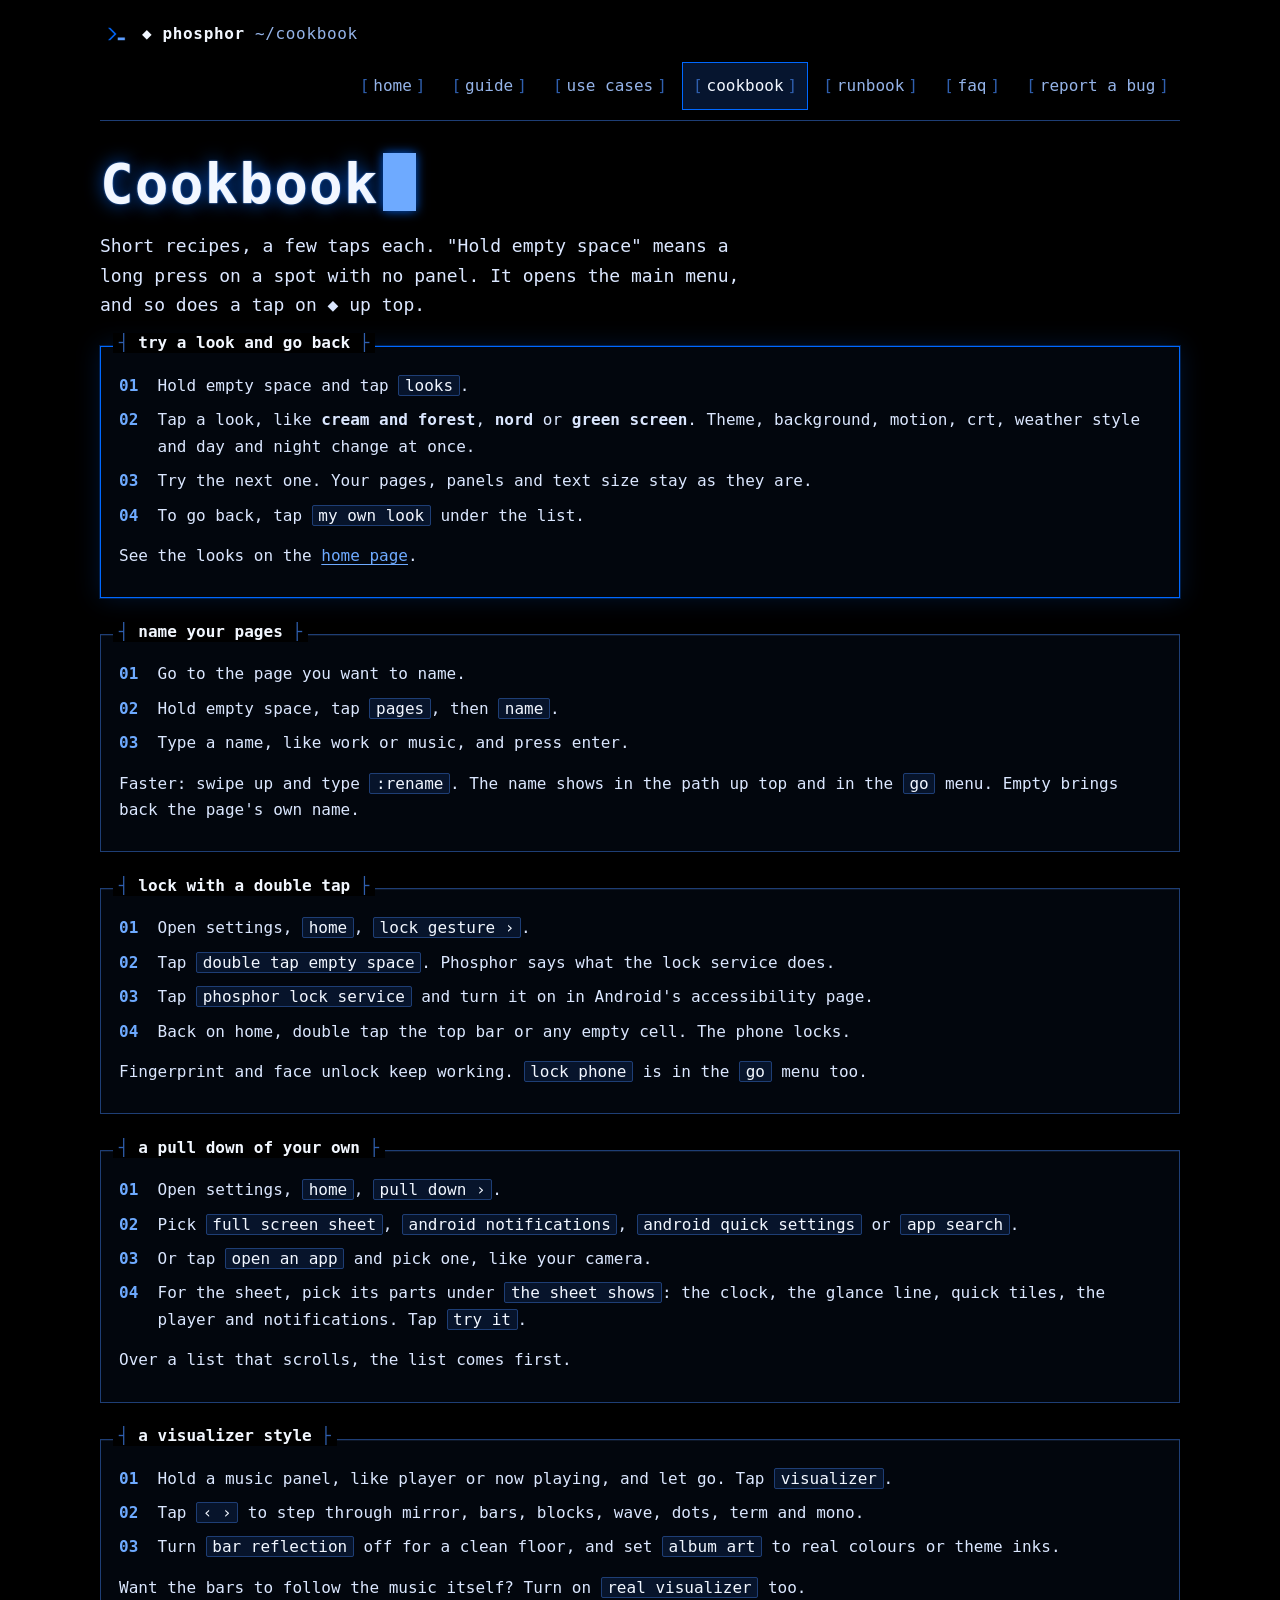
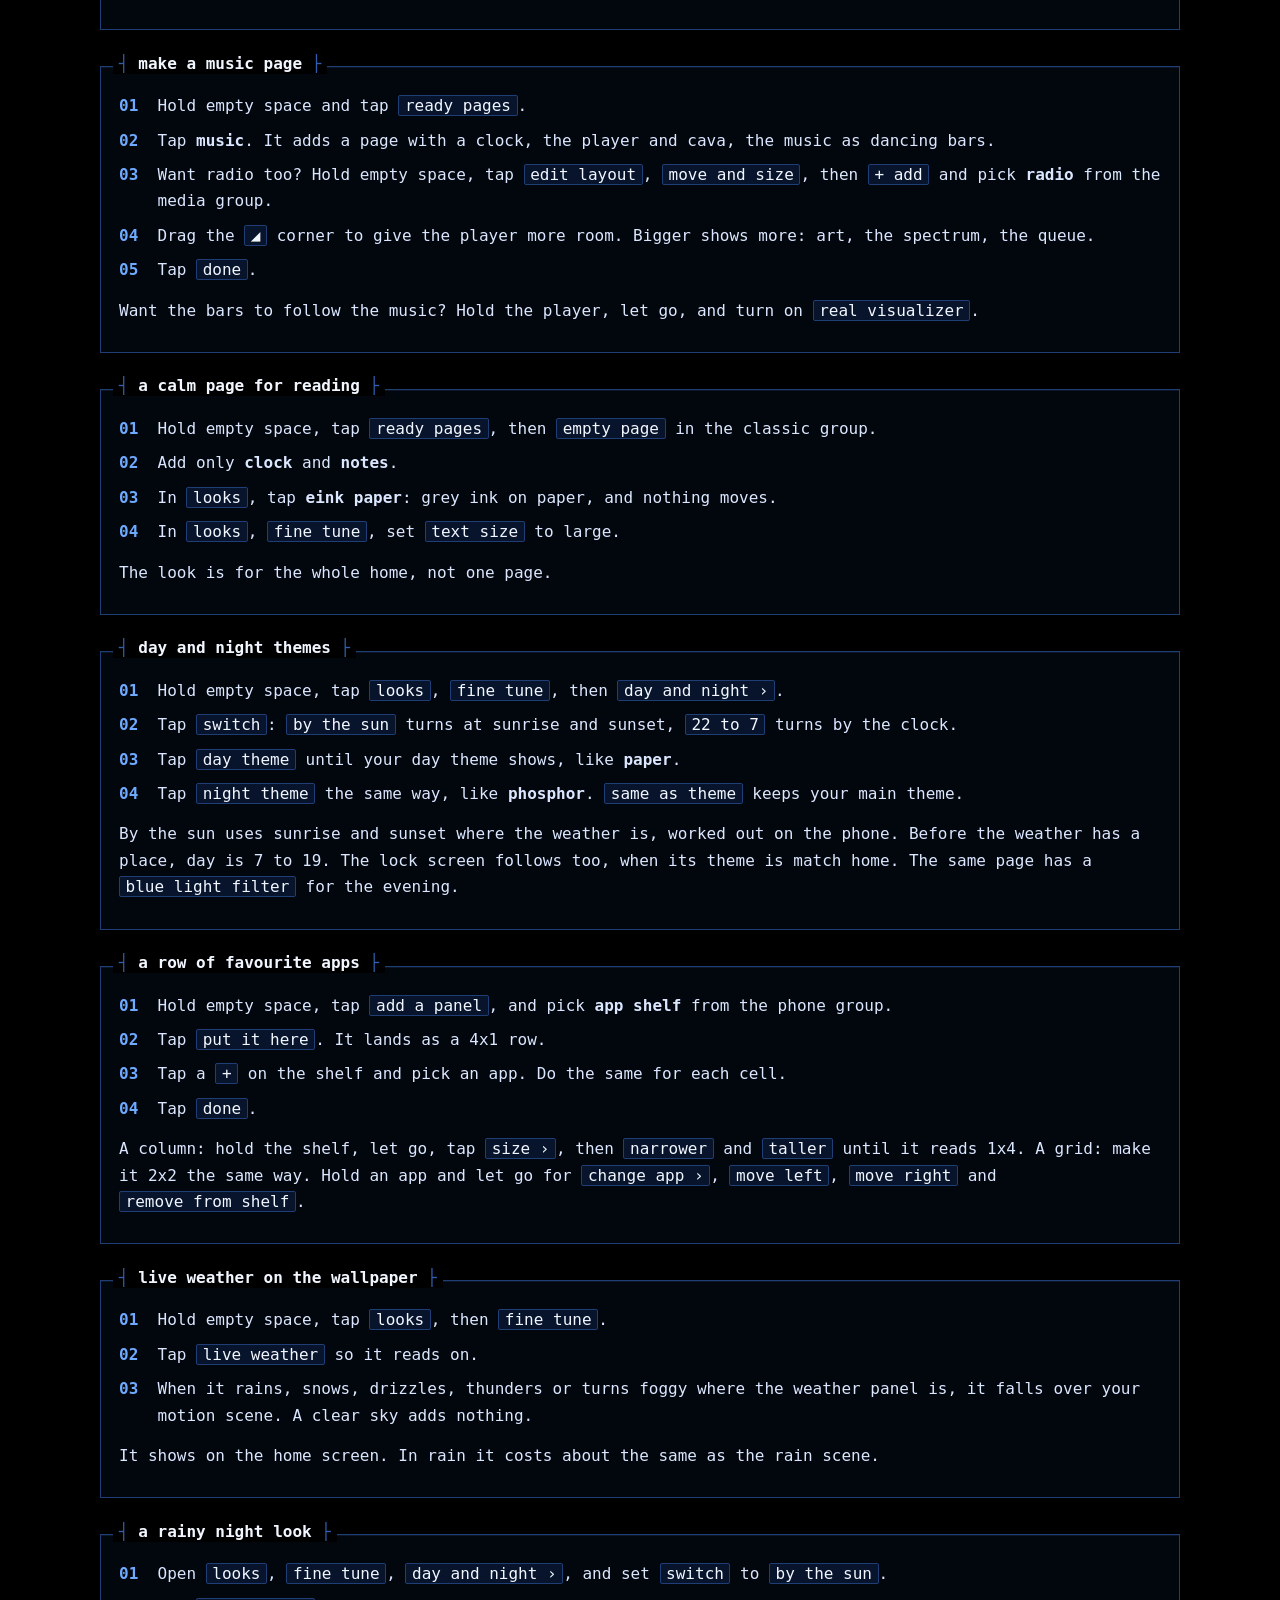
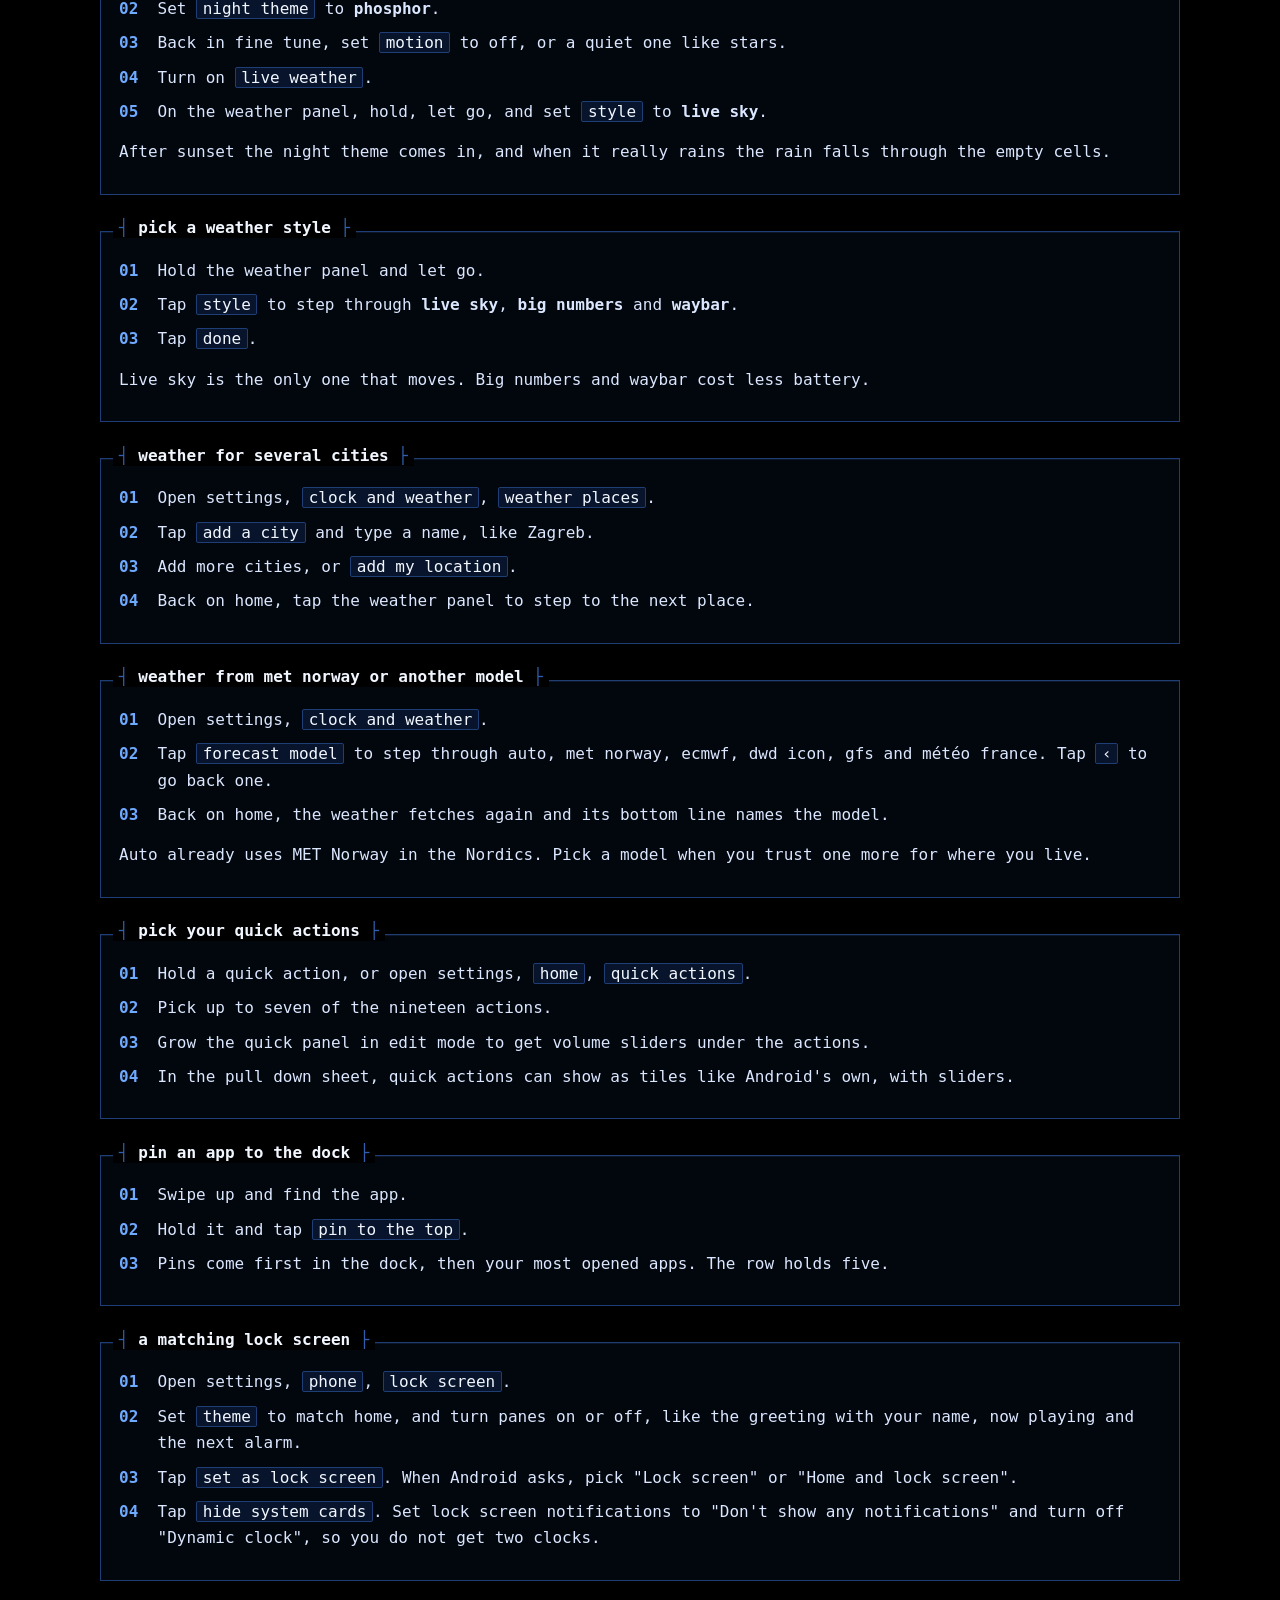
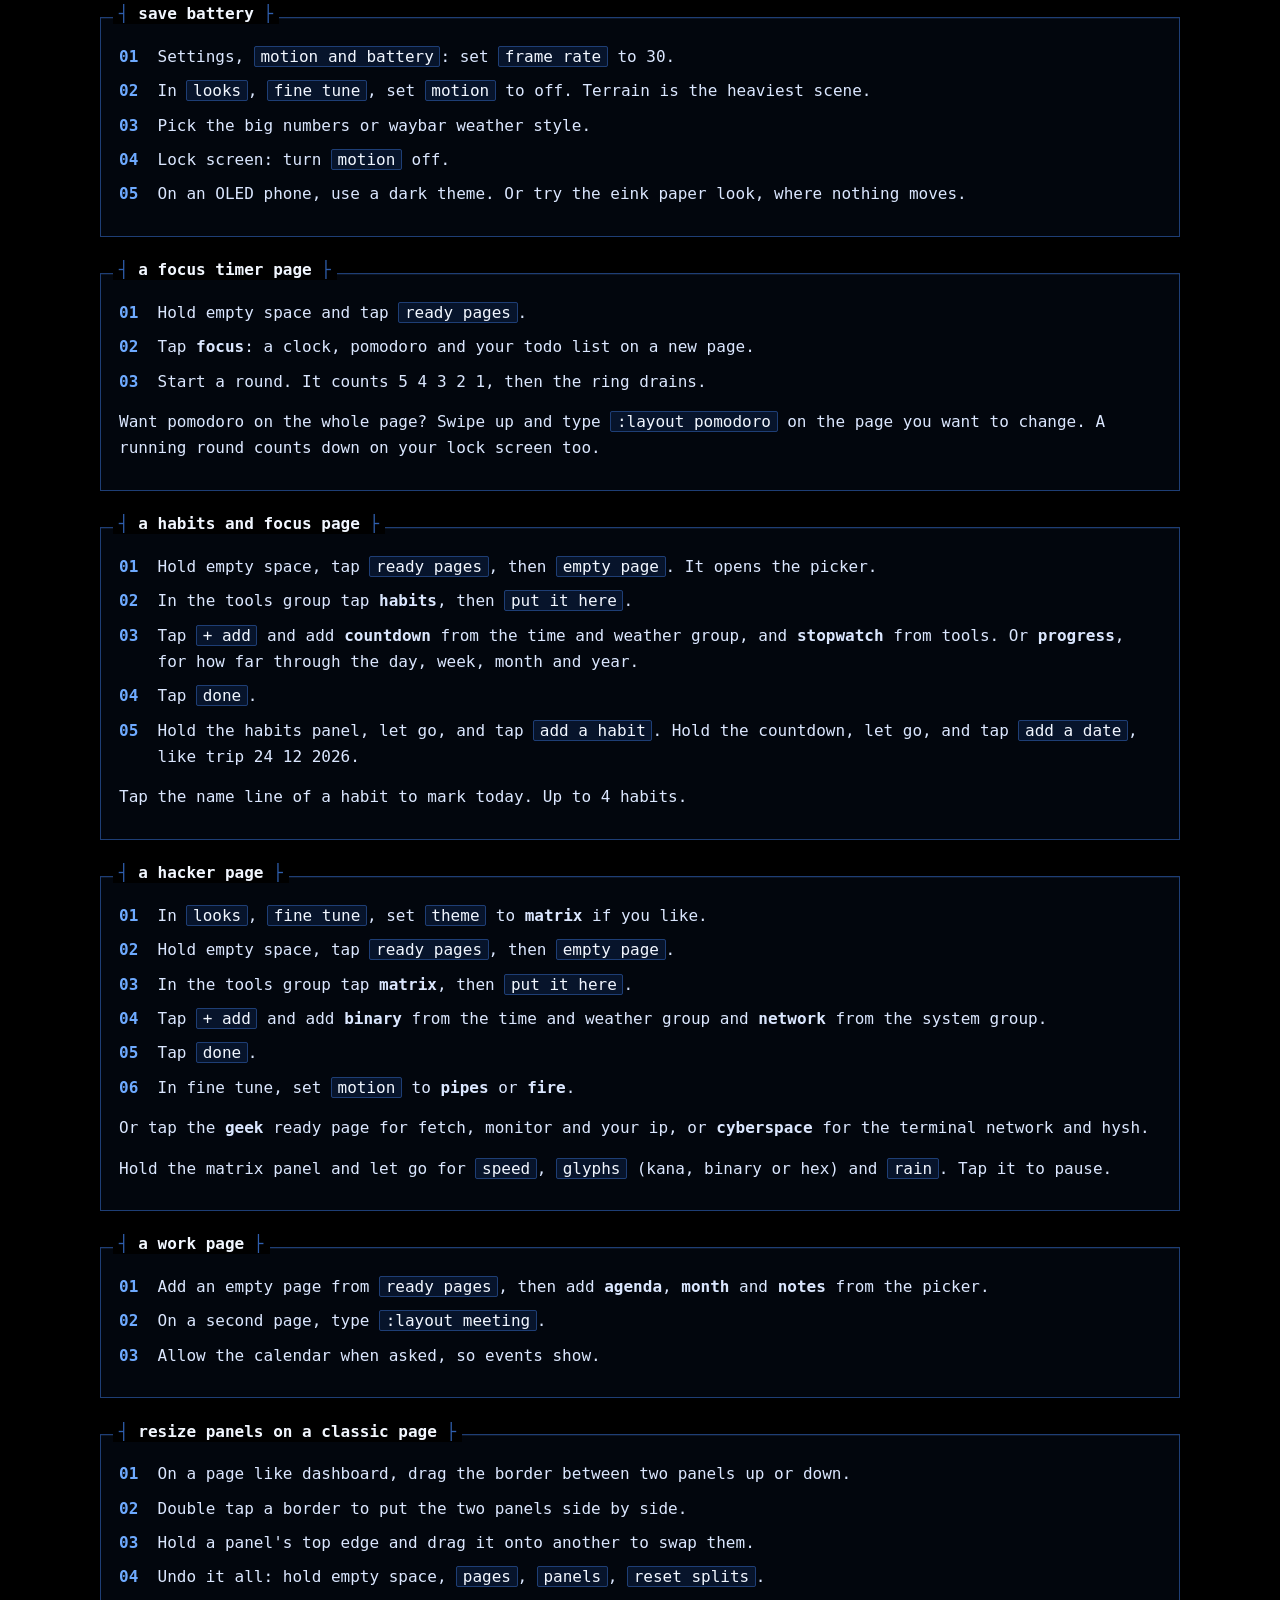
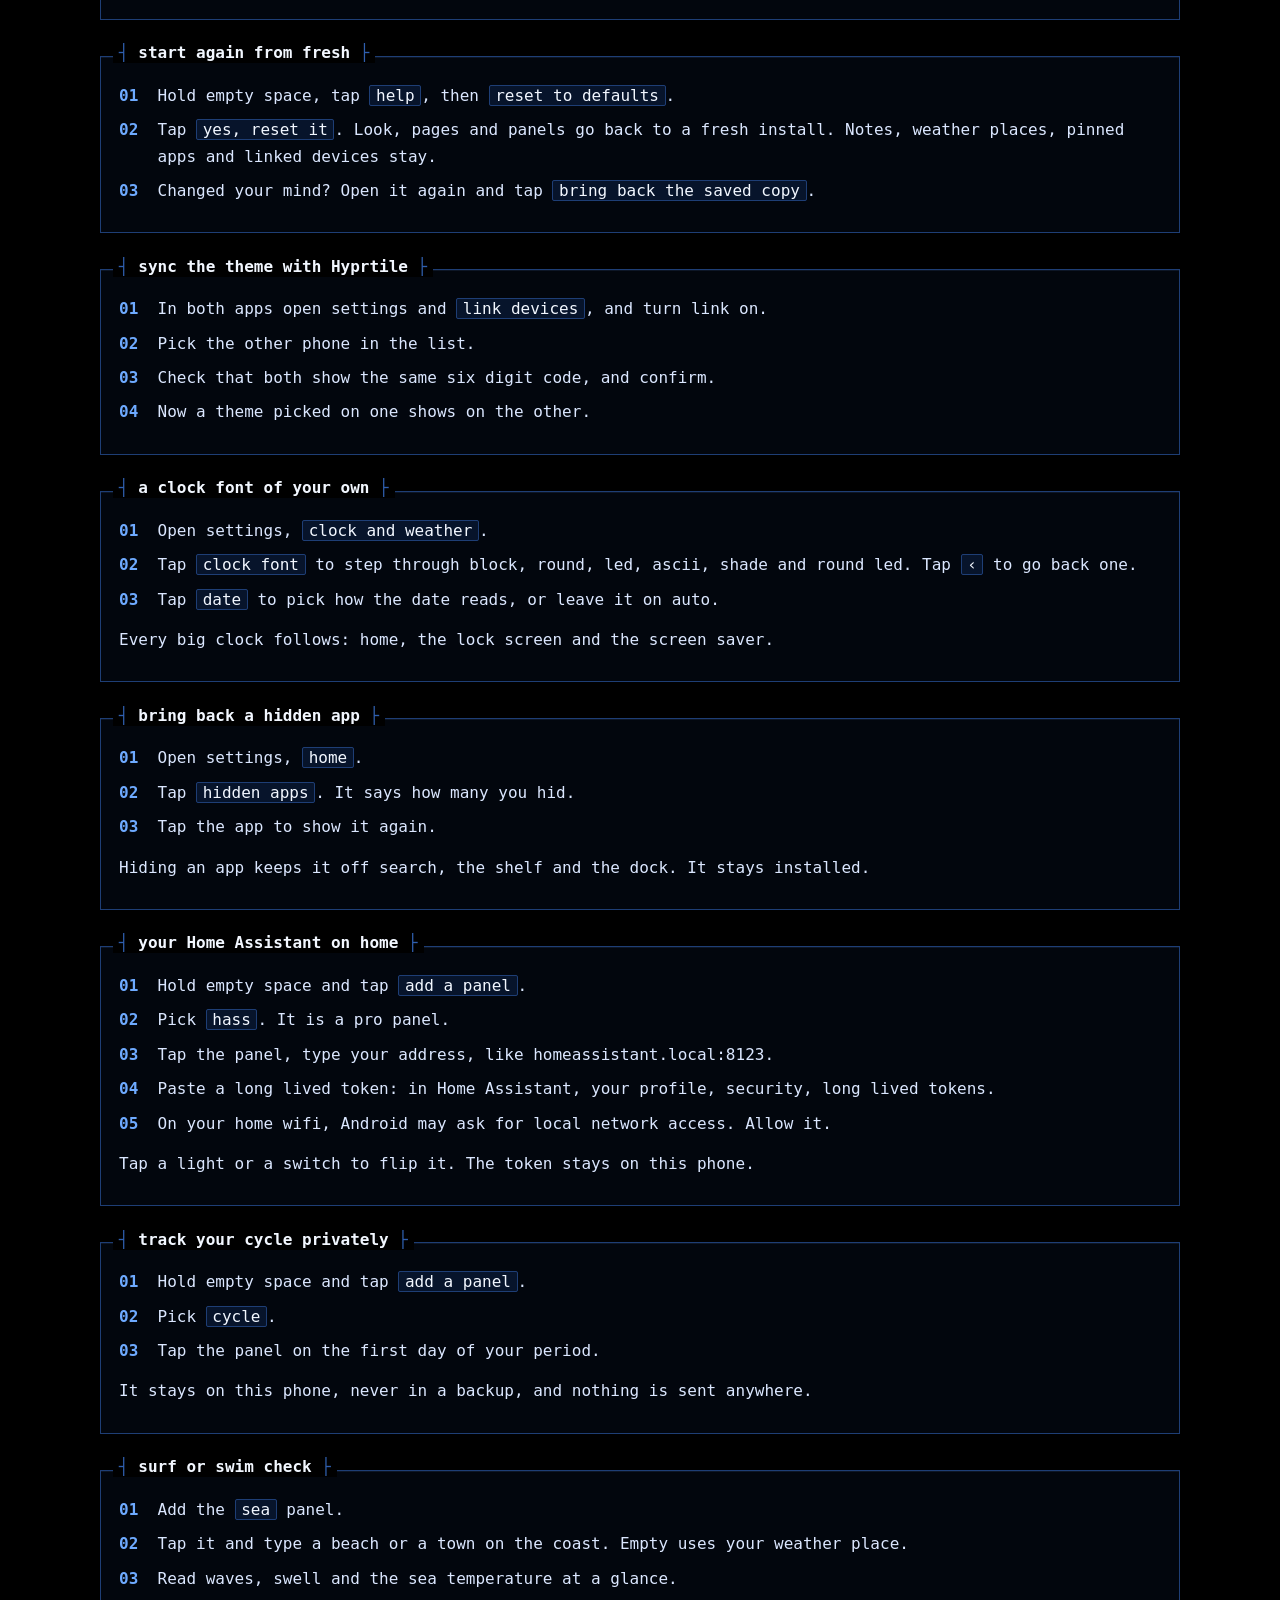
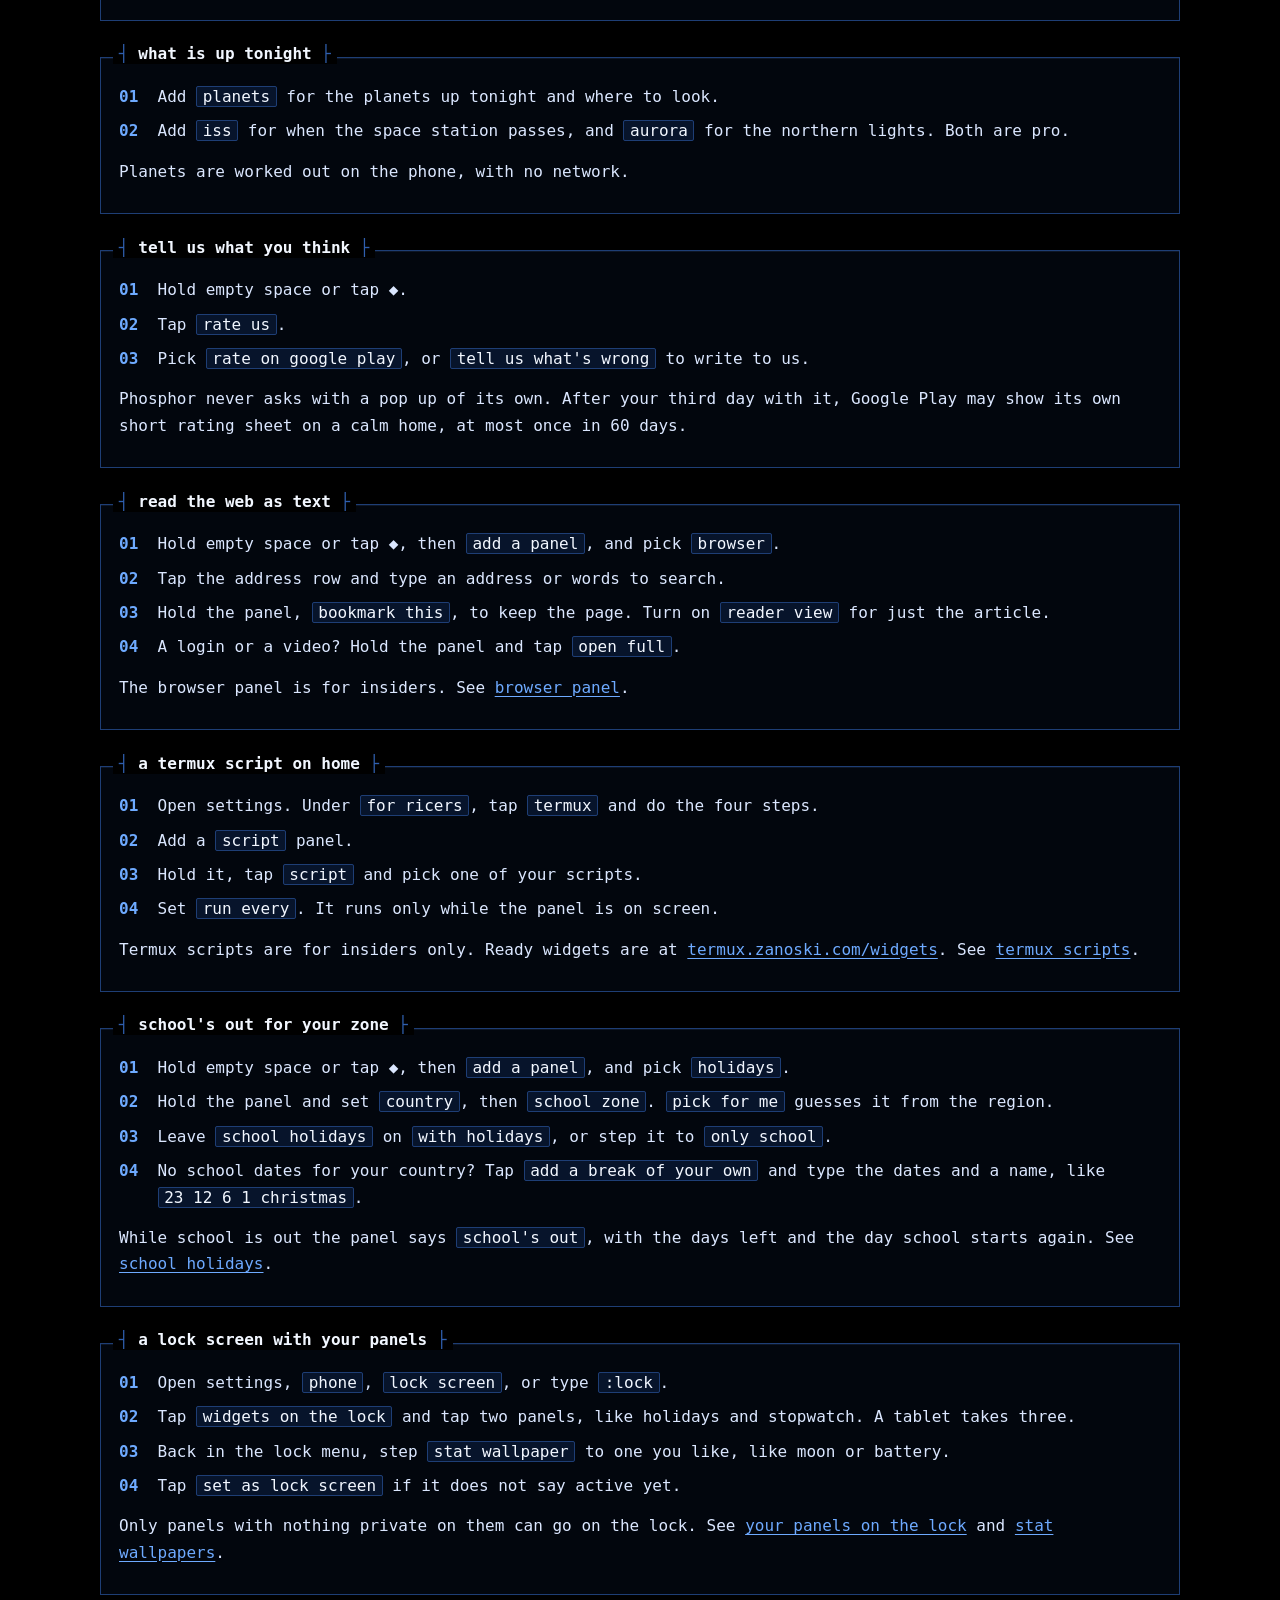
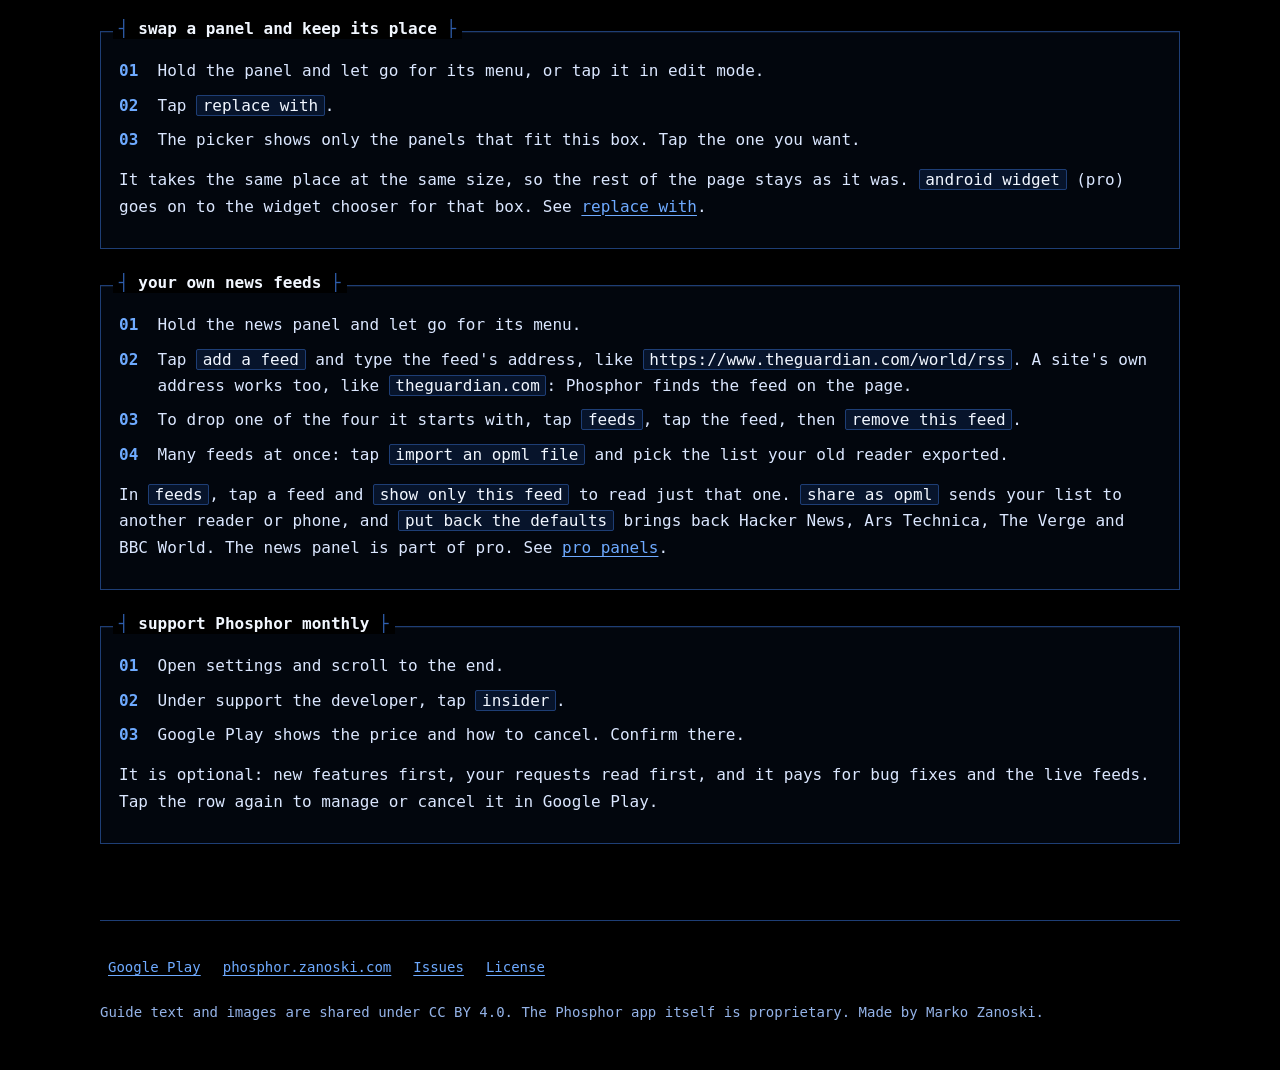
==== docs/cookbook.html @ 730c2484 "Guide: simplified Background, own picture and video, my theme for Insiders, Termux Insider only, new" ====
<!doctype html>
<html lang="en">
<head>
<meta charset="utf-8">
<meta name="viewport" content="width=device-width, initial-scale=1">
<title>Cookbook · Phosphor user guide</title>
<meta name="description" content="Short Phosphor recipes: day and night themes, an app shelf, live weather, a hacker page, a habits page, weather for several cities and more.">
<meta name="theme-color" content="#000000">
<meta property="og:title" content="Cookbook · Phosphor user guide">
<meta property="og:description" content="Short Phosphor recipes: day and night themes, an app shelf, live weather, a hacker page, a habits page, weather for several cities and more.">
<meta property="og:image" content="img/look-camel-and-navy.webp">
<link rel="icon" type="image/png" href="img/icon-192.png">
<link rel="stylesheet" href="style.css">
</head>
<body>
<a class="skip" href="#main">Skip to content</a>
<div class="wrap">
<header class="top">
  <a class="brand" href="index.html"><img src="img/icon-192.png" alt="" width="32" height="32"><span><span aria-hidden="true">◆ </span>phosphor <span class="path">~/cookbook</span></span></a>
  <nav class="nav" aria-label="Guide pages"><ul><li><a href="index.html">home</a></li><li><a href="guide.html">guide</a></li><li><a href="use-cases.html">use cases</a></li><li><a href="cookbook.html" aria-current="page">cookbook</a></li><li><a href="runbook.html">runbook</a></li><li><a href="faq.html">faq</a></li><li><a href="report.html">report a bug</a></li></ul></nav>
</header>
<main id="main">

<h1>Cookbook<span class="cursor" aria-hidden="true"></span></h1>
<p class="lede">Short recipes, a few taps each. "Hold empty space" means a long press on a spot with no panel. It opens the main menu, and so does a tap on ◆ up top.</p>
<section class="box lit" id="preset" aria-labelledby="preset-h"><h2 class="tag" id="preset-h">try a look and go back</h2>
<ol class="steps"><li>Hold empty space and tap <code>looks</code>.</li><li>Tap a look, like <b>cream and forest</b>, <b>nord</b> or <b>green screen</b>. Theme, background, motion, crt, weather style and day and night change at once.</li><li>Try the next one. Your pages, panels and text size stay as they are.</li><li>To go back, tap <code>my own look</code> under the list.</li></ol><p>See the looks on the <a href="index.html#looks">home page</a>.</p>
</section><section class="box " id="names" aria-labelledby="names-h"><h2 class="tag" id="names-h">name your pages</h2>
<ol class="steps"><li>Go to the page you want to name.</li><li>Hold empty space, tap <code>pages</code>, then <code>name</code>.</li><li>Type a name, like work or music, and press enter.</li></ol><p>Faster: swipe up and type <code>:rename</code>. The name shows in the path up top and in the <code>go</code> menu. Empty brings back the page's own name.</p>
</section><section class="box " id="lockgesture" aria-labelledby="lockgesture-h"><h2 class="tag" id="lockgesture-h">lock with a double tap</h2>
<ol class="steps"><li>Open settings, <code>home</code>, <code>lock gesture ›</code>.</li><li>Tap <code>double tap empty space</code>. Phosphor says what the lock service does.</li><li>Tap <code>phosphor lock service</code> and turn it on in Android's accessibility page.</li><li>Back on home, double tap the top bar or any empty cell. The phone locks.</li></ol><p>Fingerprint and face unlock keep working. <code>lock phone</code> is in the <code>go</code> menu too.</p>
</section><section class="box " id="pulldown" aria-labelledby="pulldown-h"><h2 class="tag" id="pulldown-h">a pull down of your own</h2>
<ol class="steps"><li>Open settings, <code>home</code>, <code>pull down ›</code>.</li><li>Pick <code>full screen sheet</code>, <code>android notifications</code>, <code>android quick settings</code> or <code>app search</code>.</li><li>Or tap <code>open an app</code> and pick one, like your camera.</li><li>For the sheet, pick its parts under <code>the sheet shows</code>: the clock, the glance line, quick tiles, the player and notifications. Tap <code>try it</code>.</li></ol><p>Over a list that scrolls, the list comes first.</p>
</section><section class="box " id="viz" aria-labelledby="viz-h"><h2 class="tag" id="viz-h">a visualizer style</h2>
<ol class="steps"><li>Hold a music panel, like player or now playing, and let go. Tap <code>visualizer</code>.</li><li>Tap <code>‹ ›</code> to step through mirror, bars, blocks, wave, dots, term and mono.</li><li>Turn <code>bar reflection</code> off for a clean floor, and set <code>album art</code> to real colours or theme inks.</li></ol><p>Want the bars to follow the music itself? Turn on <code>real visualizer</code> too.</p>
</section><section class="box " id="music" aria-labelledby="music-h"><h2 class="tag" id="music-h">make a music page</h2>
<ol class="steps"><li>Hold empty space and tap <code>ready pages</code>.</li><li>Tap <b>music</b>. It adds a page with a clock, the player and cava, the music as dancing bars.</li><li>Want radio too? Hold empty space, tap <code>edit layout</code>, <code>move and size</code>, then <code>+ add</code> and pick <b>radio</b> from the media group.</li><li>Drag the <code>◢</code> corner to give the player more room. Bigger shows more: art, the spectrum, the queue.</li><li>Tap <code>done</code>.</li></ol><p>Want the bars to follow the music? Hold the player, let go, and turn on <code>real visualizer</code>.</p>
</section><section class="box " id="calm" aria-labelledby="calm-h"><h2 class="tag" id="calm-h">a calm page for reading</h2>
<ol class="steps"><li>Hold empty space, tap <code>ready pages</code>, then <code>empty page</code> in the classic group.</li><li>Add only <b>clock</b> and <b>notes</b>.</li><li>In <code>looks</code>, tap <b>eink paper</b>: grey ink on paper, and nothing moves.</li><li>In <code>looks</code>, <code>fine tune</code>, set <code>text size</code> to large.</li></ol><p>The look is for the whole home, not one page.</p>
</section><section class="box " id="night" aria-labelledby="night-h"><h2 class="tag" id="night-h">day and night themes</h2>
<ol class="steps"><li>Hold empty space, tap <code>looks</code>, <code>fine tune</code>, then <code>day and night ›</code>.</li><li>Tap <code>switch</code>: <code>by the sun</code> turns at sunrise and sunset, <code>22 to 7</code> turns by the clock.</li><li>Tap <code>day theme</code> until your day theme shows, like <b>paper</b>.</li><li>Tap <code>night theme</code> the same way, like <b>phosphor</b>. <code>same as theme</code> keeps your main theme.</li></ol><p>By the sun uses sunrise and sunset where the weather is, worked out on the phone. Before the weather has a place, day is 7 to 19. The lock screen follows too, when its theme is match home. The same page has a <code>blue light filter</code> for the evening.</p>
</section><section class="box " id="shelf" aria-labelledby="shelf-h"><h2 class="tag" id="shelf-h">a row of favourite apps</h2>
<ol class="steps"><li>Hold empty space, tap <code>add a panel</code>, and pick <b>app shelf</b> from the phone group.</li><li>Tap <code>put it here</code>. It lands as a 4x1 row.</li><li>Tap a <code>+</code> on the shelf and pick an app. Do the same for each cell.</li><li>Tap <code>done</code>.</li></ol><p>A column: hold the shelf, let go, tap <code>size ›</code>, then <code>narrower</code> and <code>taller</code> until it reads 1x4. A grid: make it 2x2 the same way. Hold an app and let go for <code>change app ›</code>, <code>move left</code>, <code>move right</code> and <code>remove from shelf</code>.</p>
</section><section class="box " id="liveweather" aria-labelledby="liveweather-h"><h2 class="tag" id="liveweather-h">live weather on the wallpaper</h2>
<ol class="steps"><li>Hold empty space, tap <code>looks</code>, then <code>fine tune</code>.</li><li>Tap <code>live weather</code> so it reads on.</li><li>When it rains, snows, drizzles, thunders or turns foggy where the weather panel is, it falls over your motion scene. A clear sky adds nothing.</li></ol><p>It shows on the home screen. In rain it costs about the same as the rain scene.</p>
</section><section class="box " id="rainy" aria-labelledby="rainy-h"><h2 class="tag" id="rainy-h">a rainy night look</h2>
<ol class="steps"><li>Open <code>looks</code>, <code>fine tune</code>, <code>day and night ›</code>, and set <code>switch</code> to <code>by the sun</code>.</li><li>Set <code>night theme</code> to <b>phosphor</b>.</li><li>Back in fine tune, set <code>motion</code> to off, or a quiet one like stars.</li><li>Turn on <code>live weather</code>.</li><li>On the weather panel, hold, let go, and set <code>style</code> to <b>live sky</b>.</li></ol><p>After sunset the night theme comes in, and when it really rains the rain falls through the empty cells.</p>
</section><section class="box " id="wxstyle" aria-labelledby="wxstyle-h"><h2 class="tag" id="wxstyle-h">pick a weather style</h2>
<ol class="steps"><li>Hold the weather panel and let go.</li><li>Tap <code>style</code> to step through <b>live sky</b>, <b>big numbers</b> and <b>waybar</b>.</li><li>Tap <code>done</code>.</li></ol><p>Live sky is the only one that moves. Big numbers and waybar cost less battery.</p>
</section><section class="box " id="places" aria-labelledby="places-h"><h2 class="tag" id="places-h">weather for several cities</h2>
<ol class="steps"><li>Open settings, <code>clock and weather</code>, <code>weather places</code>.</li><li>Tap <code>add a city</code> and type a name, like Zagreb.</li><li>Add more cities, or <code>add my location</code>.</li><li>Back on home, tap the weather panel to step to the next place.</li></ol>
</section><section class="box " id="forecastmodel" aria-labelledby="forecastmodel-h"><h2 class="tag" id="forecastmodel-h">weather from met norway or another model</h2>
<ol class="steps"><li>Open settings, <code>clock and weather</code>.</li><li>Tap <code>forecast model</code> to step through auto, met norway, ecmwf, dwd icon, gfs and météo france. Tap <code>‹</code> to go back one.</li><li>Back on home, the weather fetches again and its bottom line names the model.</li></ol><p>Auto already uses MET Norway in the Nordics. Pick a model when you trust one more for where you live.</p>
</section><section class="box " id="quick" aria-labelledby="quick-h"><h2 class="tag" id="quick-h">pick your quick actions</h2>
<ol class="steps"><li>Hold a quick action, or open settings, <code>home</code>, <code>quick actions</code>.</li><li>Pick up to seven of the nineteen actions.</li><li>Grow the quick panel in edit mode to get volume sliders under the actions.</li><li>In the pull down sheet, quick actions can show as tiles like Android's own, with sliders.</li></ol>
</section><section class="box " id="pin" aria-labelledby="pin-h"><h2 class="tag" id="pin-h">pin an app to the dock</h2>
<ol class="steps"><li>Swipe up and find the app.</li><li>Hold it and tap <code>pin to the top</code>.</li><li>Pins come first in the dock, then your most opened apps. The row holds five.</li></ol>
</section><section class="box " id="lock" aria-labelledby="lock-h"><h2 class="tag" id="lock-h">a matching lock screen</h2>
<ol class="steps"><li>Open settings, <code>phone</code>, <code>lock screen</code>.</li><li>Set <code>theme</code> to match home, and turn panes on or off, like the greeting with your name, now playing and the next alarm.</li><li>Tap <code>set as lock screen</code>. When Android asks, pick "Lock screen" or "Home and lock screen".</li><li>Tap <code>hide system cards</code>. Set lock screen notifications to "Don't show any notifications" and turn off "Dynamic clock", so you do not get two clocks.</li></ol>
</section><section class="box " id="battery" aria-labelledby="battery-h"><h2 class="tag" id="battery-h">save battery</h2>
<ol class="steps"><li>Settings, <code>motion and battery</code>: set <code>frame rate</code> to 30.</li><li>In <code>looks</code>, <code>fine tune</code>, set <code>motion</code> to off. Terrain is the heaviest scene.</li><li>Pick the big numbers or waybar weather style.</li><li>Lock screen: turn <code>motion</code> off.</li><li>On an OLED phone, use a dark theme. Or try the eink paper look, where nothing moves.</li></ol>
</section><section class="box " id="focus" aria-labelledby="focus-h"><h2 class="tag" id="focus-h">a focus timer page</h2>
<ol class="steps"><li>Hold empty space and tap <code>ready pages</code>.</li><li>Tap <b>focus</b>: a clock, pomodoro and your todo list on a new page.</li><li>Start a round. It counts 5 4 3 2 1, then the ring drains.</li></ol><p>Want pomodoro on the whole page? Swipe up and type <code>:layout pomodoro</code> on the page you want to change. A running round counts down on your lock screen too.</p>
</section><section class="box " id="habits" aria-labelledby="habits-h"><h2 class="tag" id="habits-h">a habits and focus page</h2>
<ol class="steps"><li>Hold empty space, tap <code>ready pages</code>, then <code>empty page</code>. It opens the picker.</li><li>In the tools group tap <b>habits</b>, then <code>put it here</code>.</li><li>Tap <code>+ add</code> and add <b>countdown</b> from the time and weather group, and <b>stopwatch</b> from tools. Or <b>progress</b>, for how far through the day, week, month and year.</li><li>Tap <code>done</code>.</li><li>Hold the habits panel, let go, and tap <code>add a habit</code>. Hold the countdown, let go, and tap <code>add a date</code>, like trip 24 12 2026.</li></ol><p>Tap the name line of a habit to mark today. Up to 4 habits.</p>
</section><section class="box " id="hacker" aria-labelledby="hacker-h"><h2 class="tag" id="hacker-h">a hacker page</h2>
<ol class="steps"><li>In <code>looks</code>, <code>fine tune</code>, set <code>theme</code> to <b>matrix</b> if you like.</li><li>Hold empty space, tap <code>ready pages</code>, then <code>empty page</code>.</li><li>In the tools group tap <b>matrix</b>, then <code>put it here</code>.</li><li>Tap <code>+ add</code> and add <b>binary</b> from the time and weather group and <b>network</b> from the system group.</li><li>Tap <code>done</code>.</li><li>In fine tune, set <code>motion</code> to <b>pipes</b> or <b>fire</b>.</li></ol><p>Or tap the <b>geek</b> ready page for fetch, monitor and your ip, or <b>cyberspace</b> for the terminal network and hysh.</p><p>Hold the matrix panel and let go for <code>speed</code>, <code>glyphs</code> (kana, binary or hex) and <code>rain</code>. Tap it to pause.</p>
</section><section class="box " id="work" aria-labelledby="work-h"><h2 class="tag" id="work-h">a work page</h2>
<ol class="steps"><li>Add an empty page from <code>ready pages</code>, then add <b>agenda</b>, <b>month</b> and <b>notes</b> from the picker.</li><li>On a second page, type <code>:layout meeting</code>.</li><li>Allow the calendar when asked, so events show.</li></ol>
</section><section class="box " id="resize" aria-labelledby="resize-h"><h2 class="tag" id="resize-h">resize panels on a classic page</h2>
<ol class="steps"><li>On a page like dashboard, drag the border between two panels up or down.</li><li>Double tap a border to put the two panels side by side.</li><li>Hold a panel's top edge and drag it onto another to swap them.</li><li>Undo it all: hold empty space, <code>pages</code>, <code>panels</code>, <code>reset splits</code>.</li></ol>
</section><section class="box " id="store" aria-labelledby="store-h"><h2 class="tag" id="store-h">start again from fresh</h2>
<ol class="steps"><li>Hold empty space, tap <code>help</code>, then <code>reset to defaults</code>.</li><li>Tap <code>yes, reset it</code>. Look, pages and panels go back to a fresh install. Notes, weather places, pinned apps and linked devices stay.</li><li>Changed your mind? Open it again and tap <code>bring back the saved copy</code>.</li></ol>
</section><section class="box " id="sync" aria-labelledby="sync-h"><h2 class="tag" id="sync-h">sync the theme with Hyprtile</h2>
<ol class="steps"><li>In both apps open settings and <code>link devices</code>, and turn link on.</li><li>Pick the other phone in the list.</li><li>Check that both show the same six digit code, and confirm.</li><li>Now a theme picked on one shows on the other.</li></ol>
</section><section class="box " id="clockfont" aria-labelledby="clockfont-h"><h2 class="tag" id="clockfont-h">a clock font of your own</h2>
<ol class="steps"><li>Open settings, <code>clock and weather</code>.</li><li>Tap <code>clock font</code> to step through block, round, led, ascii, shade and round led. Tap <code>‹</code> to go back one.</li><li>Tap <code>date</code> to pick how the date reads, or leave it on auto.</li></ol><p>Every big clock follows: home, the lock screen and the screen saver.</p>
</section><section class="box " id="hidden" aria-labelledby="hidden-h"><h2 class="tag" id="hidden-h">bring back a hidden app</h2>
<ol class="steps"><li>Open settings, <code>home</code>.</li><li>Tap <code>hidden apps</code>. It says how many you hid.</li><li>Tap the app to show it again.</li></ol><p>Hiding an app keeps it off search, the shelf and the dock. It stays installed.</p>
</section><section class="box " id="hass" aria-labelledby="hass-h"><h2 class="tag" id="hass-h">your Home Assistant on home</h2>
<ol class="steps"><li>Hold empty space and tap <code>add a panel</code>.</li><li>Pick <code>hass</code>. It is a pro panel.</li><li>Tap the panel, type your address, like homeassistant.local:8123.</li><li>Paste a long lived token: in Home Assistant, your profile, security, long lived tokens.</li><li>On your home wifi, Android may ask for local network access. Allow it.</li></ol><p>Tap a light or a switch to flip it. The token stays on this phone.</p>
</section><section class="box " id="cycle" aria-labelledby="cycle-h"><h2 class="tag" id="cycle-h">track your cycle privately</h2>
<ol class="steps"><li>Hold empty space and tap <code>add a panel</code>.</li><li>Pick <code>cycle</code>.</li><li>Tap the panel on the first day of your period.</li></ol><p>It stays on this phone, never in a backup, and nothing is sent anywhere.</p>
</section><section class="box " id="sea" aria-labelledby="sea-h"><h2 class="tag" id="sea-h">surf or swim check</h2>
<ol class="steps"><li>Add the <code>sea</code> panel.</li><li>Tap it and type a beach or a town on the coast. Empty uses your weather place.</li><li>Read waves, swell and the sea temperature at a glance.</li></ol>
</section><section class="box " id="night" aria-labelledby="night-h"><h2 class="tag" id="night-h">what is up tonight</h2>
<ol class="steps"><li>Add <code>planets</code> for the planets up tonight and where to look.</li><li>Add <code>iss</code> for when the space station passes, and <code>aurora</code> for the northern lights. Both are pro.</li></ol><p>Planets are worked out on the phone, with no network.</p>
</section><section class="box " id="rate" aria-labelledby="rate-h"><h2 class="tag" id="rate-h">tell us what you think</h2>
<ol class="steps"><li>Hold empty space or tap ◆.</li><li>Tap <code>rate us</code>.</li><li>Pick <code>rate on google play</code>, or <code>tell us what's wrong</code> to write to us.</li></ol><p>Phosphor never asks with a pop up of its own. After your third day with it, Google Play may show its own short rating sheet on a calm home, at most once in 60 days.</p>
</section><section class="box " id="browse" aria-labelledby="browse-h"><h2 class="tag" id="browse-h">read the web as text</h2>
<ol class="steps"><li>Hold empty space or tap ◆, then <code>add a panel</code>, and pick <code>browser</code>.</li><li>Tap the address row and type an address or words to search.</li><li>Hold the panel, <code>bookmark this</code>, to keep the page. Turn on <code>reader view</code> for just the article.</li><li>A login or a video? Hold the panel and tap <code>open full</code>.</li></ol><p>The browser panel is for insiders. See <a href="guide.html#browser">browser panel</a>.</p>
</section><section class="box " id="termux" aria-labelledby="termux-h"><h2 class="tag" id="termux-h">a termux script on home</h2>
<ol class="steps"><li>Open settings. Under <code>for ricers</code>, tap <code>termux</code> and do the four steps.</li><li>Add a <code>script</code> panel.</li><li>Hold it, tap <code>script</code> and pick one of your scripts.</li><li>Set <code>run every</code>. It runs only while the panel is on screen.</li></ol><p>Termux scripts are for insiders only. Ready widgets are at <a href="https://termux.zanoski.com/widgets">termux.zanoski.com/widgets</a>. See <a href="guide.html#termux">termux scripts</a>.</p>
</section><section class="box " id="school" aria-labelledby="school-h"><h2 class="tag" id="school-h">school's out for your zone</h2>
<ol class="steps"><li>Hold empty space or tap ◆, then <code>add a panel</code>, and pick <code>holidays</code>.</li><li>Hold the panel and set <code>country</code>, then <code>school zone</code>. <code>pick for me</code> guesses it from the region.</li><li>Leave <code>school holidays</code> on <code>with holidays</code>, or step it to <code>only school</code>.</li><li>No school dates for your country? Tap <code>add a break of your own</code> and type the dates and a name, like <code>23 12 6 1 christmas</code>.</li></ol><p>While school is out the panel says <code>school's out</code>, with the days left and the day school starts again. See <a href="guide.html#school">school holidays</a>.</p>
</section><section class="box " id="lockpanels" aria-labelledby="lockpanels-h"><h2 class="tag" id="lockpanels-h">a lock screen with your panels</h2>
<ol class="steps"><li>Open settings, <code>phone</code>, <code>lock screen</code>, or type <code>:lock</code>.</li><li>Tap <code>widgets on the lock</code> and tap two panels, like holidays and stopwatch. A tablet takes three.</li><li>Back in the lock menu, step <code>stat wallpaper</code> to one you like, like moon or battery.</li><li>Tap <code>set as lock screen</code> if it does not say active yet.</li></ol><p>Only panels with nothing private on them can go on the lock. See <a href="guide.html#lockpanels">your panels on the lock</a> and <a href="guide.html#statwall">stat wallpapers</a>.</p>
</section><section class="box " id="swap" aria-labelledby="swap-h"><h2 class="tag" id="swap-h">swap a panel and keep its place</h2>
<ol class="steps"><li>Hold the panel and let go for its menu, or tap it in edit mode.</li><li>Tap <code>replace with</code>.</li><li>The picker shows only the panels that fit this box. Tap the one you want.</li></ol><p>It takes the same place at the same size, so the rest of the page stays as it was. <code>android widget</code> (pro) goes on to the widget chooser for that box. See <a href="guide.html#replace">replace with</a>.</p>
</section><section class="box " id="newsfeeds" aria-labelledby="newsfeeds-h"><h2 class="tag" id="newsfeeds-h">your own news feeds</h2>
<ol class="steps"><li>Hold the news panel and let go for its menu.</li><li>Tap <code>add a feed</code> and type the feed's address, like <code>https://www.theguardian.com/world/rss</code>. A site's own address works too, like <code>theguardian.com</code>: Phosphor finds the feed on the page.</li><li>To drop one of the four it starts with, tap <code>feeds</code>, tap the feed, then <code>remove this feed</code>.</li><li>Many feeds at once: tap <code>import an opml file</code> and pick the list your old reader exported.</li></ol><p>In <code>feeds</code>, tap a feed and <code>show only this feed</code> to read just that one. <code>share as opml</code> sends your list to another reader or phone, and <code>put back the defaults</code> brings back Hacker News, Ars Technica, The Verge and BBC World. The news panel is part of pro. See <a href="guide.html#protools">pro panels</a>.</p>
</section><section class="box " id="supportsub" aria-labelledby="supportsub-h"><h2 class="tag" id="supportsub-h">support Phosphor monthly</h2>
<ol class="steps"><li>Open settings and scroll to the end.</li><li>Under support the developer, tap <code>insider</code>.</li><li>Google Play shows the price and how to cancel. Confirm there.</li></ol><p>It is optional: new features first, your requests read first, and it pays for bug fixes and the live feeds. Tap the row again to manage or cancel it in Google Play.</p>
</section>
</main>
<footer>
  <ul>
    <li><a href="https://play.google.com/store/apps/details?id=com.zanoshky.phosphor">Google Play</a></li>
    <li><a href="https://phosphor.zanoski.com">phosphor.zanoski.com</a></li>
    <li><a href="https://github.com/Zanoshky/phosphor-launcher/issues">Issues</a></li>
    <li><a href="https://github.com/Zanoshky/phosphor-launcher/blob/main/LICENSE">License</a></li>
  </ul>
  <p>Guide text and images are shared under CC BY 4.0. The Phosphor app itself is proprietary. Made by Marko Zanoski.</p>
</footer>
</div>
</body>
</html>
---- docs/style.css ----
/* Phosphor user guide. True black, one blue light, one character grid.
   Text colours all sit at 7:1 or more on the black. */
:root {
  --bg: #000000;
  --panel: #02060d;
  --line: #1e3e75;
  --line-hi: #2f5fae;
  --accent: #0068ff;
  --fg: #dbe7ff;
  --bright: #f2f7ff;
  --dim: #94b3e8;
  --link: #6eaaff;
  --warn: #ff9a8f;
  --mono: ui-monospace, "SF Mono", "Cascadia Mono", "Roboto Mono", "DejaVu Sans Mono", Menlo, Consolas, monospace;
  color-scheme: dark;
}
* { box-sizing: border-box; }
html { background: var(--bg); -webkit-text-size-adjust: 100%; }
body {
  margin: 0;
  background: var(--bg);
  color: var(--fg);
  font: 16px/1.65 var(--mono);
  padding-inline: 16px;
}
a { color: var(--link); text-underline-offset: 3px; }
a:hover { color: var(--bright); }
:focus-visible { outline: 3px solid var(--link); outline-offset: 3px; }
img { max-width: 100%; height: auto; }
code, kbd {
  font-family: var(--mono);
  color: var(--bright);
  background: #07142b;
  border: 1px solid var(--line);
  padding: 0 0.35em;
  border-radius: 2px;
  white-space: nowrap;
}
.skip {
  position: absolute; left: 16px; top: -100px; z-index: 10;
  background: var(--bg); color: var(--bright); padding: 12px 16px; border: 2px solid var(--link);
}
.skip:focus { top: 8px; }
.wrap { max-width: 1080px; margin: 0 auto; }

/* ---------- top bar: the launcher's own path line ---------- */
.top {
  border-bottom: 1px solid var(--line);
  padding-block: 10px;
  display: flex; flex-wrap: wrap; align-items: center; gap: 4px 16px;
}
.brand {
  display: inline-flex; align-items: center; gap: 10px;
  min-height: 48px; padding-right: 8px;
  color: var(--bright); text-decoration: none; font-weight: 700; letter-spacing: 0.04em;
}
.brand img { width: 32px; height: 32px; border-radius: 6px; }
.brand .path { color: var(--dim); font-weight: 400; }
.nav { margin-left: auto; }
.nav ul { list-style: none; margin: 0; padding: 0; display: flex; flex-wrap: wrap; gap: 4px; }
.nav a {
  display: inline-flex; align-items: center; min-height: 48px; padding: 0 10px;
  color: var(--dim); text-decoration: none; border: 1px solid transparent;
}
.nav a::before { content: "["; color: var(--line-hi); margin-right: 4px; }
.nav a::after { content: "]"; color: var(--line-hi); margin-left: 4px; }
.nav a:hover { color: var(--bright); border-color: var(--line); }
.nav a[aria-current="page"] { color: var(--bright); background: #06152f; border-color: var(--accent); }

/* ---------- headings and text ---------- */
h1, h2, h3 { color: var(--bright); line-height: 1.25; font-weight: 700; }
h1 { font-size: clamp(30px, 7vw, 56px); margin: 0 0 12px; letter-spacing: 0.02em;
     text-shadow: 0 0 18px rgba(0, 104, 255, 0.75), 0 0 2px rgba(110, 170, 255, 0.9); }
h2 { font-size: clamp(21px, 4vw, 28px); margin: 0 0 12px; }
h3 { font-size: 18px; margin: 22px 0 8px; }
p { margin: 0 0 14px; }
.lede { color: var(--fg); font-size: 18px; max-width: 62ch; margin-bottom: 26px; }
.dim { color: var(--dim); }
.prompt::before { content: "❯ "; color: var(--link); }
.cursor { display: inline-block; width: 0.6em; height: 1.05em; background: var(--link); vertical-align: -0.15em; margin-left: 4px;
          animation: blink 1.06s steps(1) infinite; box-shadow: 0 0 10px rgba(0, 104, 255, 0.9); }
@keyframes blink { 50% { opacity: 0; } }

main { padding-block: 28px 40px; }
section { margin-block: 0 36px; scroll-margin-top: 16px; }

/* ---------- box drawn panels: title sits in the top border ---------- */
.box {
  position: relative;
  border: 1px solid var(--line);
  background: var(--panel);
  padding: 26px 18px 14px;
  margin-top: 18px;
  box-shadow: inset 0 1px 0 rgba(110, 170, 255, 0.10);
}
.box > .tag {
  position: absolute; top: -0.85em; left: 12px;
  background: var(--bg); color: var(--bright); padding: 0 6px; margin: 0;
  font-size: 16px; font-weight: 700;
}
.box > .tag::before { content: "┤ "; color: var(--line-hi); }
.box > .tag::after  { content: " ├"; color: var(--line-hi); }
.box > .meta { position: absolute; top: -0.85em; right: 12px; background: var(--bg); color: var(--dim); padding: 0 6px; font-size: 14px; }
.box.lit { border-color: var(--accent); box-shadow: 0 0 0 1px rgba(0, 104, 255, 0.25), 0 0 24px rgba(0, 104, 255, 0.18); }

.grid { display: grid; gap: 18px; grid-template-columns: repeat(auto-fit, minmax(min(100%, 300px), 1fr)); }
.grid .box { margin-top: 10px; }

/* ---------- hero ---------- */
.hero { display: grid; gap: 28px; align-items: center; grid-template-columns: 1fr; padding-top: 12px; }
@media (min-width: 820px) { .hero { grid-template-columns: 1.25fr 1fr; } }
.hero .boot { color: var(--dim); margin-bottom: 8px; }
.actions { display: flex; flex-wrap: wrap; gap: 12px; margin-top: 18px; }
.btn {
  display: inline-flex; align-items: center; justify-content: center; gap: 8px;
  min-height: 48px; padding: 0 18px;
  font: 700 16px var(--mono); text-decoration: none;
  color: var(--bright); background: #041a42; border: 1px solid var(--accent);
  box-shadow: 0 0 16px rgba(0, 104, 255, 0.35), inset 0 1px 0 rgba(160, 200, 255, 0.25);
}
.btn:hover { background: #072456; color: #ffffff; }
.btn.ghost { background: transparent; box-shadow: none; border-color: var(--line-hi); color: var(--fg); }

/* a phone on the black, lit from above, with faint scanlines */
.phone {
  position: relative; margin: 0 auto; width: min(100%, 320px);
  border: 1px solid var(--line-hi); border-radius: 22px; padding: 8px; background: #01040a;
  box-shadow: 0 -1px 0 rgba(160, 200, 255, 0.35), 0 0 40px rgba(0, 104, 255, 0.22);
}
.phone img { display: block; border-radius: 15px; width: 100%; height: auto; }
.phone::after {
  content: ""; position: absolute; inset: 8px; border-radius: 15px; pointer-events: none;
  background: repeating-linear-gradient(to bottom, rgba(0, 0, 0, 0) 0 2px, rgba(0, 0, 0, 0.18) 2px 3px),
              radial-gradient(120% 80% at 50% 40%, transparent 60%, rgba(0, 0, 0, 0.45));
}

/* ---------- screenshots strip ---------- */
.shots-wrap { overflow-x: auto; scroll-snap-type: x mandatory; padding: 6px 2px 16px; }
.shots-wrap:focus-visible { outline-offset: -3px; }
.shots { list-style: none; margin: 0; padding: 0; display: flex; gap: 16px; }
.shots li { flex: 0 0 auto; width: 200px; scroll-snap-align: start; }
.shots figure { margin: 0; }
.shots .phone { width: 200px; border-radius: 16px; padding: 5px; }
.shots .phone img { border-radius: 11px; }
.shots .phone::after { inset: 5px; border-radius: 11px; }
.shots figcaption { color: var(--dim); font-size: 14px; margin-top: 8px; }

/* ---------- lists ---------- */
ul.term, ol.term { padding-left: 0; list-style: none; margin: 0 0 14px; }
ul.term li { position: relative; padding-left: 2ch; margin-bottom: 6px; }
ul.term li::before { content: "·"; position: absolute; left: 0; color: var(--link); font-weight: 700; }
ol.steps { counter-reset: s; list-style: none; padding: 0; margin: 0 0 14px; }
ol.steps li { counter-increment: s; position: relative; padding-left: 4ch; margin-bottom: 8px; }
ol.steps li::before { content: counter(s, decimal-leading-zero); position: absolute; left: 0; color: var(--link); font-weight: 700; }
dl.keys { display: grid; grid-template-columns: minmax(0, 14em) minmax(0, 1fr); gap: 6px 18px; margin: 0 0 14px; }
dl.keys dt { color: var(--bright); }
dl.keys dd { margin: 0; color: var(--fg); }
@media (max-width: 560px) { dl.keys { grid-template-columns: 1fr; gap: 0; } dl.keys dd { margin-bottom: 10px; color: var(--dim); } }

/* ---------- table of contents ---------- */
.toc ol { list-style: none; padding: 0; margin: 0; columns: 2 220px; column-gap: 24px; }
.toc li { break-inside: avoid; }
.toc a { display: flex; align-items: center; min-height: 48px; text-decoration: none; color: var(--fg); gap: 10px; }
.toc a:hover { color: var(--bright); }
.toc .n { color: var(--link); }

/* ---------- faq ---------- */
details { border: 1px solid var(--line); background: var(--panel); margin-bottom: 10px; }
summary { cursor: pointer; min-height: 48px; display: flex; align-items: center; padding: 8px 14px; color: var(--bright); font-weight: 700; list-style: none; }
summary::-webkit-details-marker { display: none; }
summary::before { content: "▸"; color: var(--link); margin-right: 10px; }
details[open] summary::before { content: "▾"; }
details > div { padding: 0 14px 6px 36px; }

.note { border-left: 3px solid var(--accent); padding: 8px 14px; background: #03102a; margin: 0 0 14px; }

/* ---------- footer ---------- */
footer { border-top: 1px solid var(--line); padding-block: 22px 32px; color: var(--dim); font-size: 14px; }
footer ul { list-style: none; padding: 0; margin: 0 0 10px; display: flex; flex-wrap: wrap; gap: 4px 6px; }
footer a { display: inline-flex; align-items: center; min-height: 48px; padding: 0 8px; }

@media (prefers-reduced-motion: reduce) { .cursor { animation: none; } html { scroll-behavior: auto; } }
@media (min-width: 900px) { html { scroll-behavior: smooth; } }

/* two phone shots side by side in the guide, stacked on small screens */
.pair { display: flex; flex-wrap: wrap; gap: 16px; margin: 16px 0; }
.pair figure { margin: 0; flex: 0 1 220px; }
.pair .phone { margin: 0; width: 100%; max-width: 220px; border-radius: 16px; padding: 5px; }
.pair .phone img { border-radius: 11px; }
.pair .phone::after { inset: 5px; border-radius: 11px; }
.pair figcaption { color: var(--dim); font-size: 14px; margin-top: 8px; }

/* ---------- bigger screens show more: the wrap widens on a 4K screen ---------- */
@media (min-width: 1700px) { .wrap { max-width: 1480px; } body { font-size: 17px; } }
@media (min-width: 2600px) { .wrap { max-width: 2000px; } body { font-size: 19px; } }

/* ---------- numbers row under the hero ---------- */
.stats { list-style: none; margin: 0; padding: 0; display: grid; gap: 12px; grid-template-columns: repeat(auto-fit, minmax(min(100%, 150px), 1fr)); }
.stats li { border: 1px solid var(--line); background: var(--panel); padding: 12px 14px; }
.stats b { display: block; color: var(--bright); font-size: 26px; line-height: 1.2; text-shadow: 0 0 12px rgba(0, 104, 255, 0.6); }
.stats span { color: var(--dim); font-size: 14px; }

/* ---------- the looks gallery: more columns as the screen grows ---------- */
.looks { list-style: none; margin: 0; padding: 0; display: grid; gap: 20px 12px; grid-template-columns: repeat(2, minmax(0, 1fr)); }
@media (min-width: 700px) { .looks { grid-template-columns: repeat(auto-fill, minmax(170px, 1fr)); } }
.looks figure { margin: 0; }
.looks .phone { width: 100%; border-radius: 16px; padding: 5px; }
.looks .phone img { border-radius: 11px; }
.looks .phone::after { inset: 5px; border-radius: 11px; }
.looks figcaption { margin-top: 8px; font-size: 14px; color: var(--dim); }
.looks figcaption b { display: block; color: var(--bright); font-size: 15px; }
.looks .pro-tag { color: var(--link); }

/* ---------- feature list in columns ---------- */
.cols { columns: 2 320px; column-gap: 32px; }
.cols li { break-inside: avoid; }
.grid.three { grid-template-columns: repeat(auto-fit, minmax(min(100%, 260px), 1fr)); }
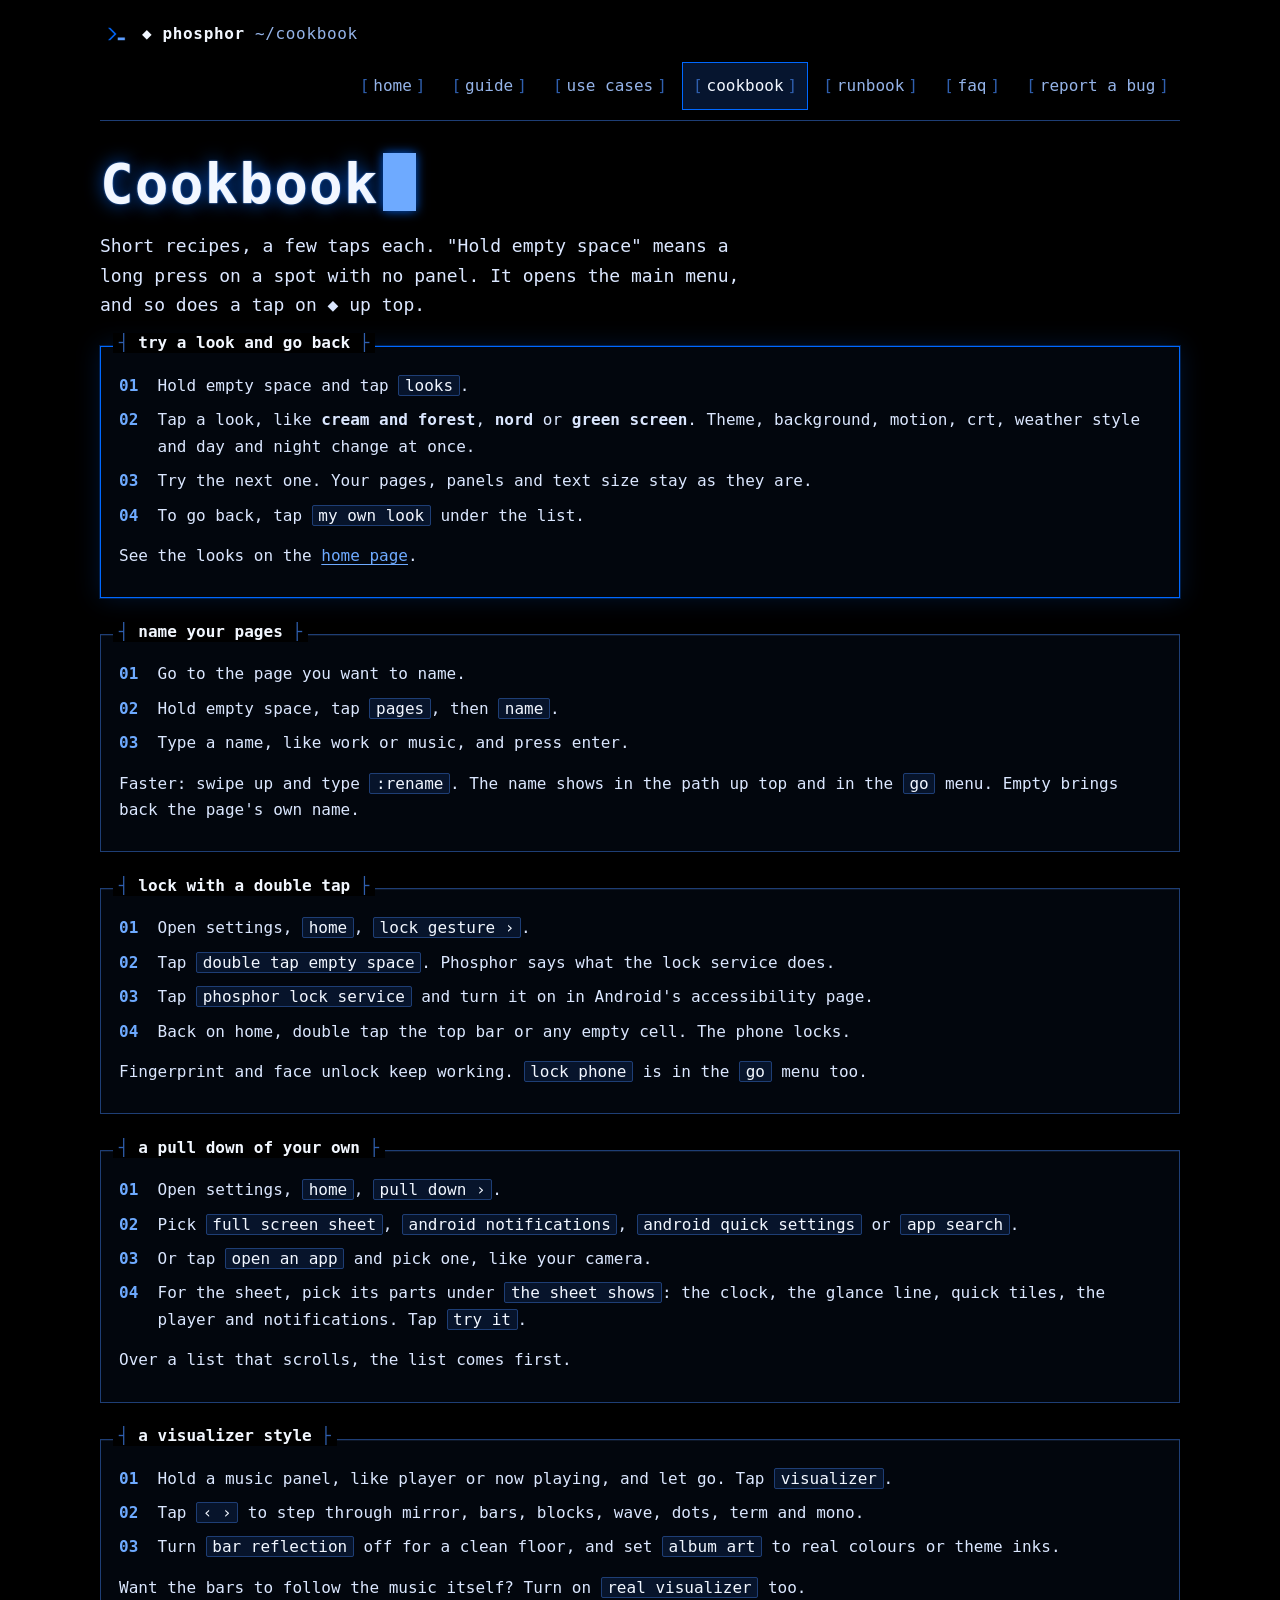
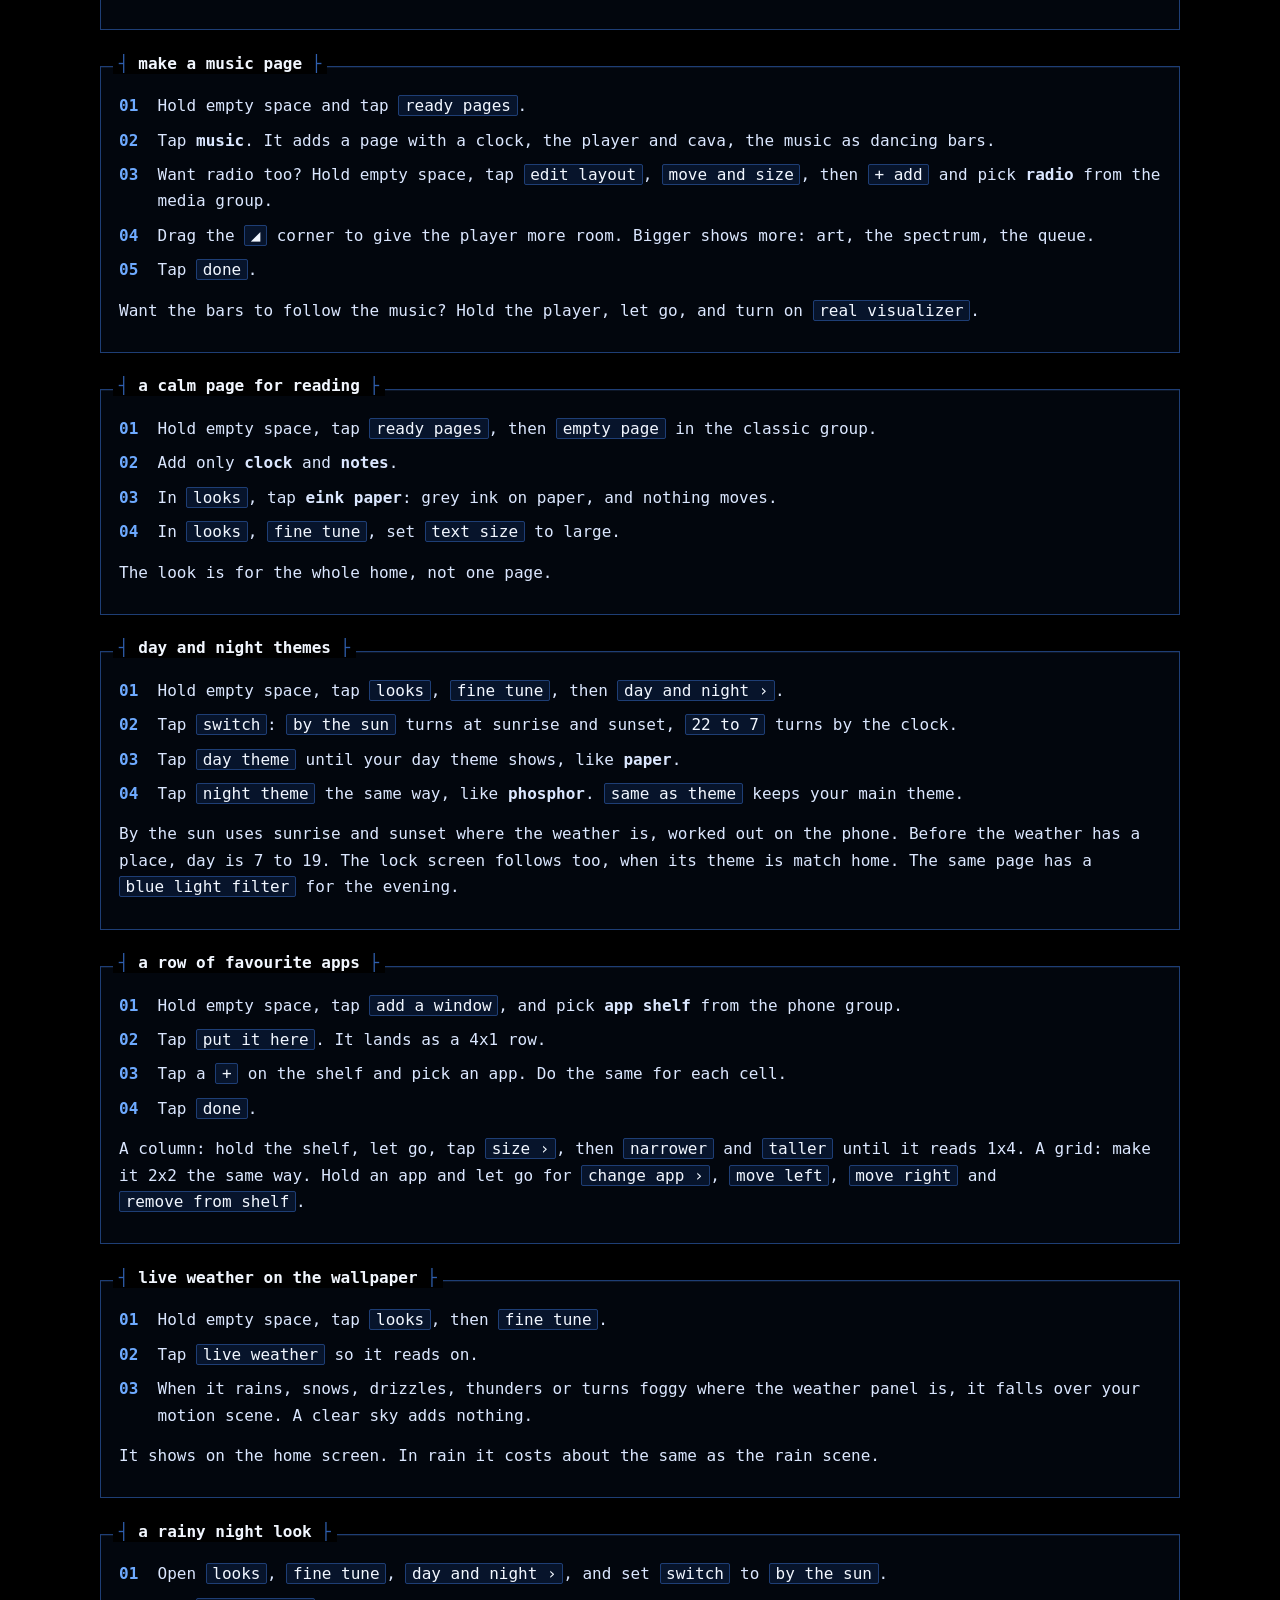
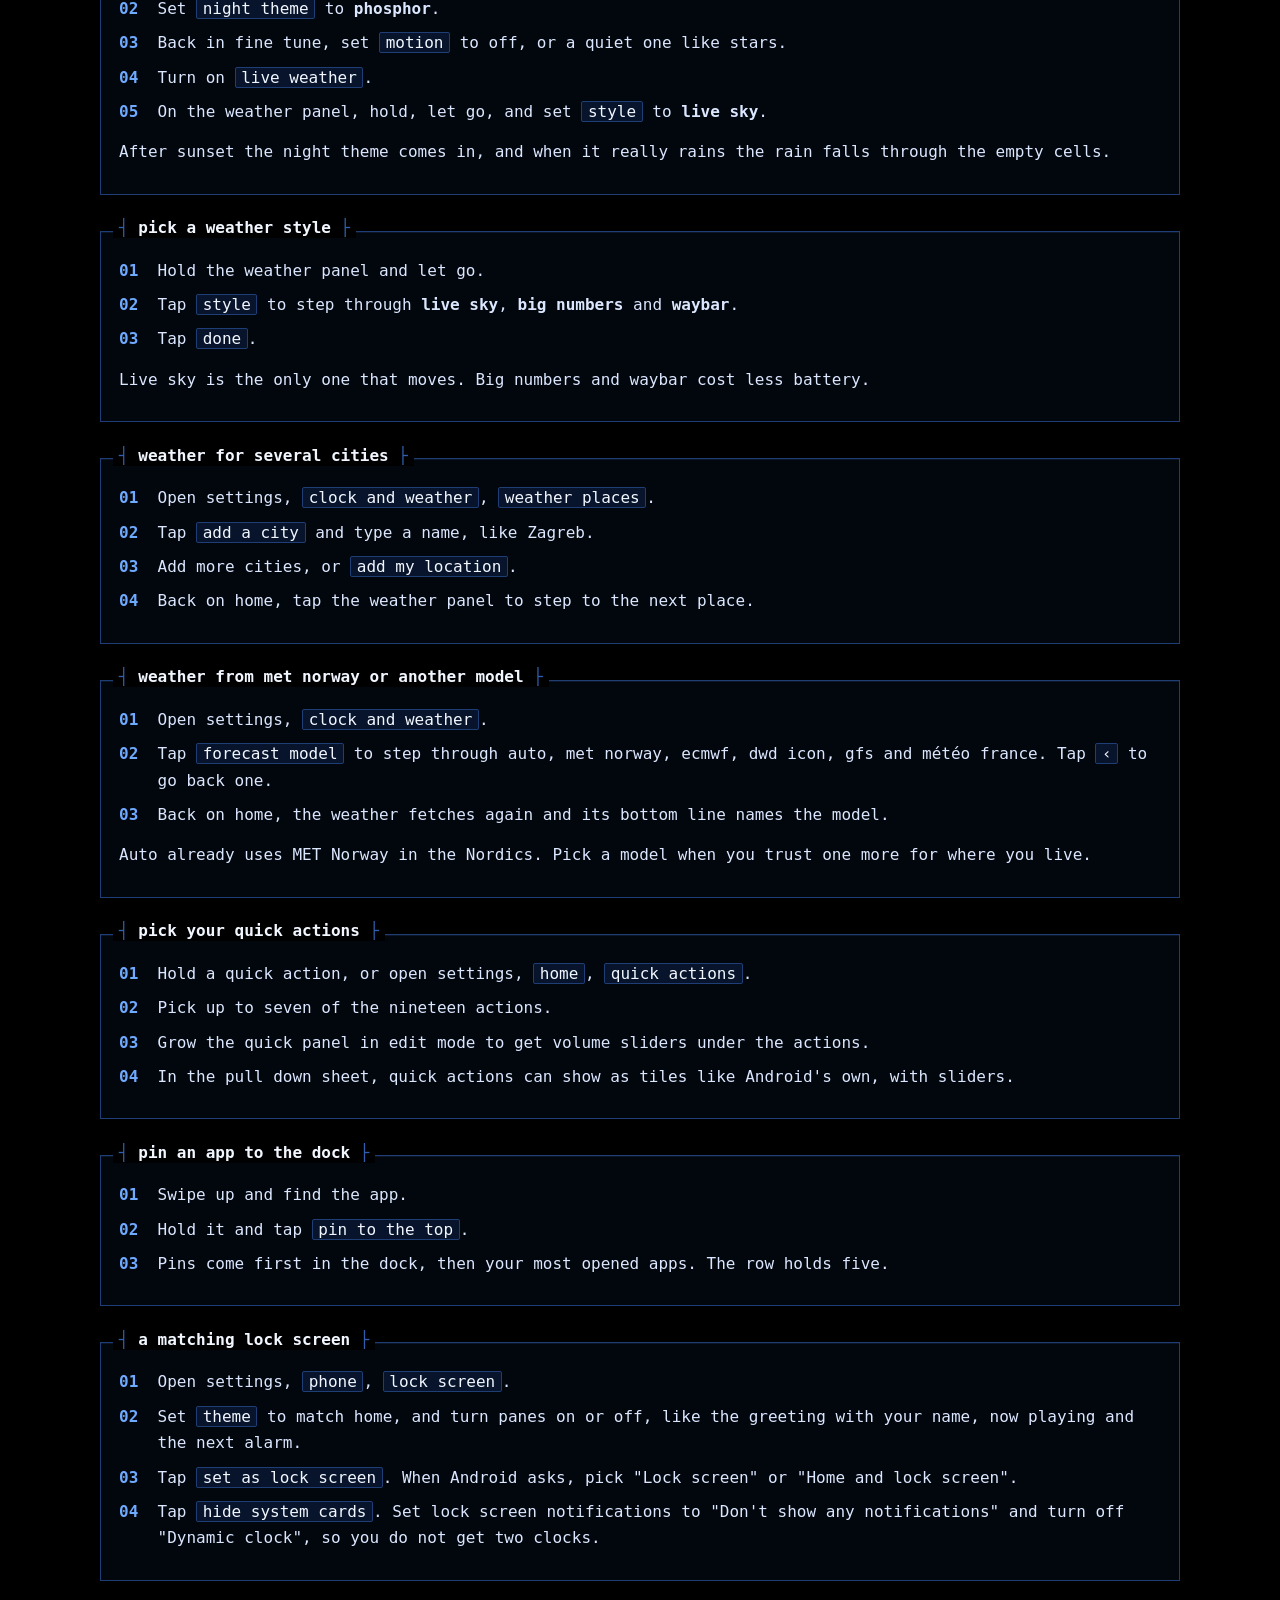
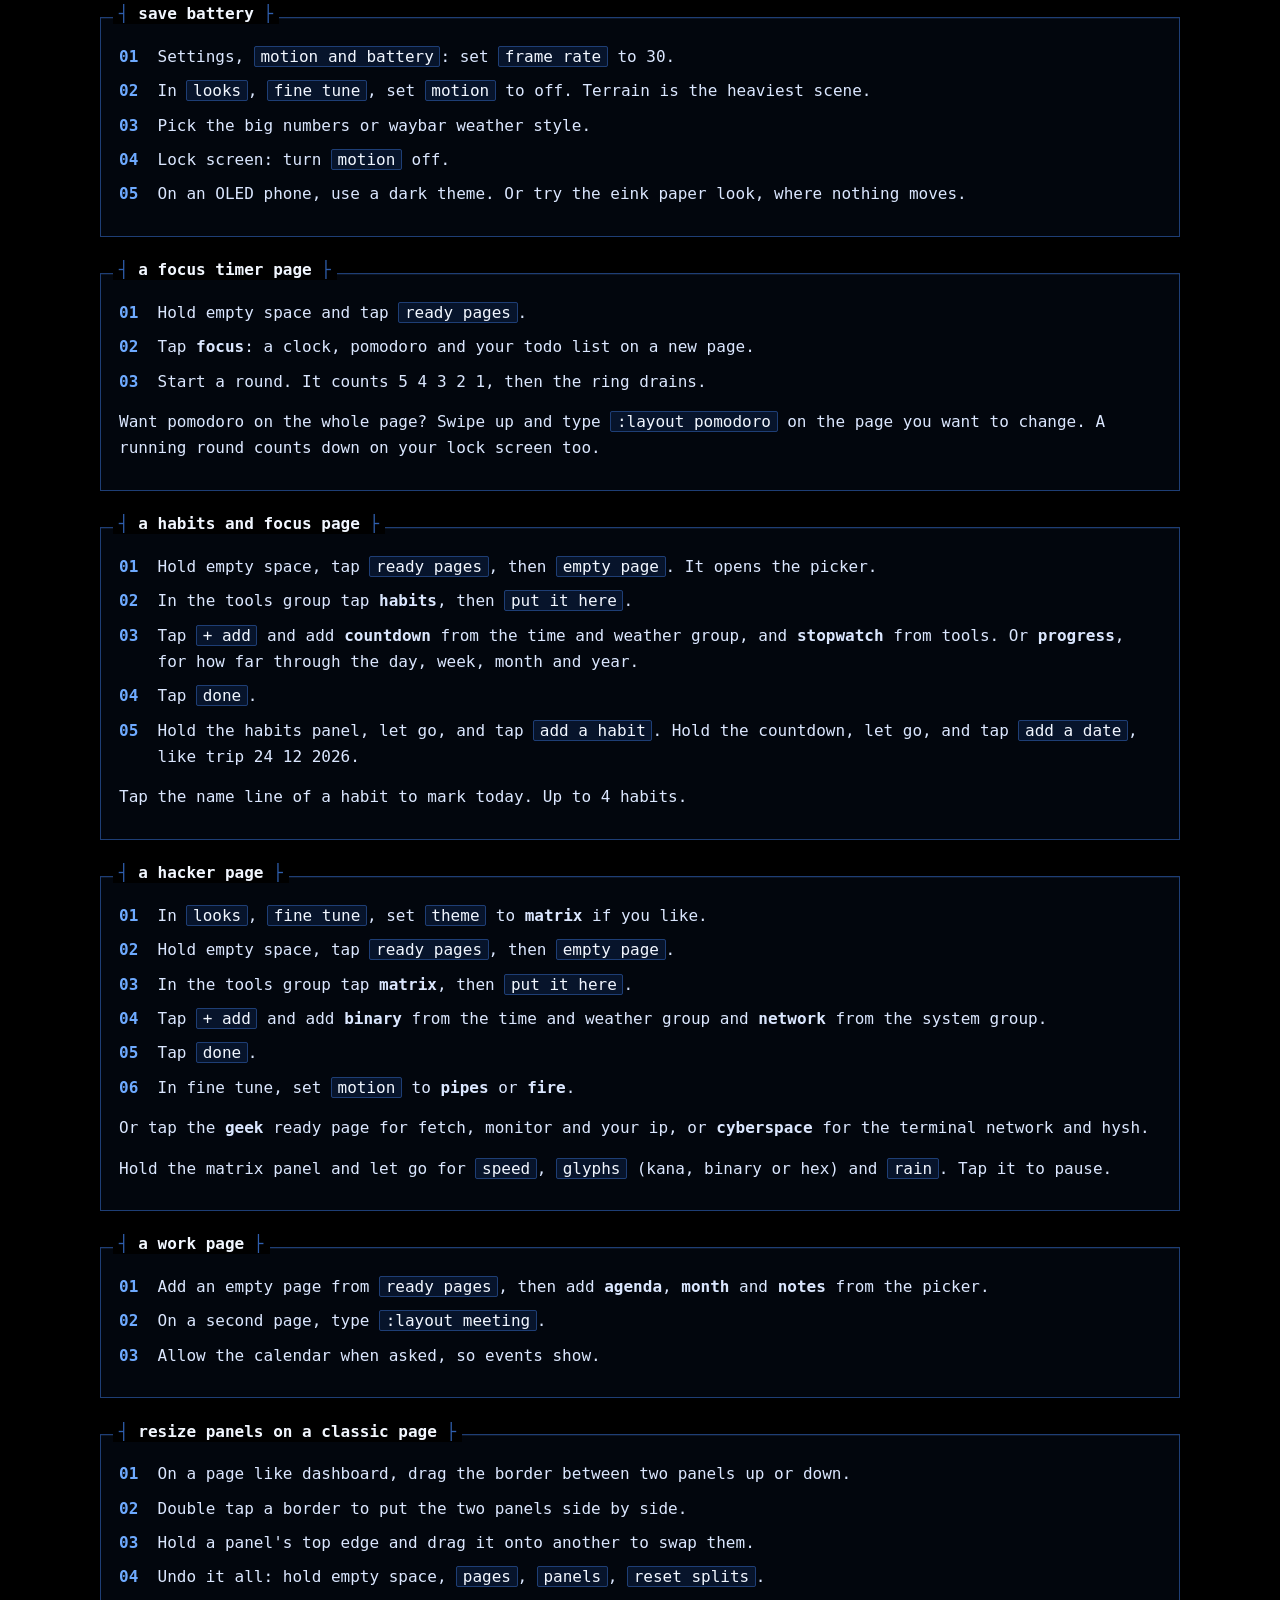
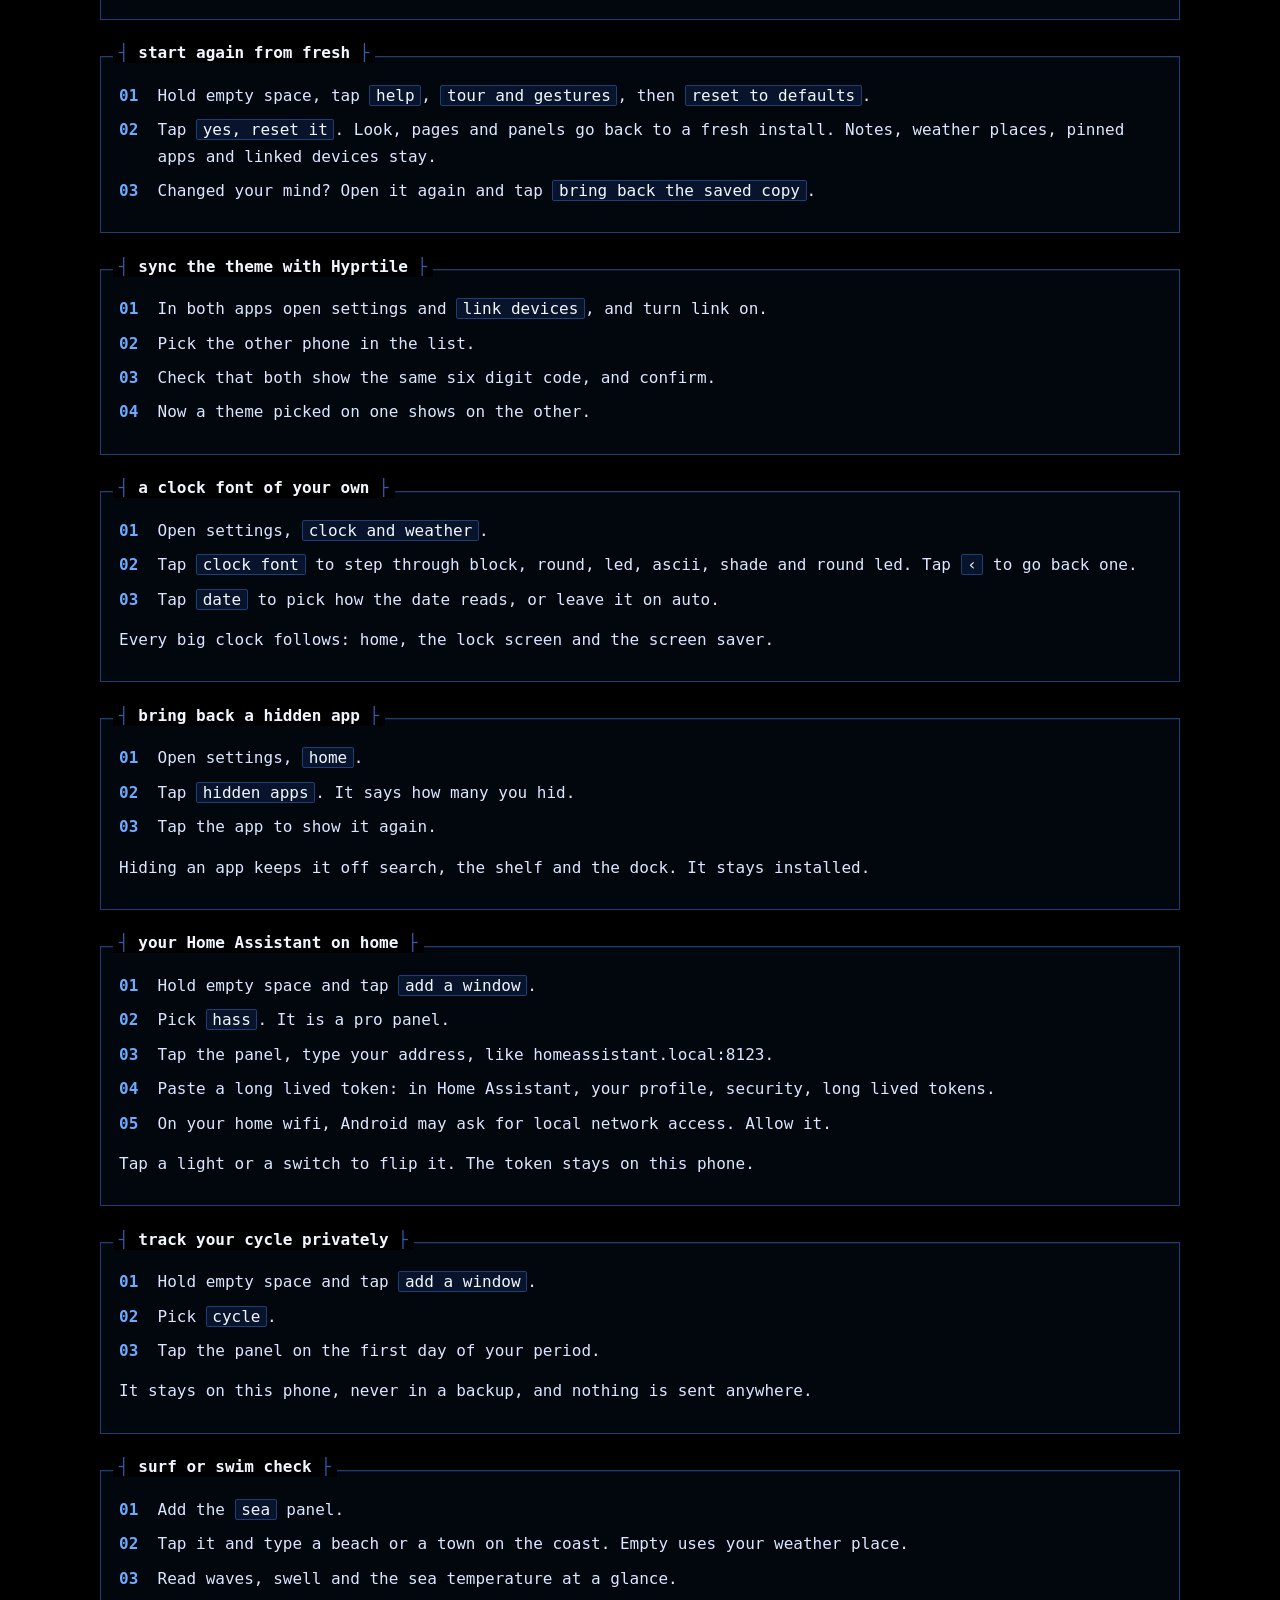
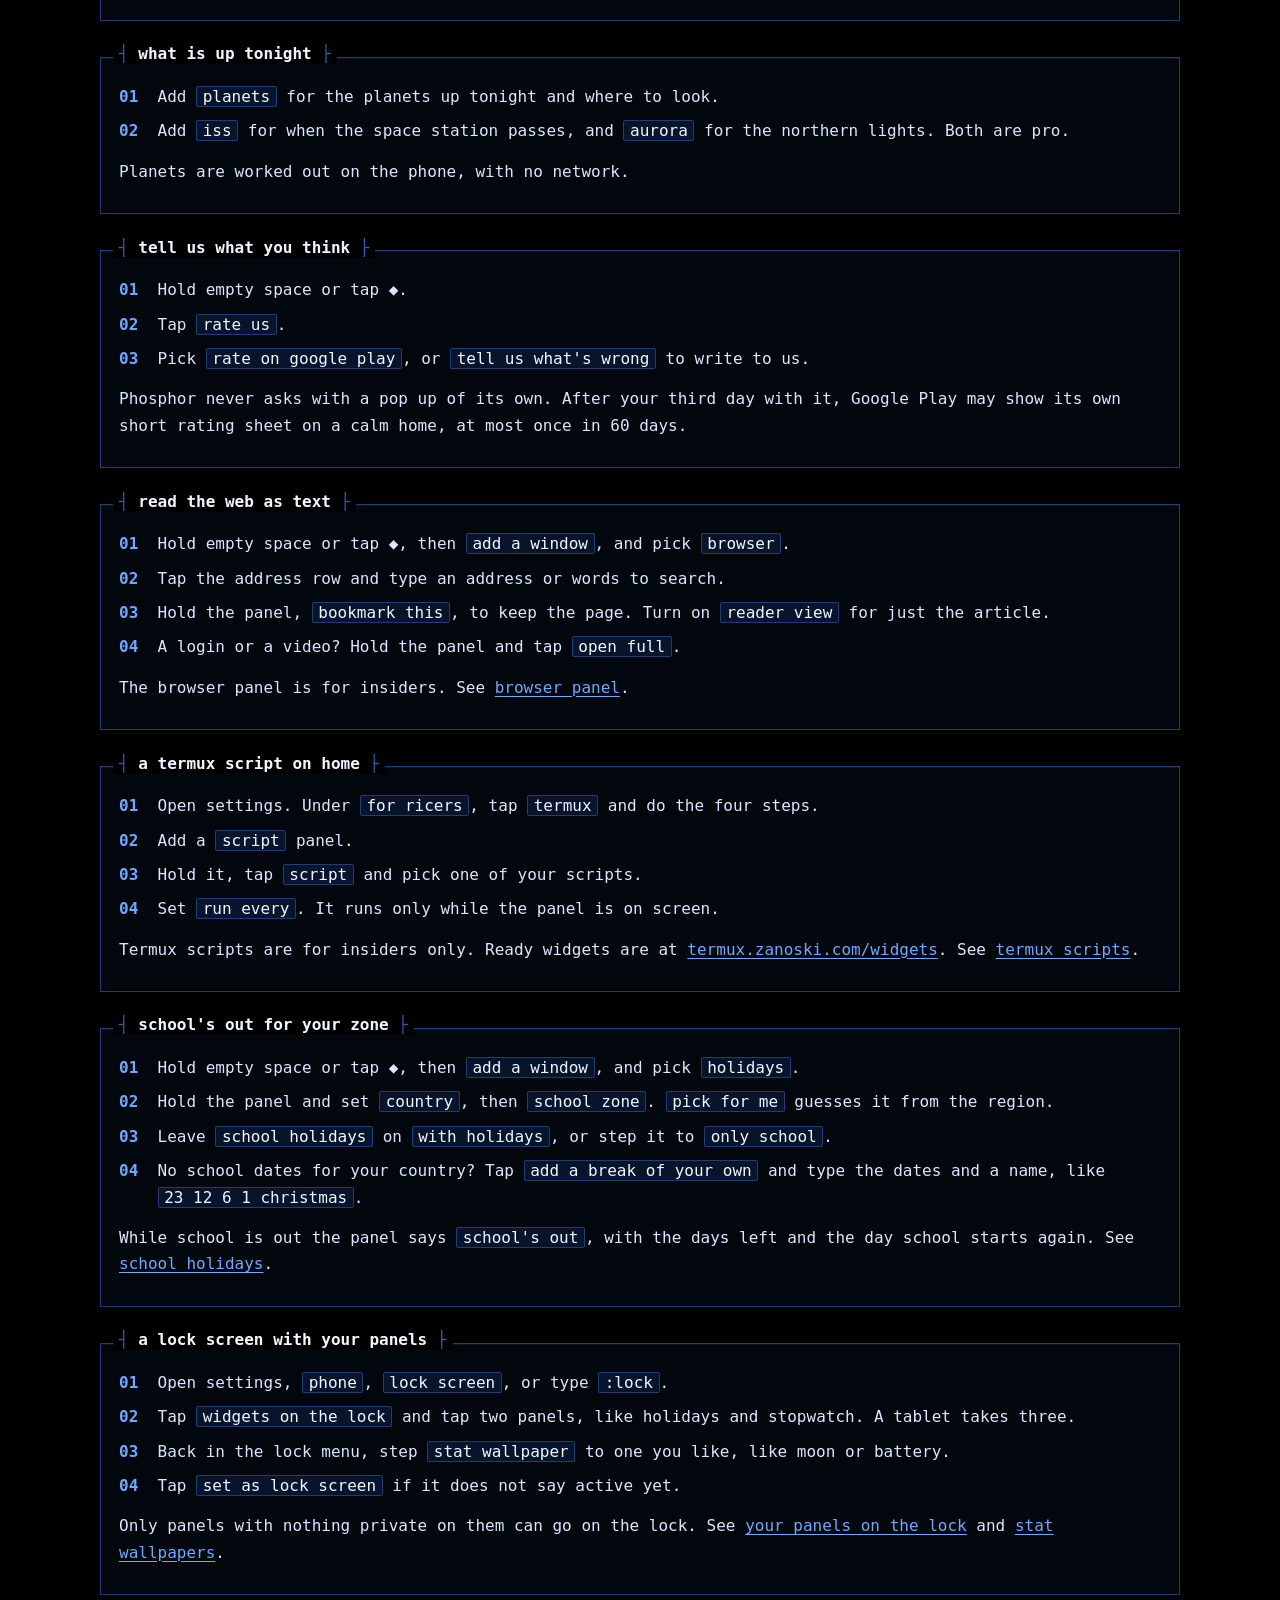
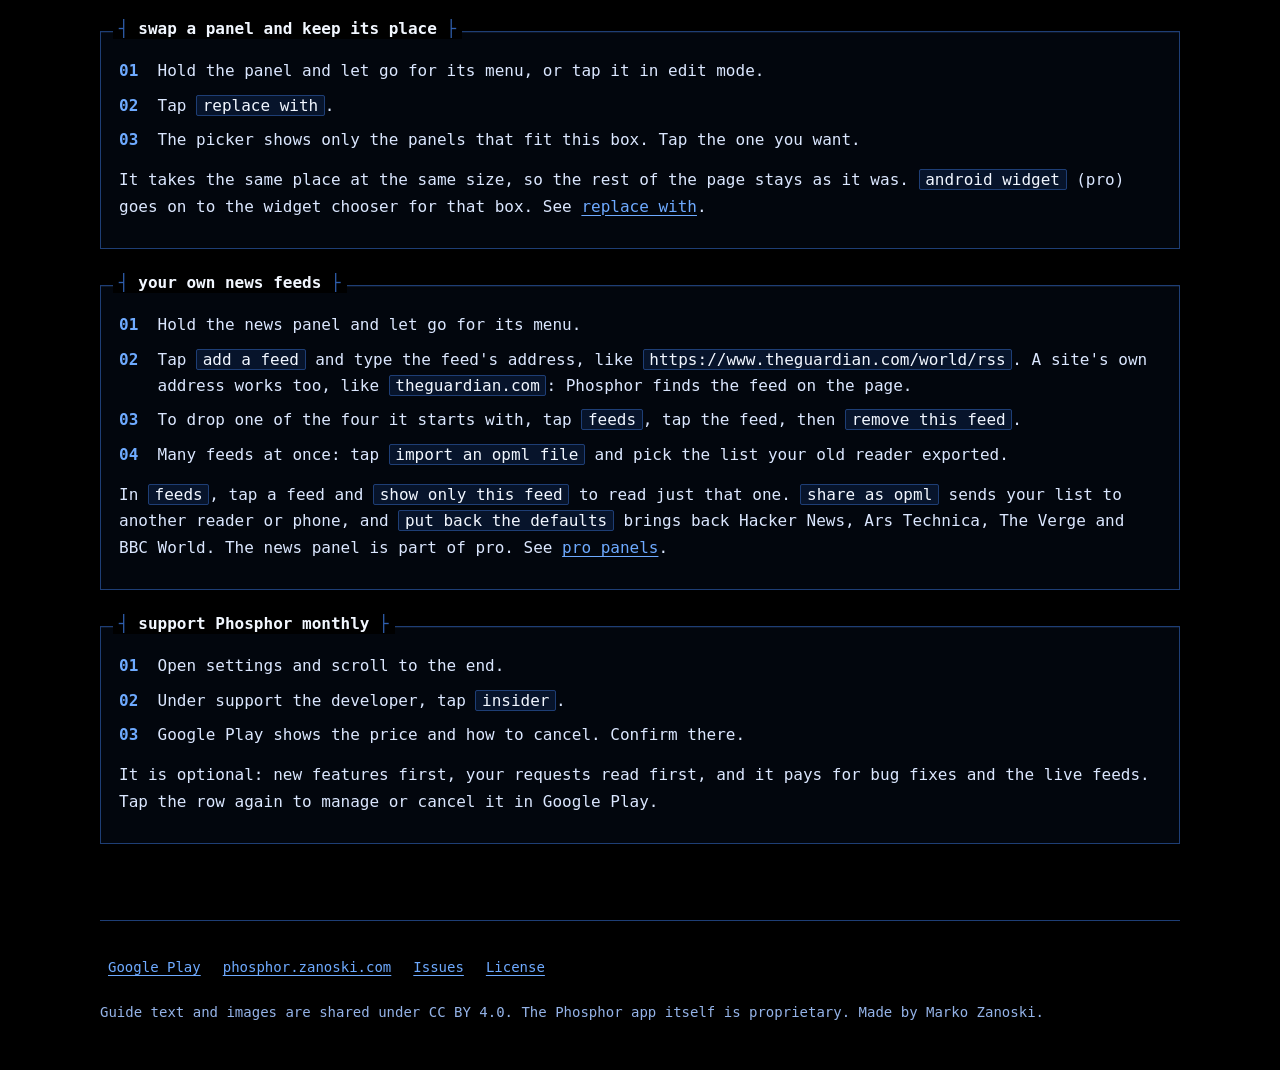
==== commit ade70e2d: "Docs follow the menu: add a window, help, tour and gestures, rice" ====
--- a/docs/cookbook.html
+++ b/docs/cookbook.html
@@ -40,7 +40,7 @@
 </section><section class="box " id="night" aria-labelledby="night-h"><h2 class="tag" id="night-h">day and night themes</h2>
 <ol class="steps"><li>Hold empty space, tap <code>looks</code>, <code>fine tune</code>, then <code>day and night ›</code>.</li><li>Tap <code>switch</code>: <code>by the sun</code> turns at sunrise and sunset, <code>22 to 7</code> turns by the clock.</li><li>Tap <code>day theme</code> until your day theme shows, like <b>paper</b>.</li><li>Tap <code>night theme</code> the same way, like <b>phosphor</b>. <code>same as theme</code> keeps your main theme.</li></ol><p>By the sun uses sunrise and sunset where the weather is, worked out on the phone. Before the weather has a place, day is 7 to 19. The lock screen follows too, when its theme is match home. The same page has a <code>blue light filter</code> for the evening.</p>
 </section><section class="box " id="shelf" aria-labelledby="shelf-h"><h2 class="tag" id="shelf-h">a row of favourite apps</h2>
-<ol class="steps"><li>Hold empty space, tap <code>add a panel</code>, and pick <b>app shelf</b> from the phone group.</li><li>Tap <code>put it here</code>. It lands as a 4x1 row.</li><li>Tap a <code>+</code> on the shelf and pick an app. Do the same for each cell.</li><li>Tap <code>done</code>.</li></ol><p>A column: hold the shelf, let go, tap <code>size ›</code>, then <code>narrower</code> and <code>taller</code> until it reads 1x4. A grid: make it 2x2 the same way. Hold an app and let go for <code>change app ›</code>, <code>move left</code>, <code>move right</code> and <code>remove from shelf</code>.</p>
+<ol class="steps"><li>Hold empty space, tap <code>add a window</code>, and pick <b>app shelf</b> from the phone group.</li><li>Tap <code>put it here</code>. It lands as a 4x1 row.</li><li>Tap a <code>+</code> on the shelf and pick an app. Do the same for each cell.</li><li>Tap <code>done</code>.</li></ol><p>A column: hold the shelf, let go, tap <code>size ›</code>, then <code>narrower</code> and <code>taller</code> until it reads 1x4. A grid: make it 2x2 the same way. Hold an app and let go for <code>change app ›</code>, <code>move left</code>, <code>move right</code> and <code>remove from shelf</code>.</p>
 </section><section class="box " id="liveweather" aria-labelledby="liveweather-h"><h2 class="tag" id="liveweather-h">live weather on the wallpaper</h2>
 <ol class="steps"><li>Hold empty space, tap <code>looks</code>, then <code>fine tune</code>.</li><li>Tap <code>live weather</code> so it reads on.</li><li>When it rains, snows, drizzles, thunders or turns foggy where the weather panel is, it falls over your motion scene. A clear sky adds nothing.</li></ol><p>It shows on the home screen. In rain it costs about the same as the rain scene.</p>
 </section><section class="box " id="rainy" aria-labelledby="rainy-h"><h2 class="tag" id="rainy-h">a rainy night look</h2>
@@ -70,7 +70,7 @@
 </section><section class="box " id="resize" aria-labelledby="resize-h"><h2 class="tag" id="resize-h">resize panels on a classic page</h2>
 <ol class="steps"><li>On a page like dashboard, drag the border between two panels up or down.</li><li>Double tap a border to put the two panels side by side.</li><li>Hold a panel's top edge and drag it onto another to swap them.</li><li>Undo it all: hold empty space, <code>pages</code>, <code>panels</code>, <code>reset splits</code>.</li></ol>
 </section><section class="box " id="store" aria-labelledby="store-h"><h2 class="tag" id="store-h">start again from fresh</h2>
-<ol class="steps"><li>Hold empty space, tap <code>help</code>, then <code>reset to defaults</code>.</li><li>Tap <code>yes, reset it</code>. Look, pages and panels go back to a fresh install. Notes, weather places, pinned apps and linked devices stay.</li><li>Changed your mind? Open it again and tap <code>bring back the saved copy</code>.</li></ol>
+<ol class="steps"><li>Hold empty space, tap <code>help</code>, <code>tour and gestures</code>, then <code>reset to defaults</code>.</li><li>Tap <code>yes, reset it</code>. Look, pages and panels go back to a fresh install. Notes, weather places, pinned apps and linked devices stay.</li><li>Changed your mind? Open it again and tap <code>bring back the saved copy</code>.</li></ol>
 </section><section class="box " id="sync" aria-labelledby="sync-h"><h2 class="tag" id="sync-h">sync the theme with Hyprtile</h2>
 <ol class="steps"><li>In both apps open settings and <code>link devices</code>, and turn link on.</li><li>Pick the other phone in the list.</li><li>Check that both show the same six digit code, and confirm.</li><li>Now a theme picked on one shows on the other.</li></ol>
 </section><section class="box " id="clockfont" aria-labelledby="clockfont-h"><h2 class="tag" id="clockfont-h">a clock font of your own</h2>
@@ -78,9 +78,9 @@
 </section><section class="box " id="hidden" aria-labelledby="hidden-h"><h2 class="tag" id="hidden-h">bring back a hidden app</h2>
 <ol class="steps"><li>Open settings, <code>home</code>.</li><li>Tap <code>hidden apps</code>. It says how many you hid.</li><li>Tap the app to show it again.</li></ol><p>Hiding an app keeps it off search, the shelf and the dock. It stays installed.</p>
 </section><section class="box " id="hass" aria-labelledby="hass-h"><h2 class="tag" id="hass-h">your Home Assistant on home</h2>
-<ol class="steps"><li>Hold empty space and tap <code>add a panel</code>.</li><li>Pick <code>hass</code>. It is a pro panel.</li><li>Tap the panel, type your address, like homeassistant.local:8123.</li><li>Paste a long lived token: in Home Assistant, your profile, security, long lived tokens.</li><li>On your home wifi, Android may ask for local network access. Allow it.</li></ol><p>Tap a light or a switch to flip it. The token stays on this phone.</p>
+<ol class="steps"><li>Hold empty space and tap <code>add a window</code>.</li><li>Pick <code>hass</code>. It is a pro panel.</li><li>Tap the panel, type your address, like homeassistant.local:8123.</li><li>Paste a long lived token: in Home Assistant, your profile, security, long lived tokens.</li><li>On your home wifi, Android may ask for local network access. Allow it.</li></ol><p>Tap a light or a switch to flip it. The token stays on this phone.</p>
 </section><section class="box " id="cycle" aria-labelledby="cycle-h"><h2 class="tag" id="cycle-h">track your cycle privately</h2>
-<ol class="steps"><li>Hold empty space and tap <code>add a panel</code>.</li><li>Pick <code>cycle</code>.</li><li>Tap the panel on the first day of your period.</li></ol><p>It stays on this phone, never in a backup, and nothing is sent anywhere.</p>
+<ol class="steps"><li>Hold empty space and tap <code>add a window</code>.</li><li>Pick <code>cycle</code>.</li><li>Tap the panel on the first day of your period.</li></ol><p>It stays on this phone, never in a backup, and nothing is sent anywhere.</p>
 </section><section class="box " id="sea" aria-labelledby="sea-h"><h2 class="tag" id="sea-h">surf or swim check</h2>
 <ol class="steps"><li>Add the <code>sea</code> panel.</li><li>Tap it and type a beach or a town on the coast. Empty uses your weather place.</li><li>Read waves, swell and the sea temperature at a glance.</li></ol>
 </section><section class="box " id="night" aria-labelledby="night-h"><h2 class="tag" id="night-h">what is up tonight</h2>
@@ -88,11 +88,11 @@
 </section><section class="box " id="rate" aria-labelledby="rate-h"><h2 class="tag" id="rate-h">tell us what you think</h2>
 <ol class="steps"><li>Hold empty space or tap ◆.</li><li>Tap <code>rate us</code>.</li><li>Pick <code>rate on google play</code>, or <code>tell us what's wrong</code> to write to us.</li></ol><p>Phosphor never asks with a pop up of its own. After your third day with it, Google Play may show its own short rating sheet on a calm home, at most once in 60 days.</p>
 </section><section class="box " id="browse" aria-labelledby="browse-h"><h2 class="tag" id="browse-h">read the web as text</h2>
-<ol class="steps"><li>Hold empty space or tap ◆, then <code>add a panel</code>, and pick <code>browser</code>.</li><li>Tap the address row and type an address or words to search.</li><li>Hold the panel, <code>bookmark this</code>, to keep the page. Turn on <code>reader view</code> for just the article.</li><li>A login or a video? Hold the panel and tap <code>open full</code>.</li></ol><p>The browser panel is for insiders. See <a href="guide.html#browser">browser panel</a>.</p>
+<ol class="steps"><li>Hold empty space or tap ◆, then <code>add a window</code>, and pick <code>browser</code>.</li><li>Tap the address row and type an address or words to search.</li><li>Hold the panel, <code>bookmark this</code>, to keep the page. Turn on <code>reader view</code> for just the article.</li><li>A login or a video? Hold the panel and tap <code>open full</code>.</li></ol><p>The browser panel is for insiders. See <a href="guide.html#browser">browser panel</a>.</p>
 </section><section class="box " id="termux" aria-labelledby="termux-h"><h2 class="tag" id="termux-h">a termux script on home</h2>
 <ol class="steps"><li>Open settings. Under <code>for ricers</code>, tap <code>termux</code> and do the four steps.</li><li>Add a <code>script</code> panel.</li><li>Hold it, tap <code>script</code> and pick one of your scripts.</li><li>Set <code>run every</code>. It runs only while the panel is on screen.</li></ol><p>Termux scripts are for insiders only. Ready widgets are at <a href="https://termux.zanoski.com/widgets">termux.zanoski.com/widgets</a>. See <a href="guide.html#termux">termux scripts</a>.</p>
 </section><section class="box " id="school" aria-labelledby="school-h"><h2 class="tag" id="school-h">school's out for your zone</h2>
-<ol class="steps"><li>Hold empty space or tap ◆, then <code>add a panel</code>, and pick <code>holidays</code>.</li><li>Hold the panel and set <code>country</code>, then <code>school zone</code>. <code>pick for me</code> guesses it from the region.</li><li>Leave <code>school holidays</code> on <code>with holidays</code>, or step it to <code>only school</code>.</li><li>No school dates for your country? Tap <code>add a break of your own</code> and type the dates and a name, like <code>23 12 6 1 christmas</code>.</li></ol><p>While school is out the panel says <code>school's out</code>, with the days left and the day school starts again. See <a href="guide.html#school">school holidays</a>.</p>
+<ol class="steps"><li>Hold empty space or tap ◆, then <code>add a window</code>, and pick <code>holidays</code>.</li><li>Hold the panel and set <code>country</code>, then <code>school zone</code>. <code>pick for me</code> guesses it from the region.</li><li>Leave <code>school holidays</code> on <code>with holidays</code>, or step it to <code>only school</code>.</li><li>No school dates for your country? Tap <code>add a break of your own</code> and type the dates and a name, like <code>23 12 6 1 christmas</code>.</li></ol><p>While school is out the panel says <code>school's out</code>, with the days left and the day school starts again. See <a href="guide.html#school">school holidays</a>.</p>
 </section><section class="box " id="lockpanels" aria-labelledby="lockpanels-h"><h2 class="tag" id="lockpanels-h">a lock screen with your panels</h2>
 <ol class="steps"><li>Open settings, <code>phone</code>, <code>lock screen</code>, or type <code>:lock</code>.</li><li>Tap <code>widgets on the lock</code> and tap two panels, like holidays and stopwatch. A tablet takes three.</li><li>Back in the lock menu, step <code>stat wallpaper</code> to one you like, like moon or battery.</li><li>Tap <code>set as lock screen</code> if it does not say active yet.</li></ol><p>Only panels with nothing private on them can go on the lock. See <a href="guide.html#lockpanels">your panels on the lock</a> and <a href="guide.html#statwall">stat wallpapers</a>.</p>
 </section><section class="box " id="swap" aria-labelledby="swap-h"><h2 class="tag" id="swap-h">swap a panel and keep its place</h2>
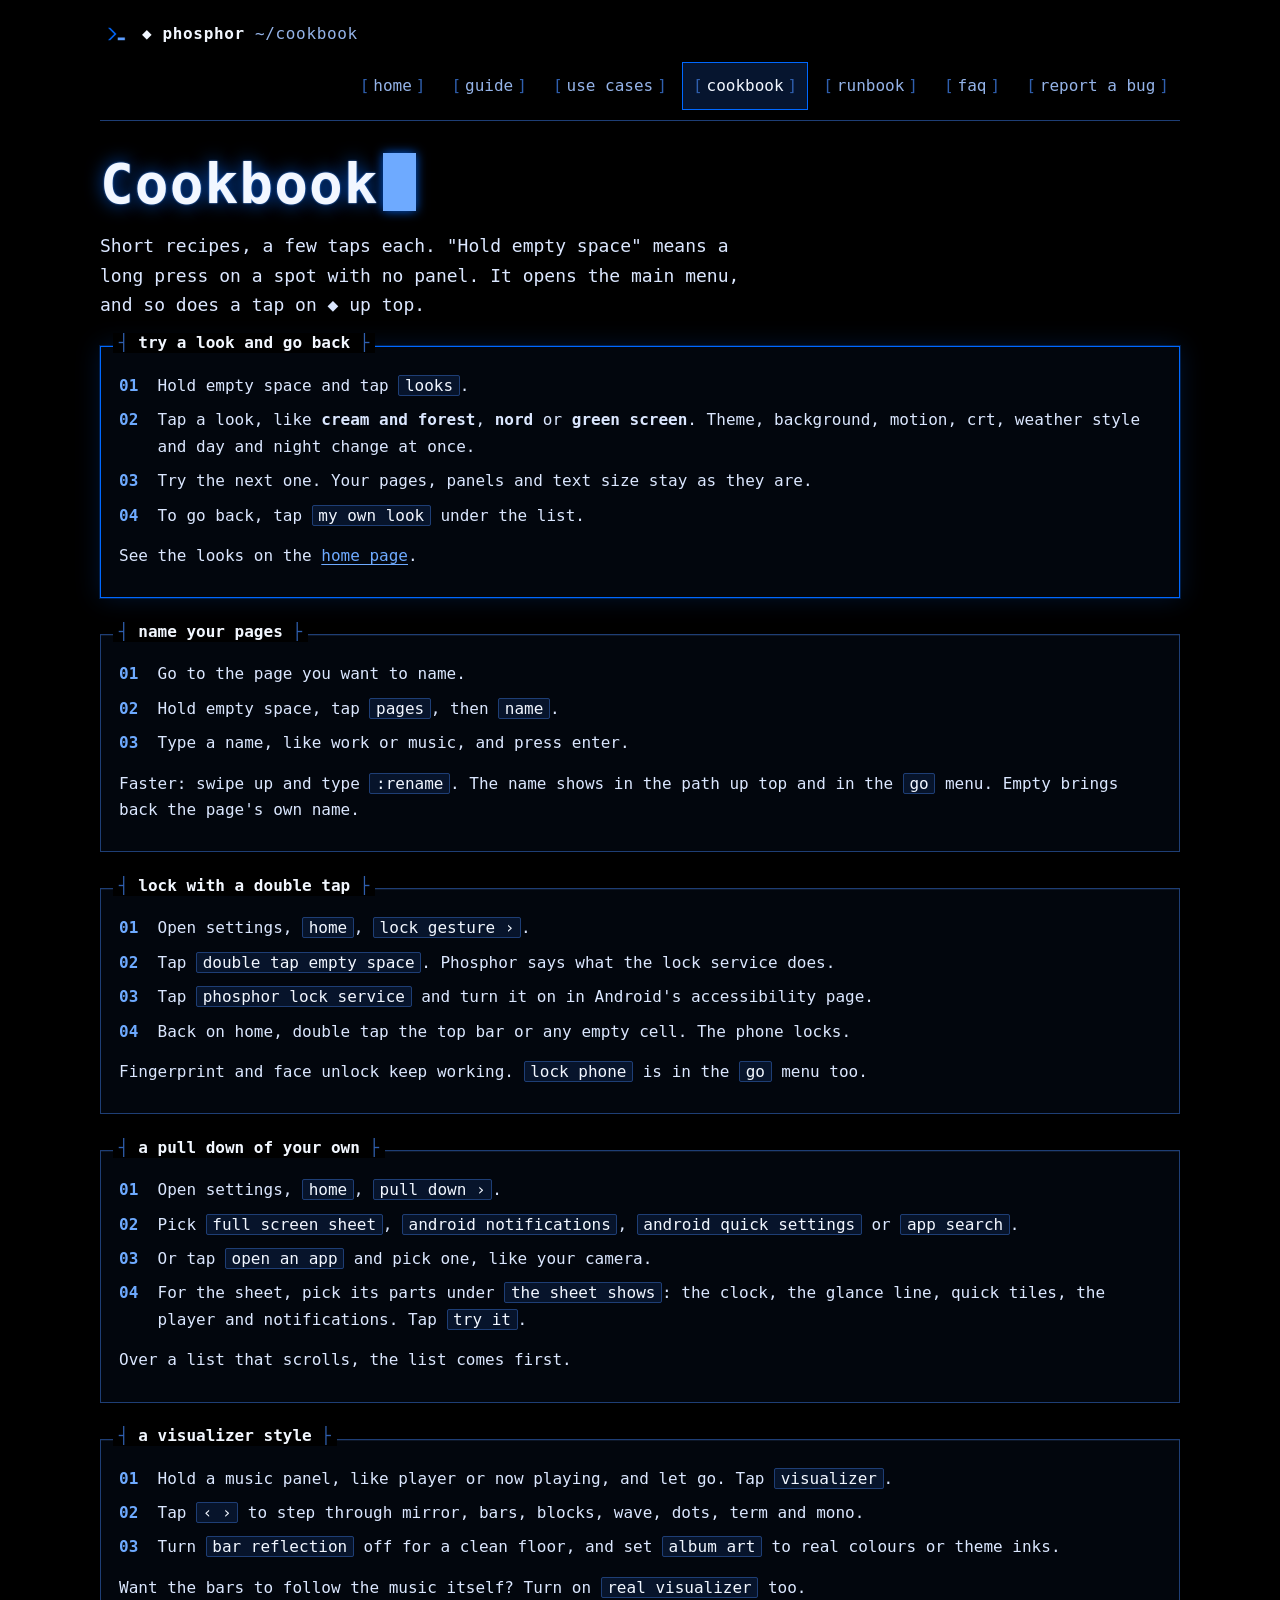
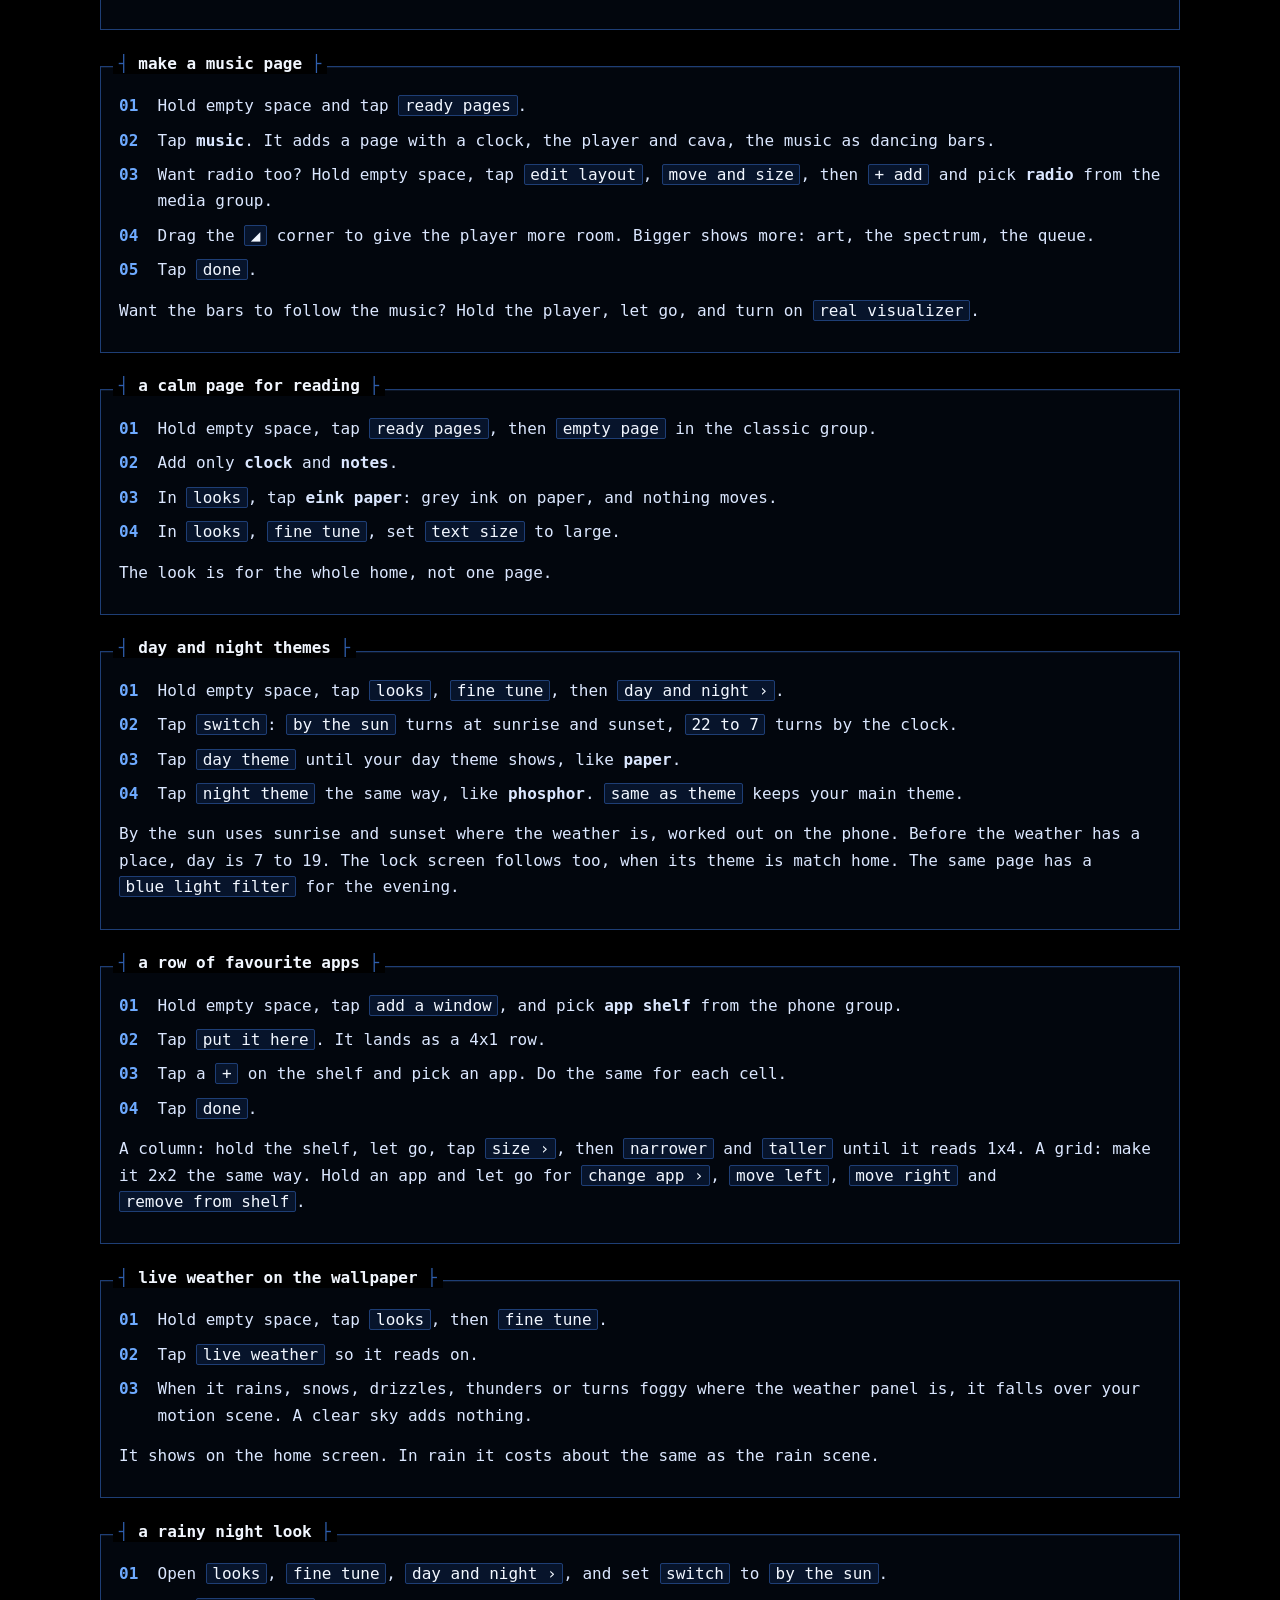
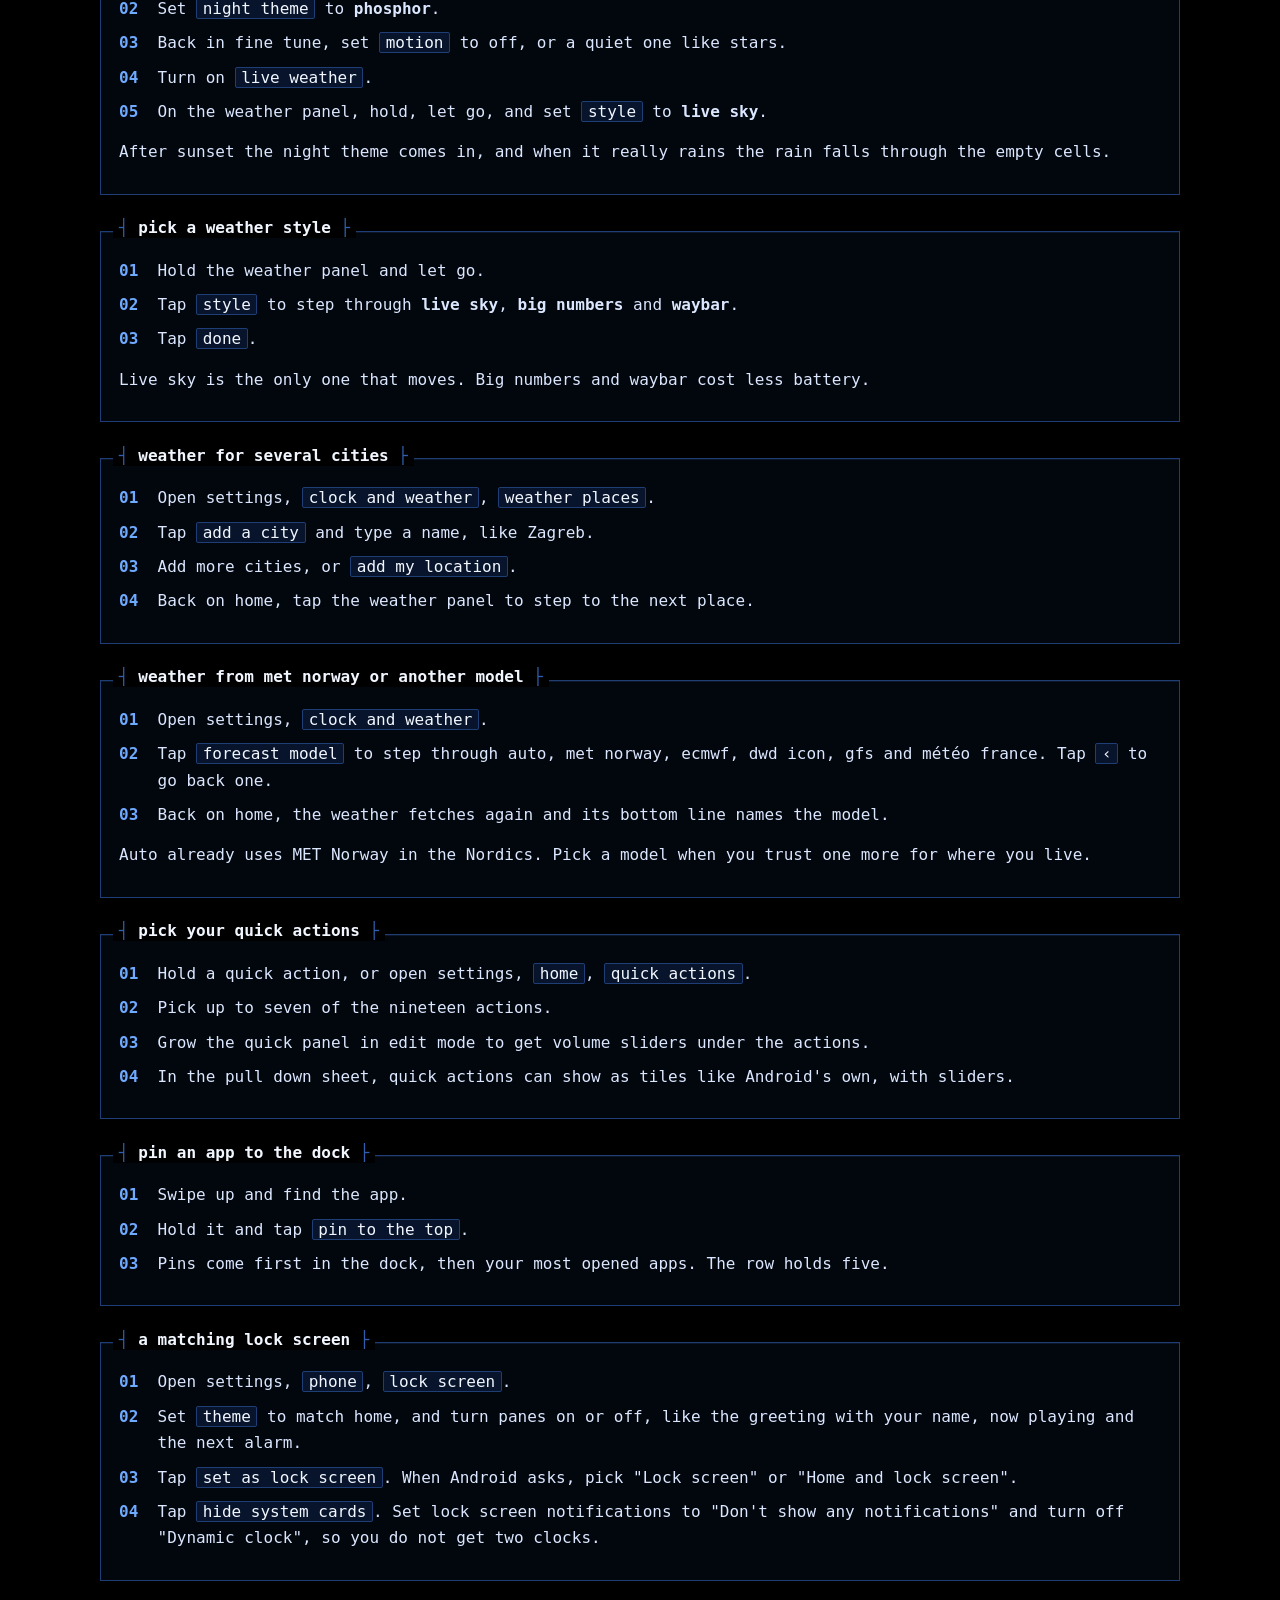
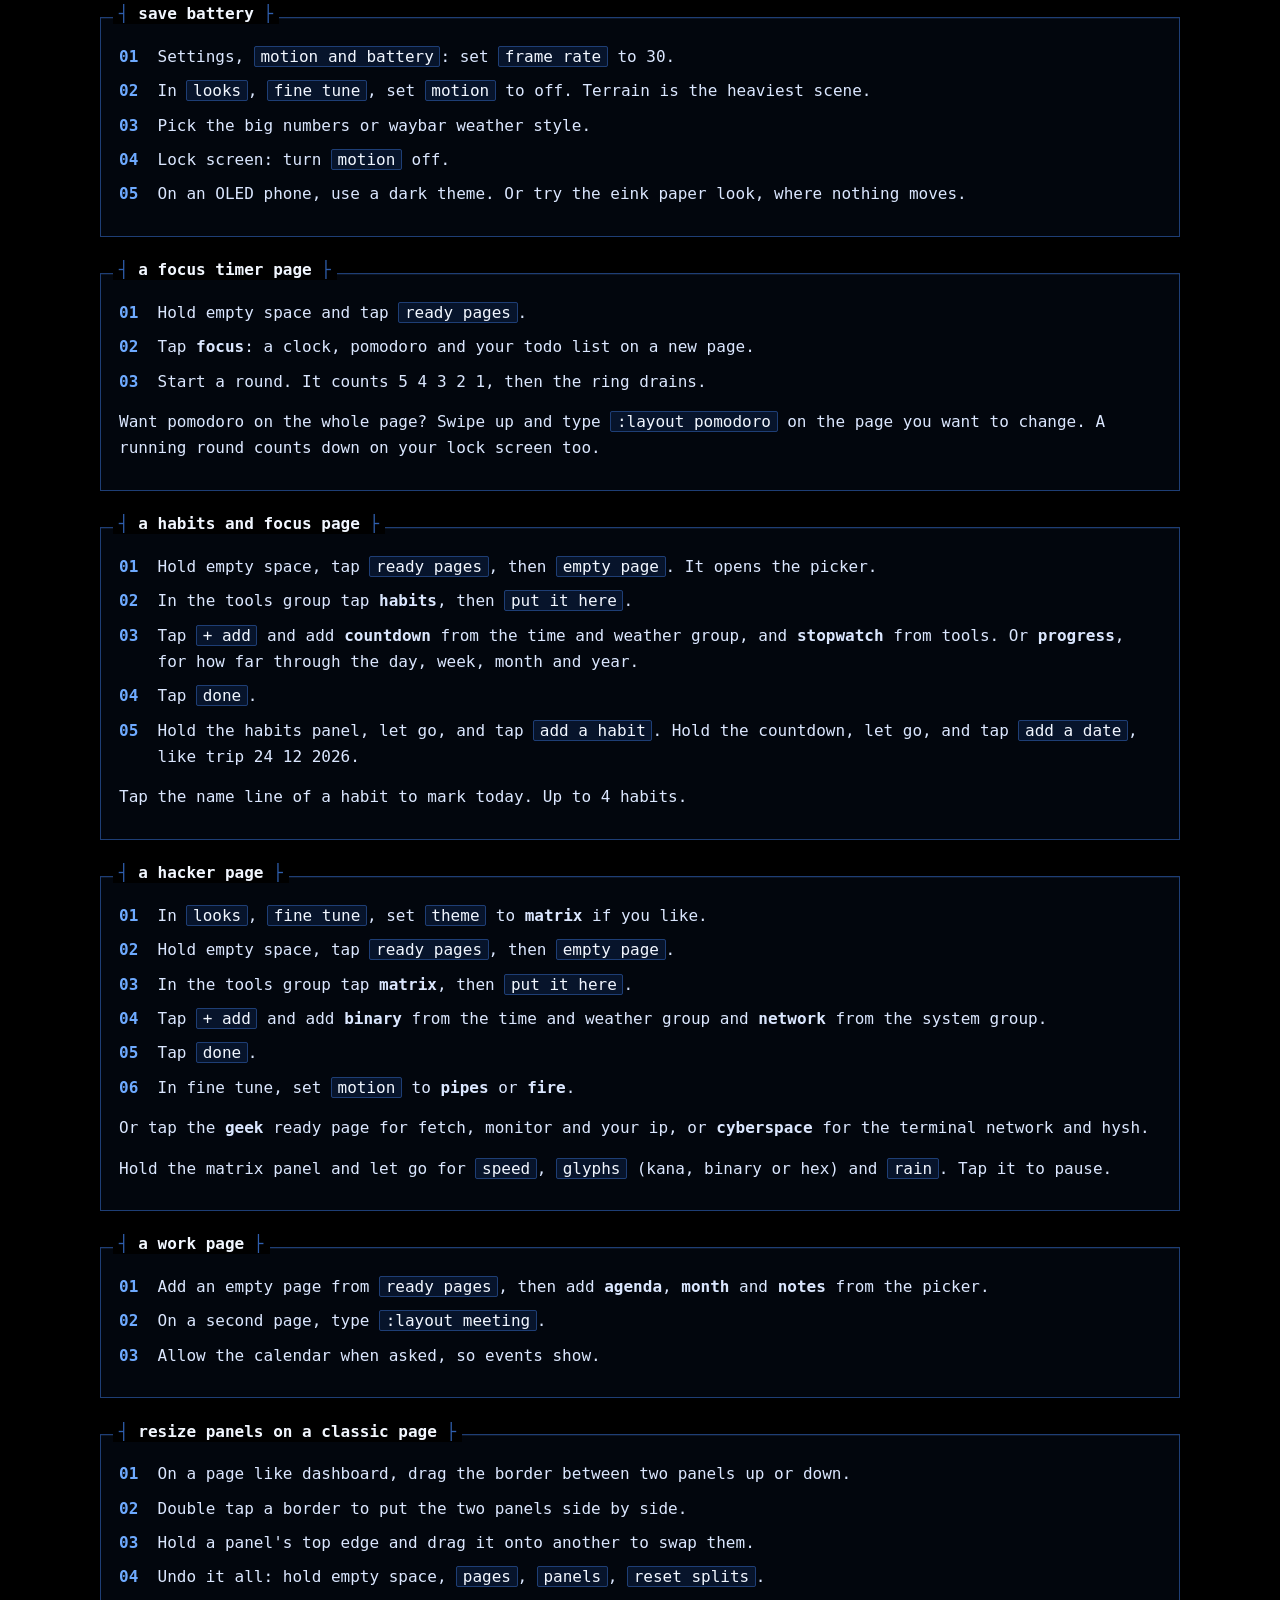
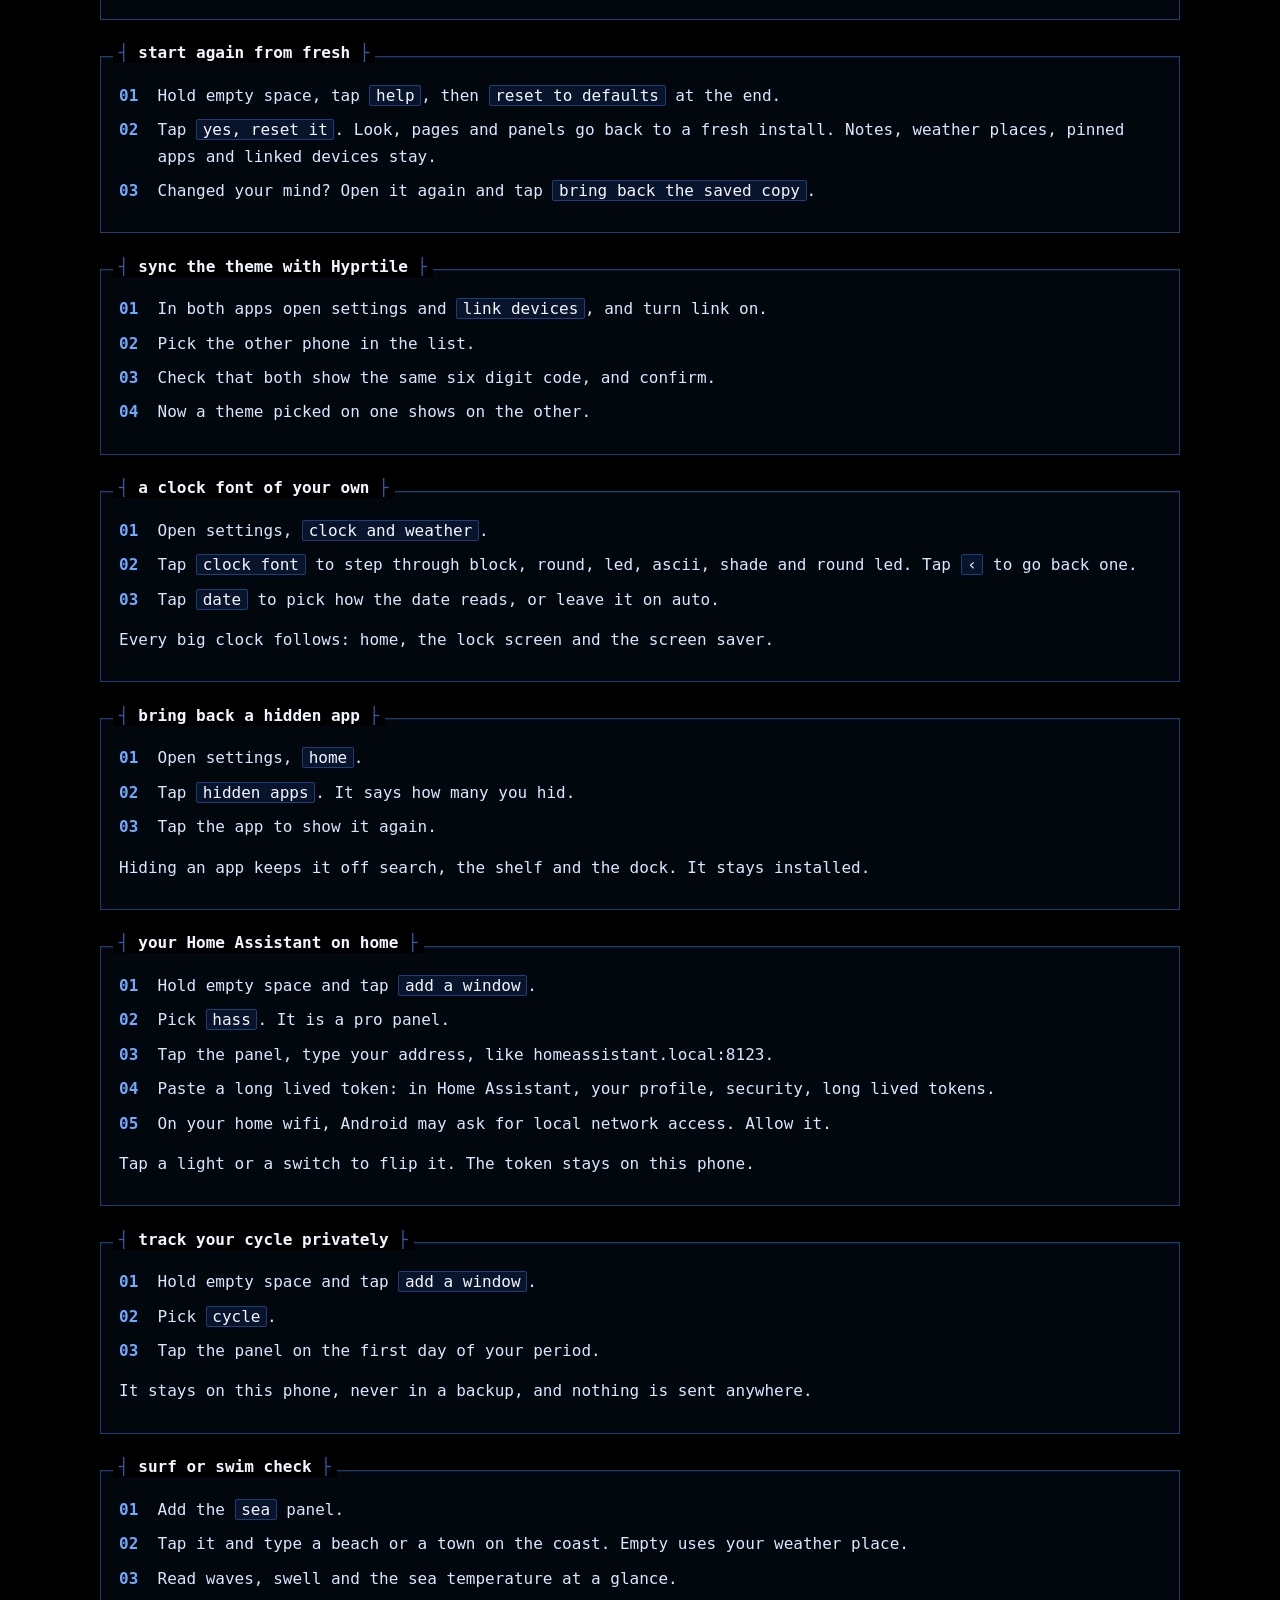
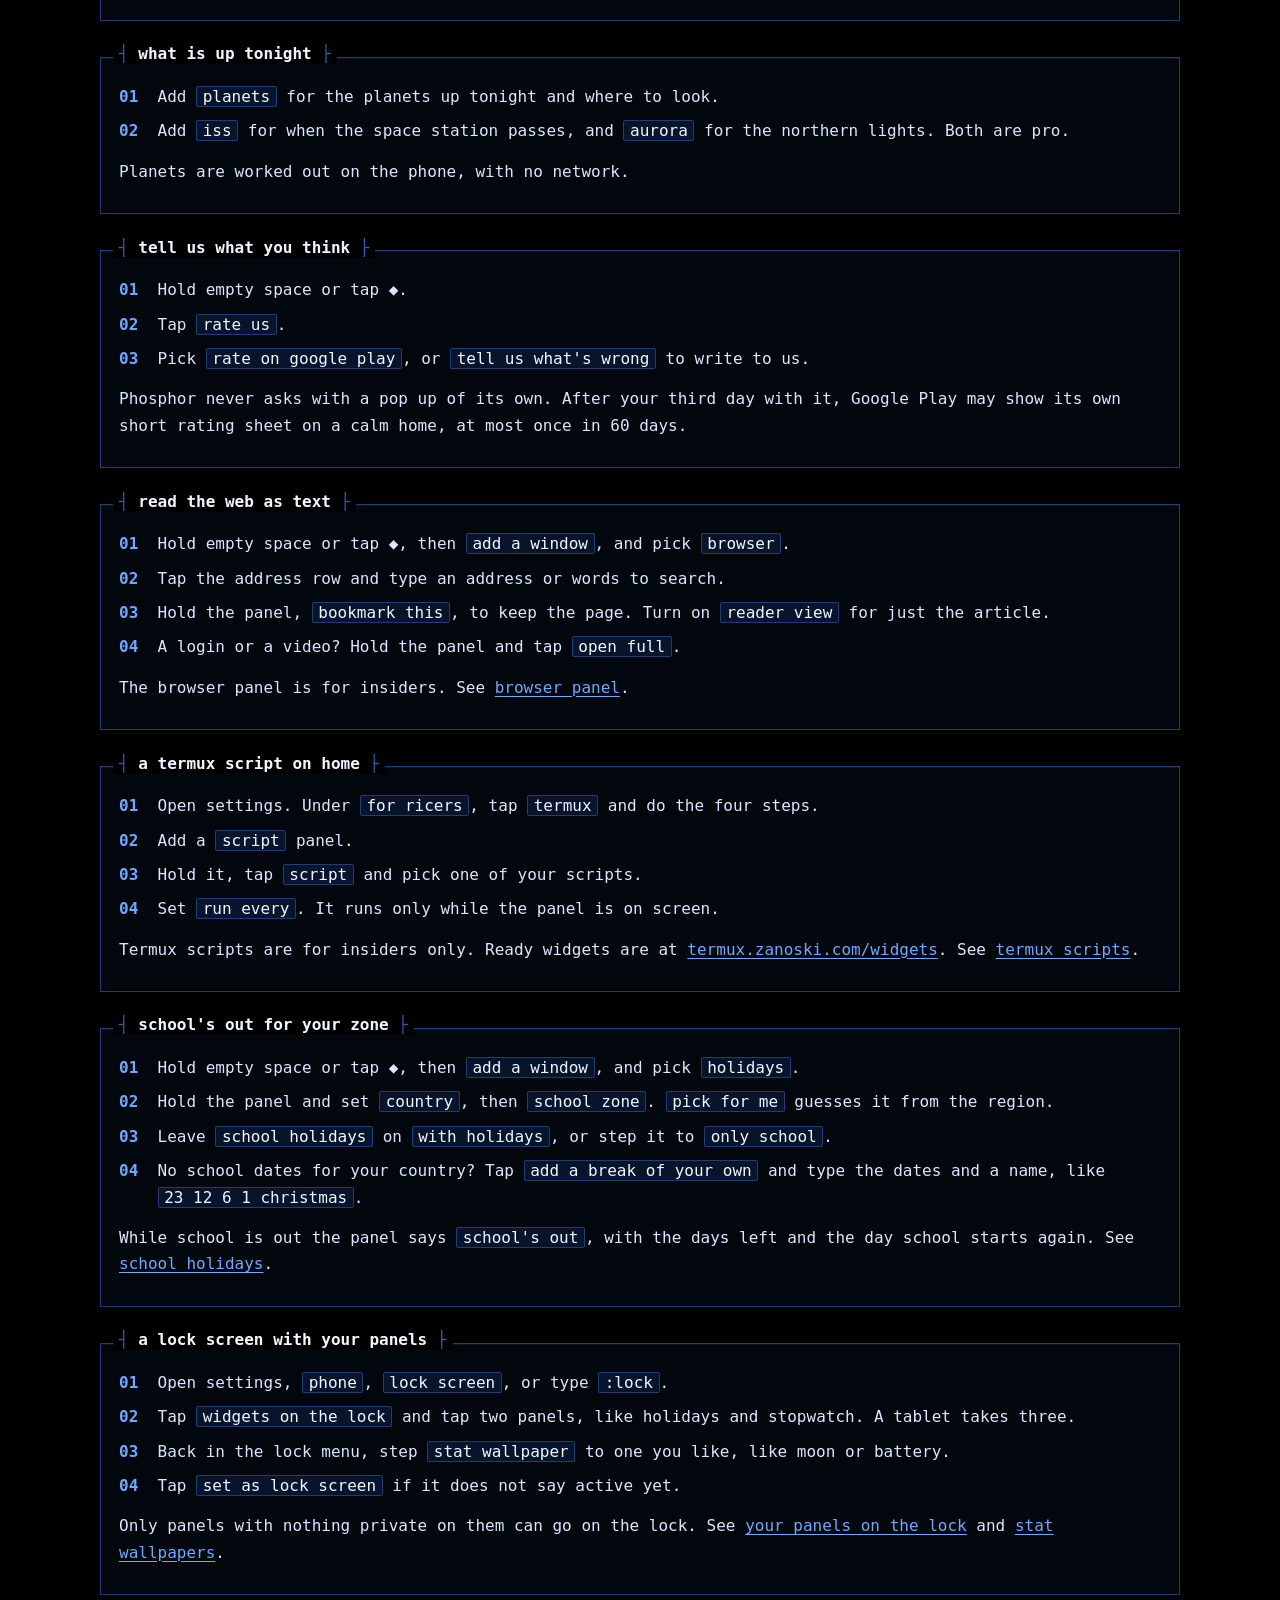
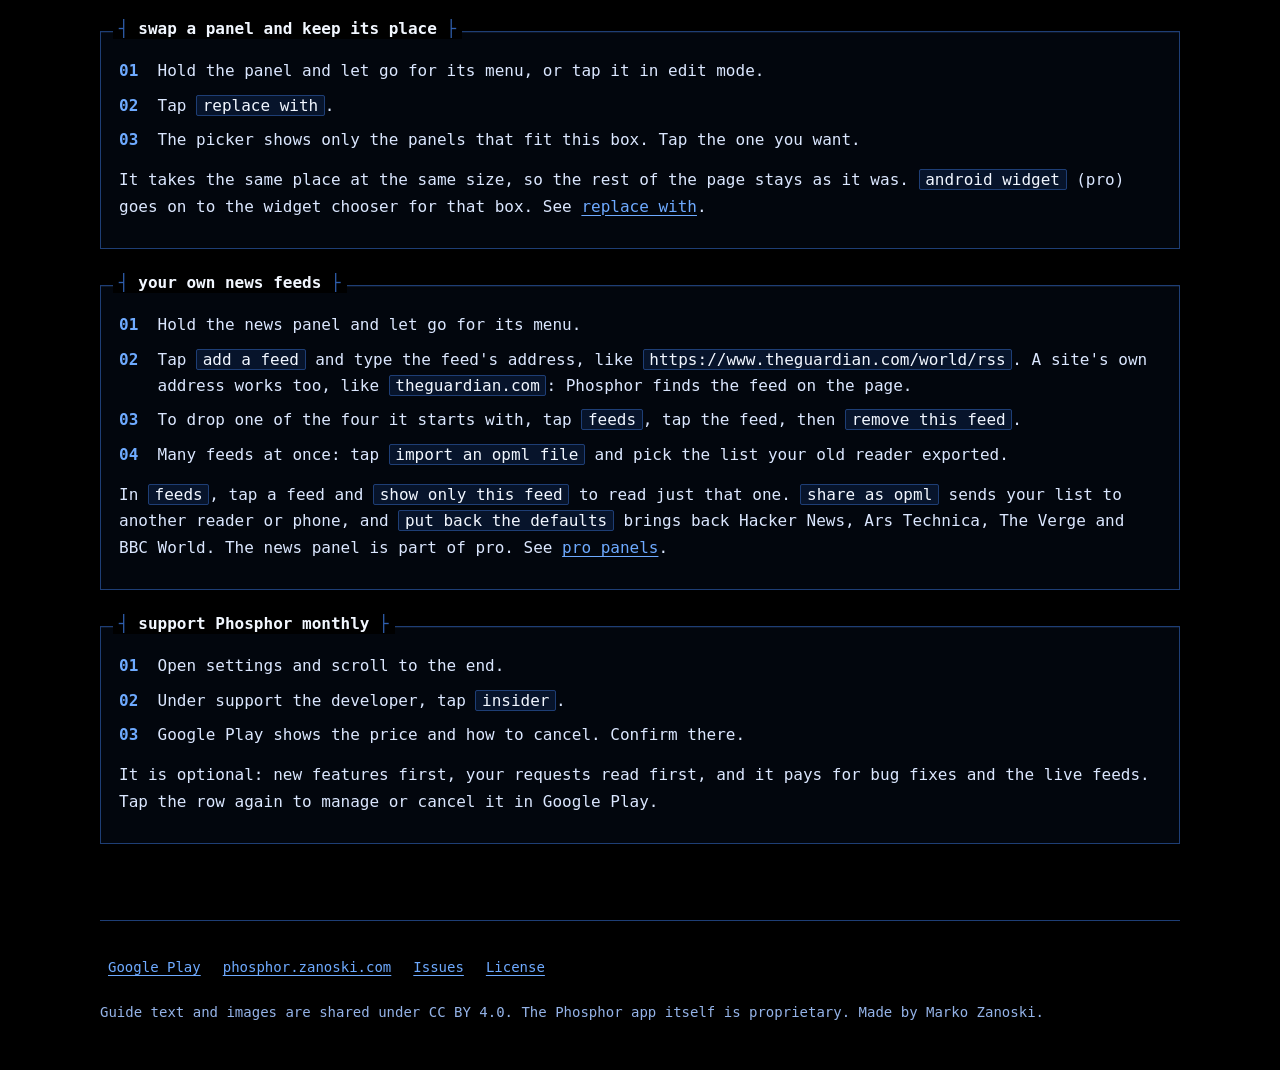
==== commit d6c09170: "Guide for 2.71: menus in groups, basic sample home, reset to defaults in help, version line" ====
--- a/docs/cookbook.html
+++ b/docs/cookbook.html
@@ -70,7 +70,7 @@
 </section><section class="box " id="resize" aria-labelledby="resize-h"><h2 class="tag" id="resize-h">resize panels on a classic page</h2>
 <ol class="steps"><li>On a page like dashboard, drag the border between two panels up or down.</li><li>Double tap a border to put the two panels side by side.</li><li>Hold a panel's top edge and drag it onto another to swap them.</li><li>Undo it all: hold empty space, <code>pages</code>, <code>panels</code>, <code>reset splits</code>.</li></ol>
 </section><section class="box " id="store" aria-labelledby="store-h"><h2 class="tag" id="store-h">start again from fresh</h2>
-<ol class="steps"><li>Hold empty space, tap <code>help</code>, <code>tour and gestures</code>, then <code>reset to defaults</code>.</li><li>Tap <code>yes, reset it</code>. Look, pages and panels go back to a fresh install. Notes, weather places, pinned apps and linked devices stay.</li><li>Changed your mind? Open it again and tap <code>bring back the saved copy</code>.</li></ol>
+<ol class="steps"><li>Hold empty space, tap <code>help</code>, then <code>reset to defaults</code> at the end.</li><li>Tap <code>yes, reset it</code>. Look, pages and panels go back to a fresh install. Notes, weather places, pinned apps and linked devices stay.</li><li>Changed your mind? Open it again and tap <code>bring back the saved copy</code>.</li></ol>
 </section><section class="box " id="sync" aria-labelledby="sync-h"><h2 class="tag" id="sync-h">sync the theme with Hyprtile</h2>
 <ol class="steps"><li>In both apps open settings and <code>link devices</code>, and turn link on.</li><li>Pick the other phone in the list.</li><li>Check that both show the same six digit code, and confirm.</li><li>Now a theme picked on one shows on the other.</li></ol>
 </section><section class="box " id="clockfont" aria-labelledby="clockfont-h"><h2 class="tag" id="clockfont-h">a clock font of your own</h2>
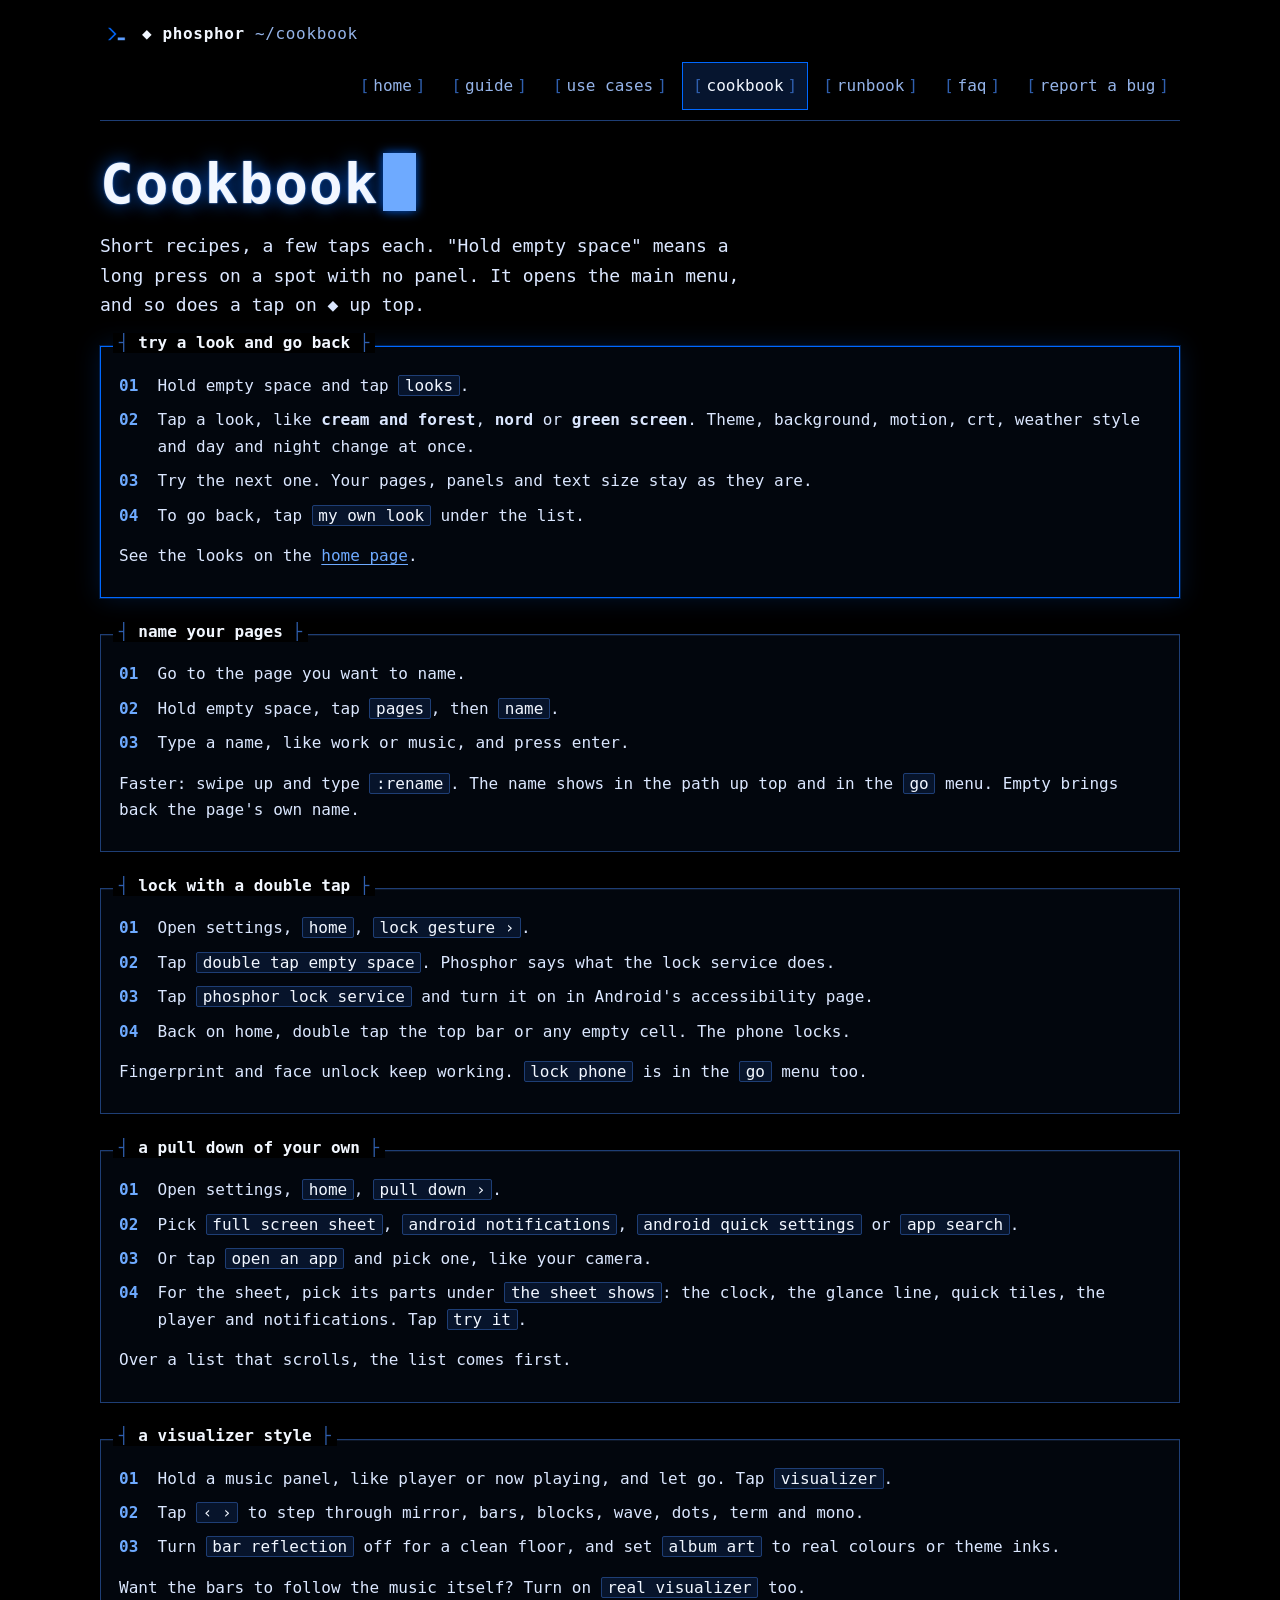
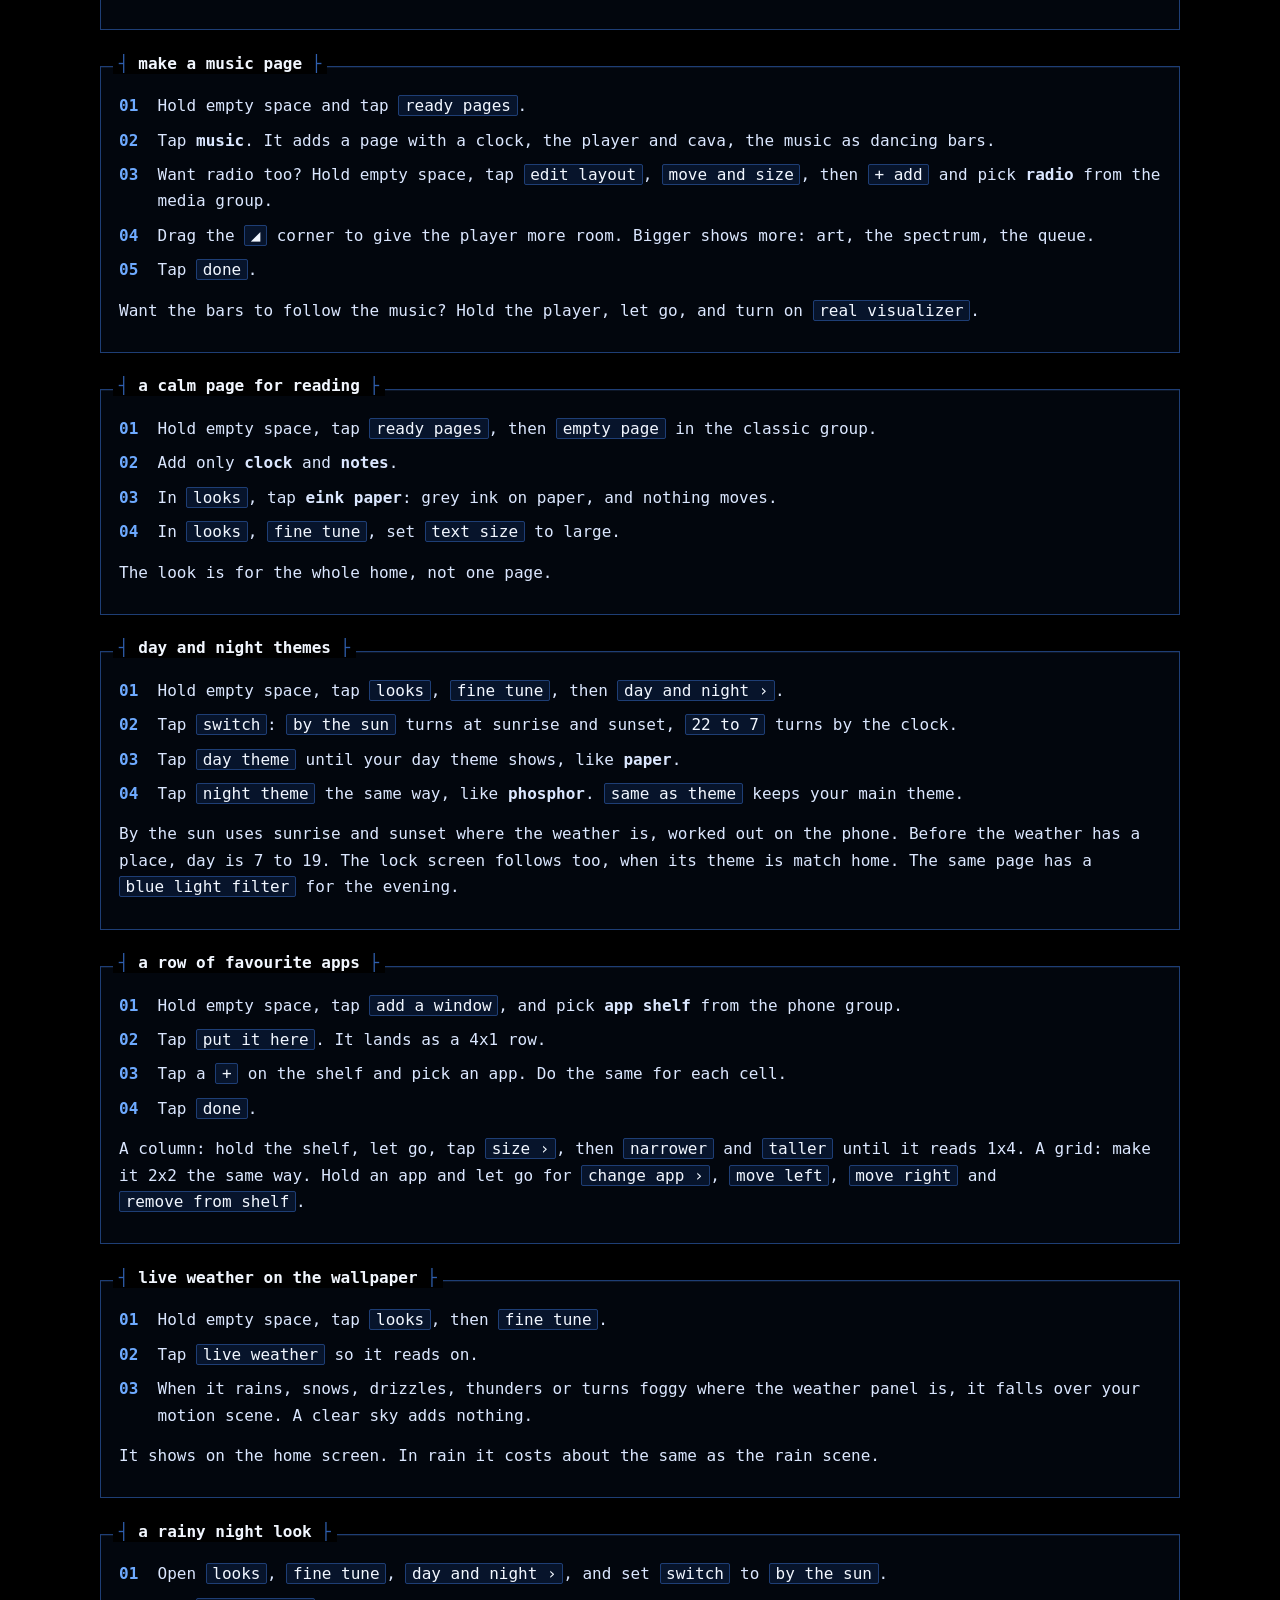
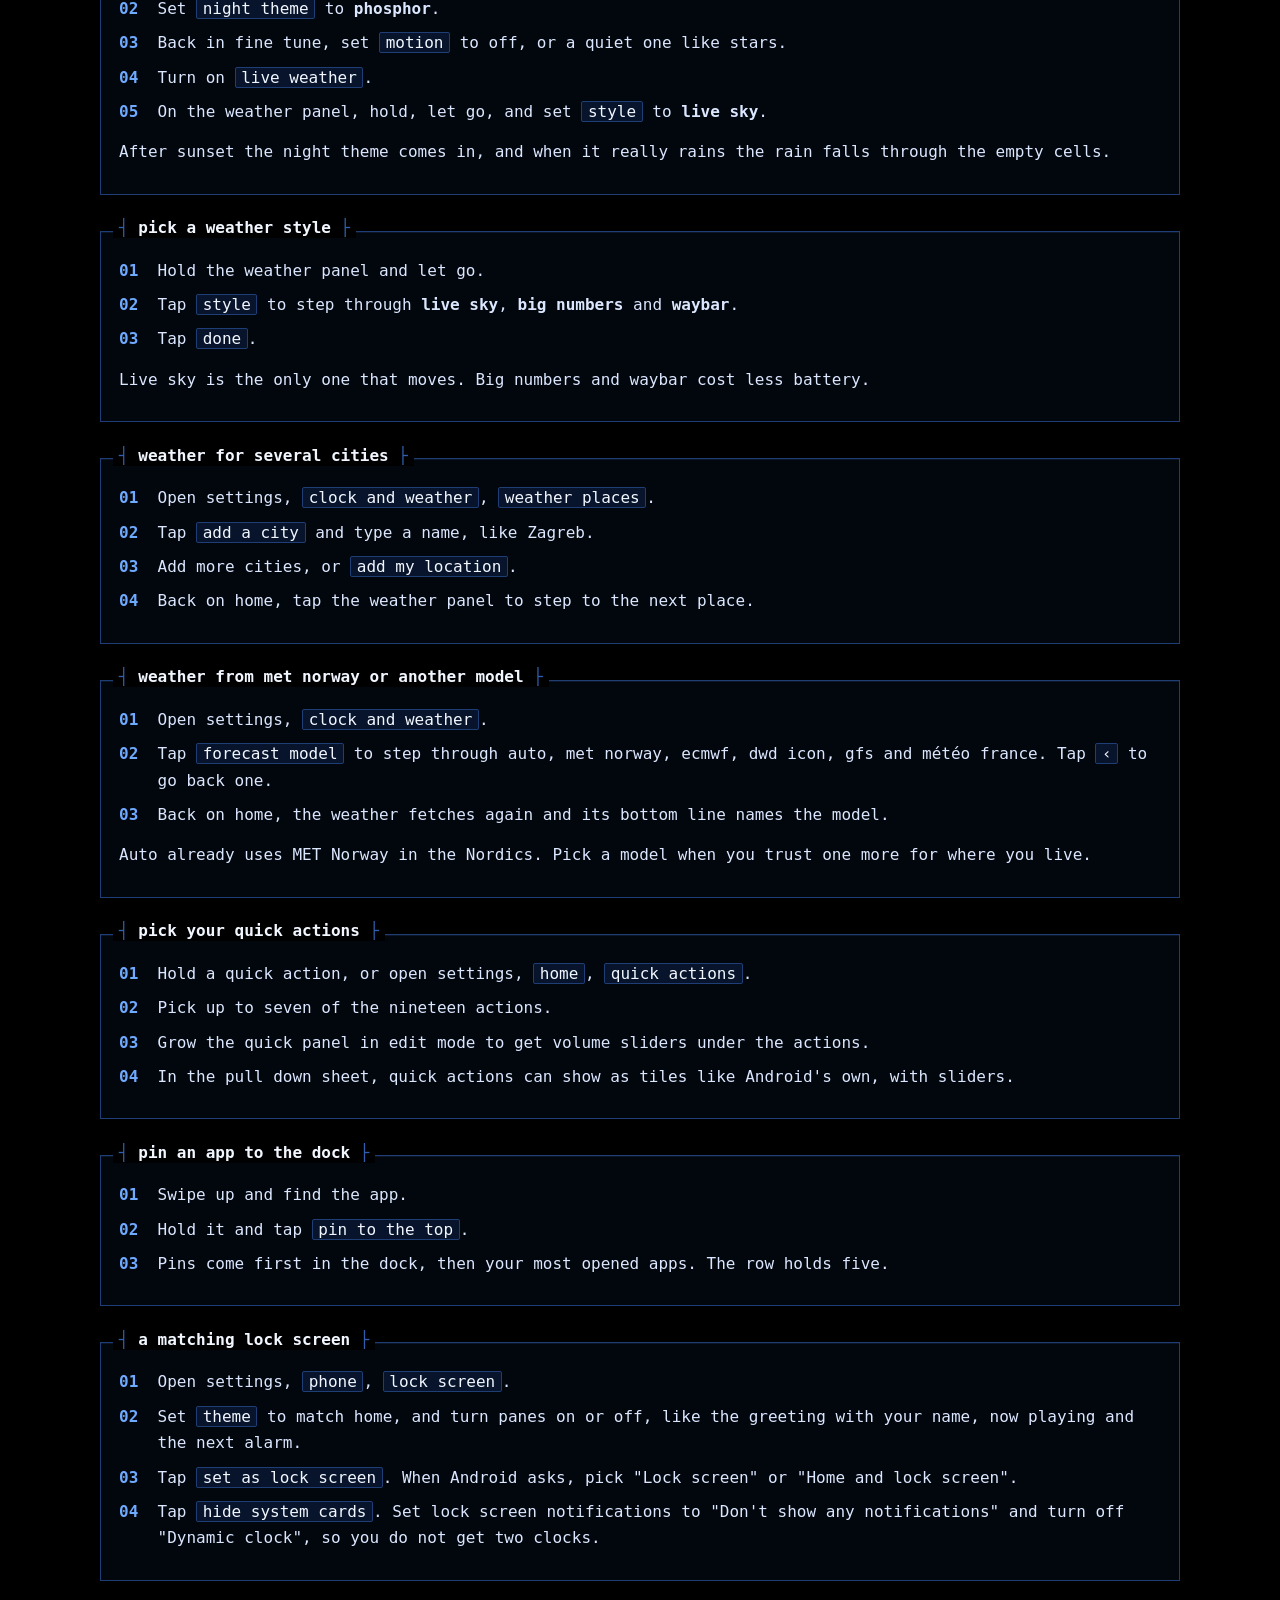
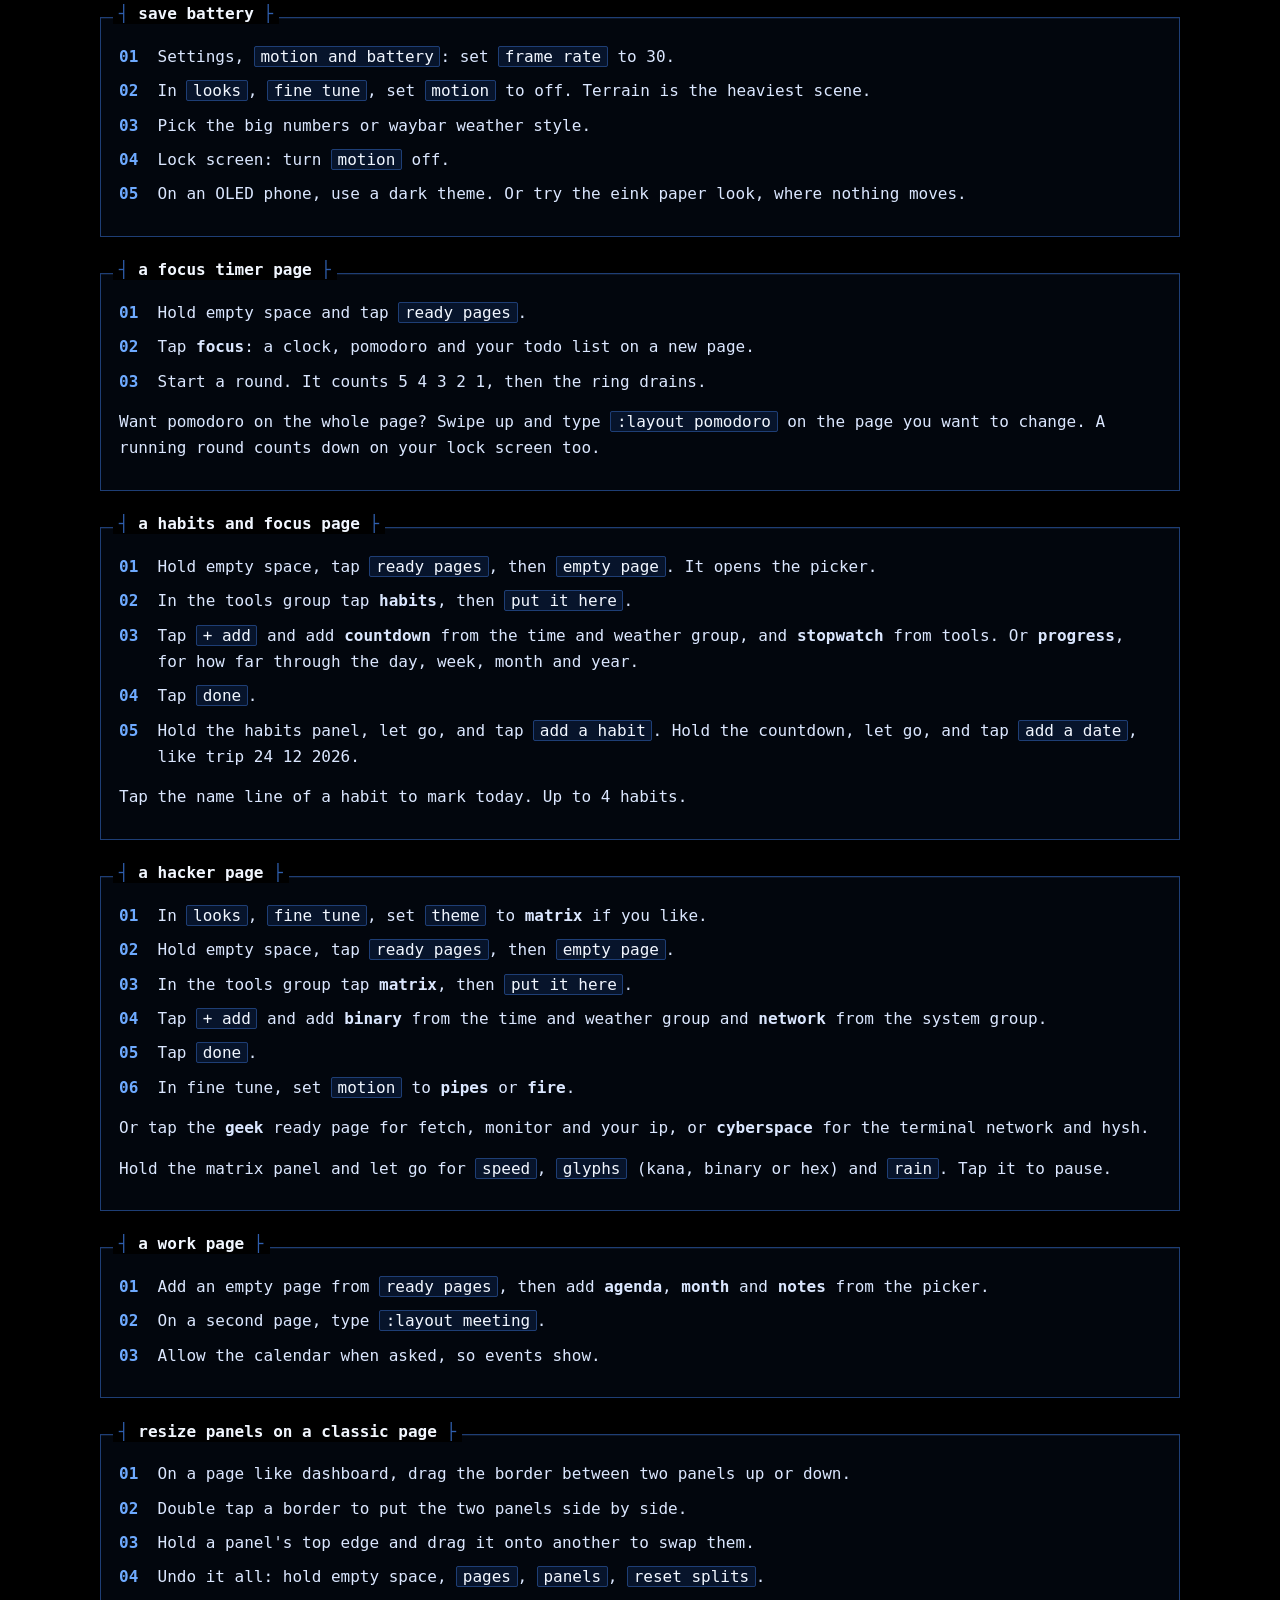
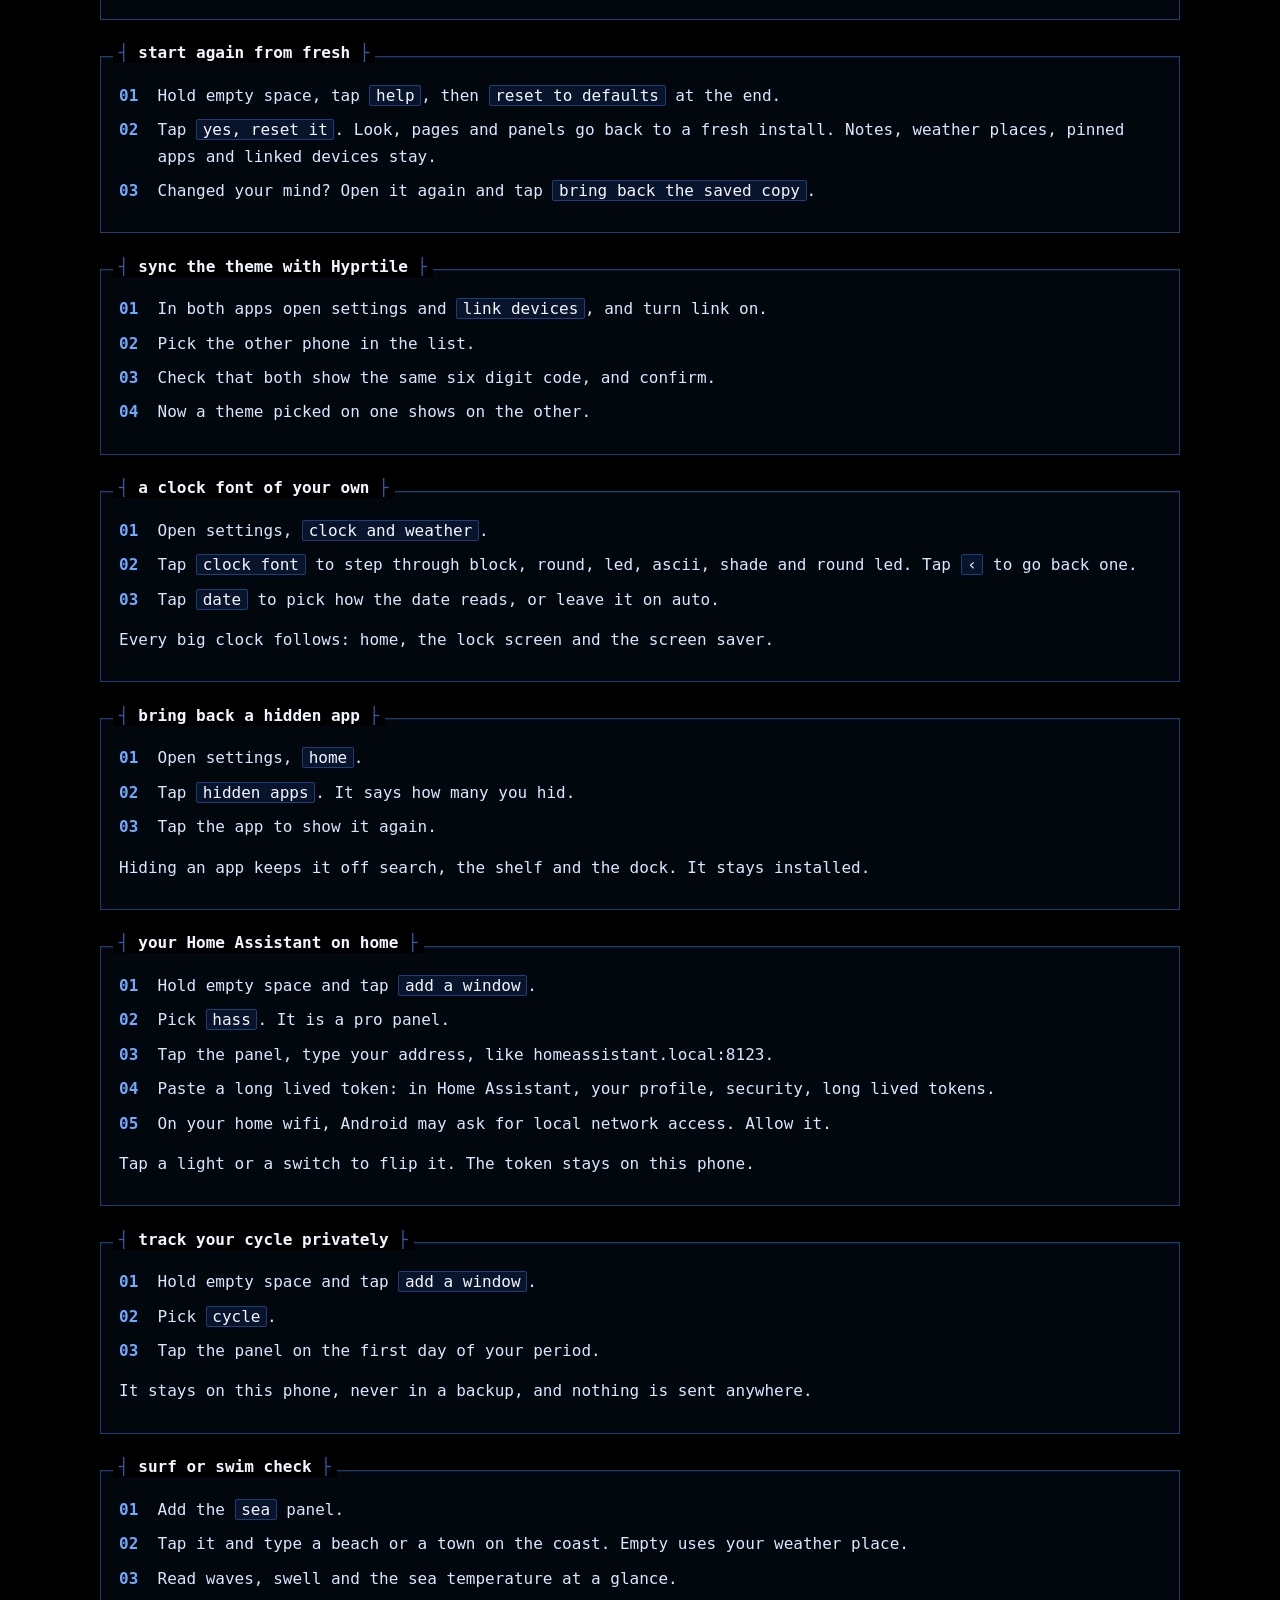
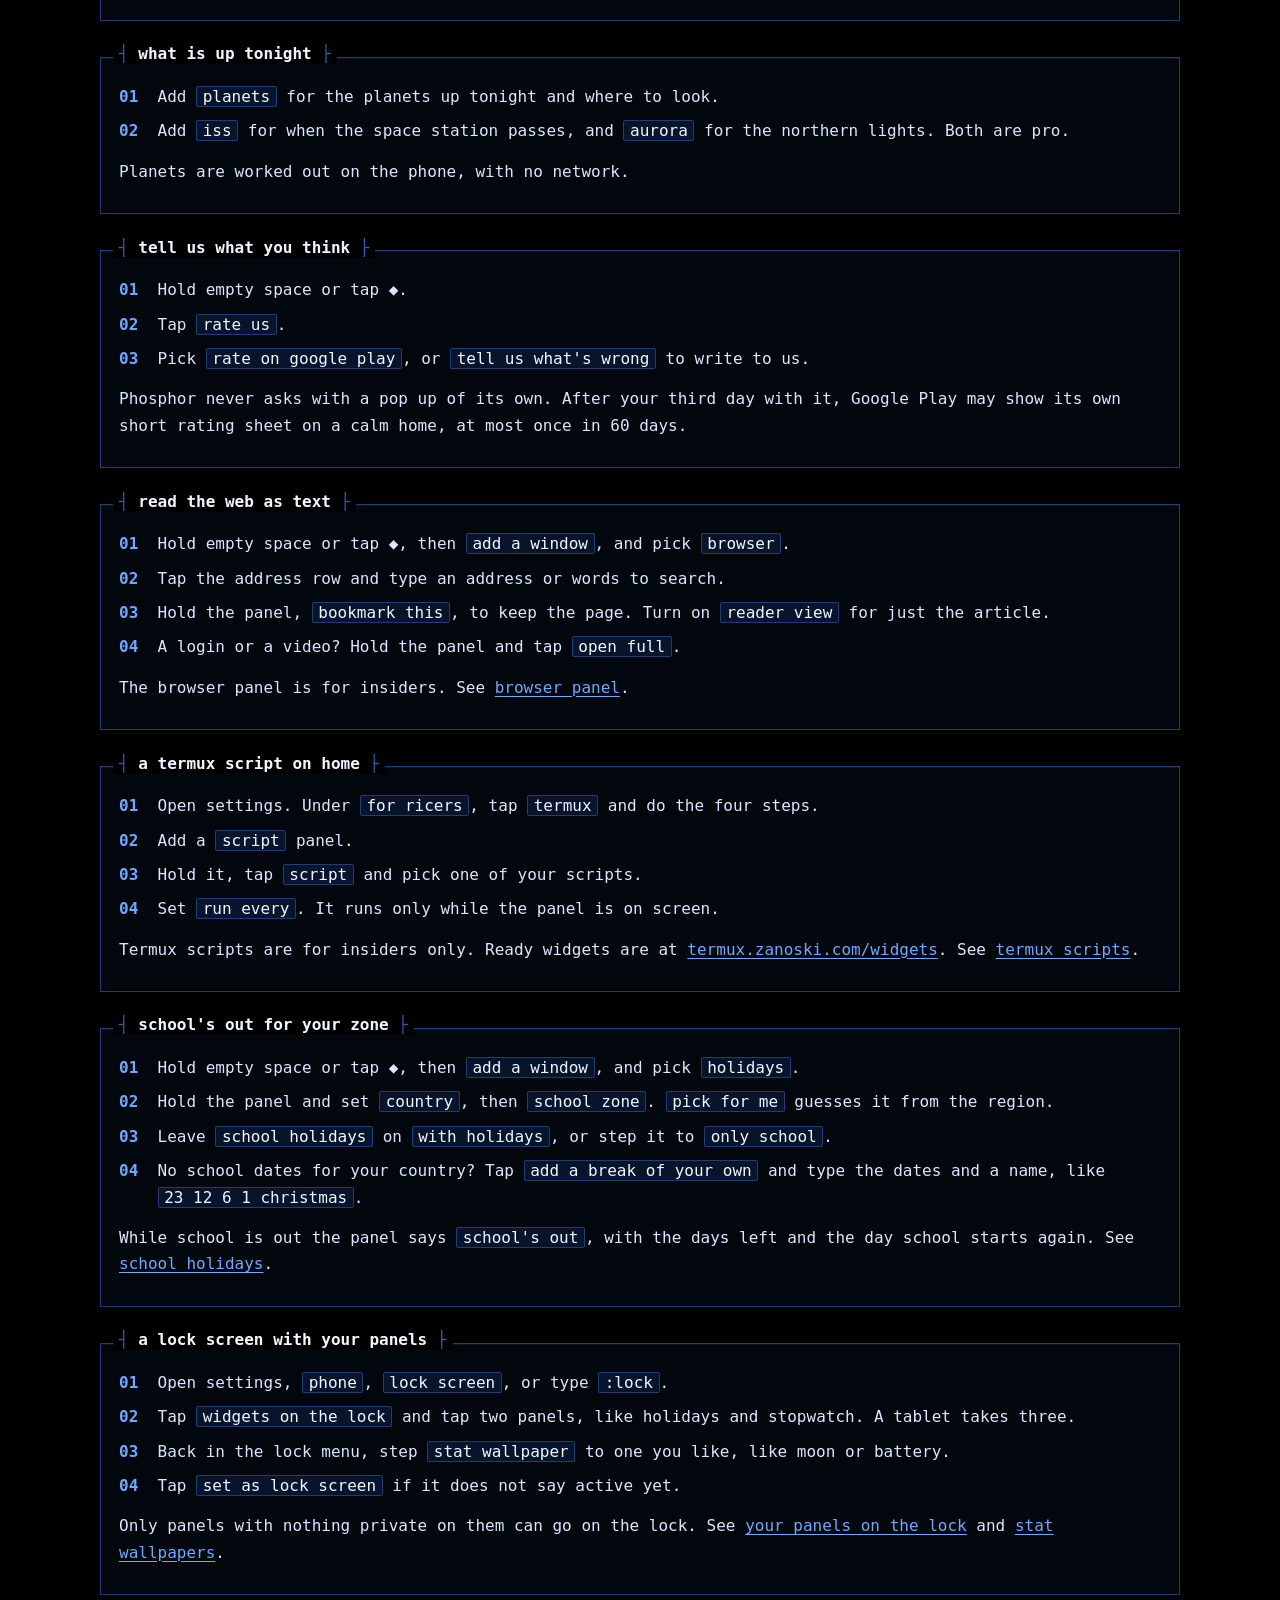
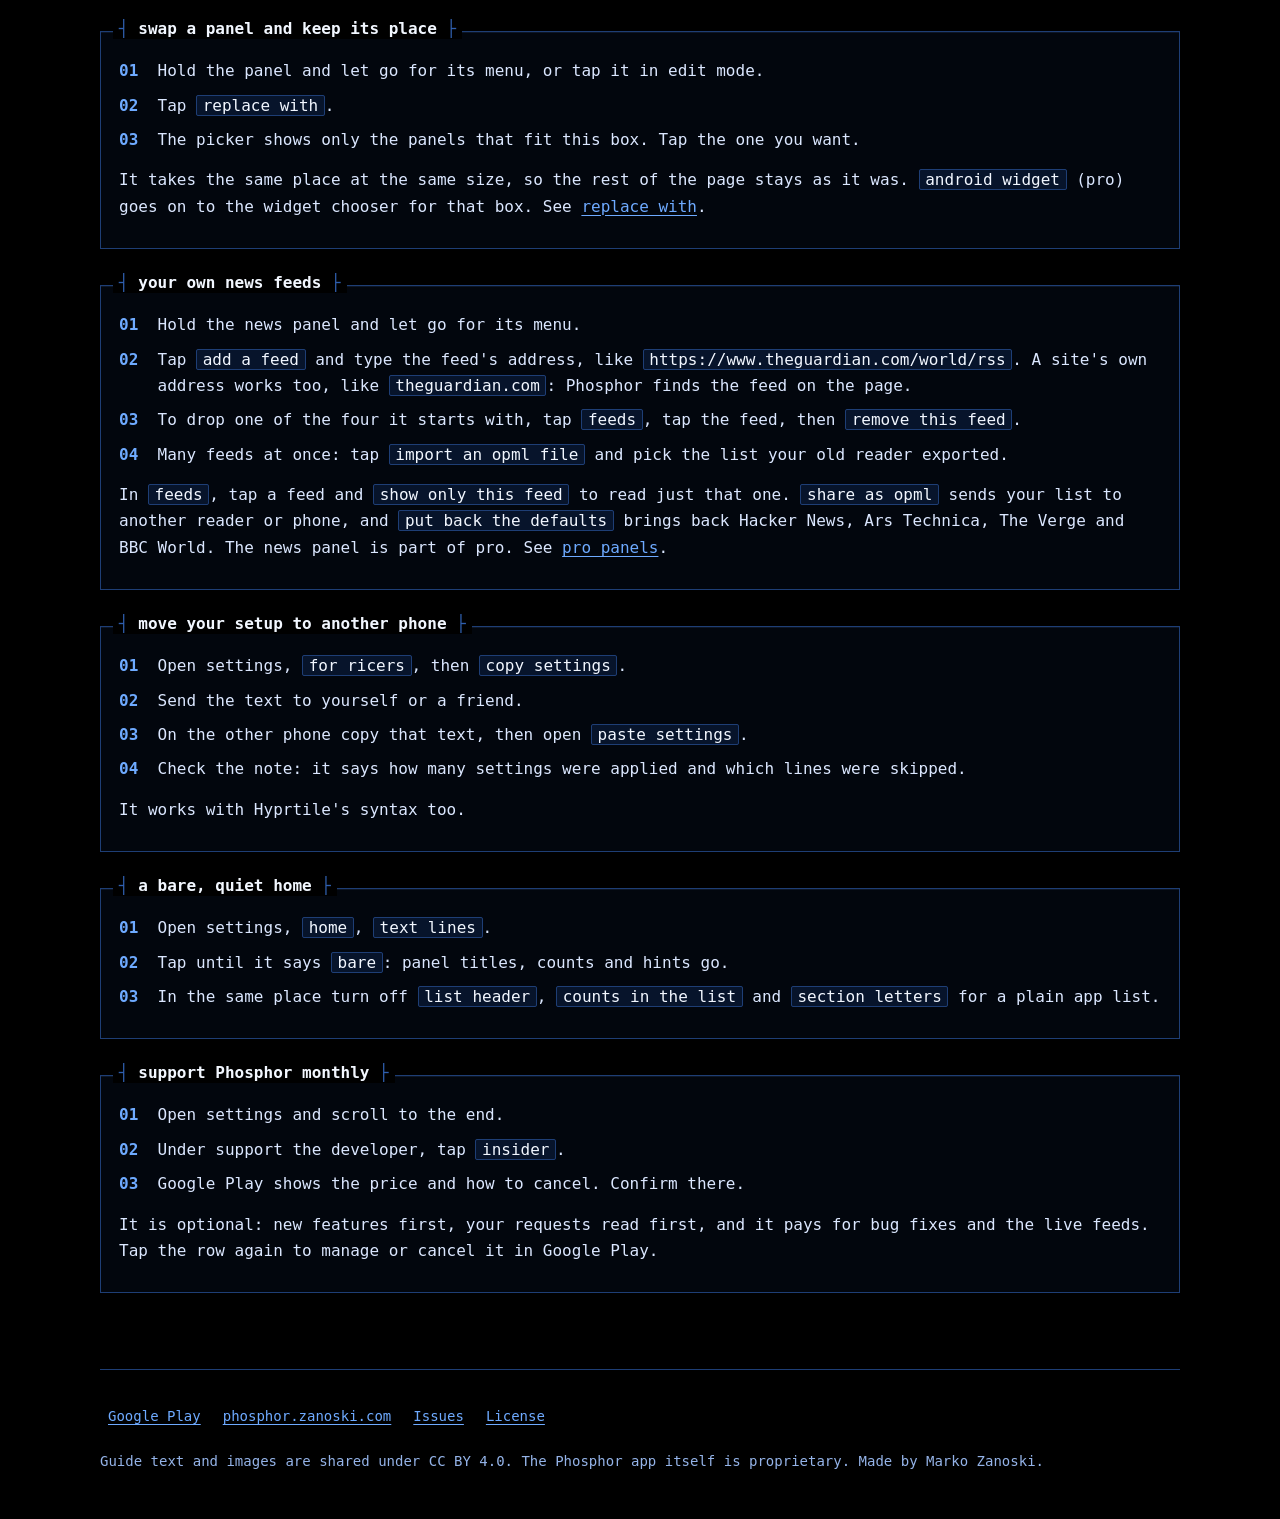
==== commit 03b2a8bf: "Guide follows Phosphor 3.02: rename apps, app list options, hold time, private space, copy and paste" ====
--- a/docs/cookbook.html
+++ b/docs/cookbook.html
@@ -99,13 +99,17 @@
 <ol class="steps"><li>Hold the panel and let go for its menu, or tap it in edit mode.</li><li>Tap <code>replace with</code>.</li><li>The picker shows only the panels that fit this box. Tap the one you want.</li></ol><p>It takes the same place at the same size, so the rest of the page stays as it was. <code>android widget</code> (pro) goes on to the widget chooser for that box. See <a href="guide.html#replace">replace with</a>.</p>
 </section><section class="box " id="newsfeeds" aria-labelledby="newsfeeds-h"><h2 class="tag" id="newsfeeds-h">your own news feeds</h2>
 <ol class="steps"><li>Hold the news panel and let go for its menu.</li><li>Tap <code>add a feed</code> and type the feed's address, like <code>https://www.theguardian.com/world/rss</code>. A site's own address works too, like <code>theguardian.com</code>: Phosphor finds the feed on the page.</li><li>To drop one of the four it starts with, tap <code>feeds</code>, tap the feed, then <code>remove this feed</code>.</li><li>Many feeds at once: tap <code>import an opml file</code> and pick the list your old reader exported.</li></ol><p>In <code>feeds</code>, tap a feed and <code>show only this feed</code> to read just that one. <code>share as opml</code> sends your list to another reader or phone, and <code>put back the defaults</code> brings back Hacker News, Ars Technica, The Verge and BBC World. The news panel is part of pro. See <a href="guide.html#protools">pro panels</a>.</p>
+</section><section class="box " id="movephone" aria-labelledby="movephone-h"><h2 class="tag" id="movephone-h">move your setup to another phone</h2>
+<ol class="steps"><li>Open settings, <code>for ricers</code>, then <code>copy settings</code>.</li><li>Send the text to yourself or a friend.</li><li>On the other phone copy that text, then open <code>paste settings</code>.</li><li>Check the note: it says how many settings were applied and which lines were skipped.</li></ol><p>It works with Hyprtile's syntax too.</p>
+</section><section class="box " id="barehome" aria-labelledby="barehome-h"><h2 class="tag" id="barehome-h">a bare, quiet home</h2>
+<ol class="steps"><li>Open settings, <code>home</code>, <code>text lines</code>.</li><li>Tap until it says <code>bare</code>: panel titles, counts and hints go.</li><li>In the same place turn off <code>list header</code>, <code>counts in the list</code> and <code>section letters</code> for a plain app list.</li></ol>
 </section><section class="box " id="supportsub" aria-labelledby="supportsub-h"><h2 class="tag" id="supportsub-h">support Phosphor monthly</h2>
 <ol class="steps"><li>Open settings and scroll to the end.</li><li>Under support the developer, tap <code>insider</code>.</li><li>Google Play shows the price and how to cancel. Confirm there.</li></ol><p>It is optional: new features first, your requests read first, and it pays for bug fixes and the live feeds. Tap the row again to manage or cancel it in Google Play.</p>
 </section>
 </main>
 <footer>
   <ul>
-    <li><a href="https://play.google.com/store/apps/details?id=com.zanoshky.phosphor">Google Play</a></li>
+    <li><a href="https://play.google.com/store/apps/details?id=com.zanoshky.phosphor&amp;referrer=utm_source%3Dgithub%26utm_medium%3Dguide%26utm_campaign%3Dphosphor-2026-11">Google Play</a></li>
     <li><a href="https://phosphor.zanoski.com">phosphor.zanoski.com</a></li>
     <li><a href="https://github.com/Zanoshky/phosphor-launcher/issues">Issues</a></li>
     <li><a href="https://github.com/Zanoshky/phosphor-launcher/blob/main/LICENSE">License</a></li>
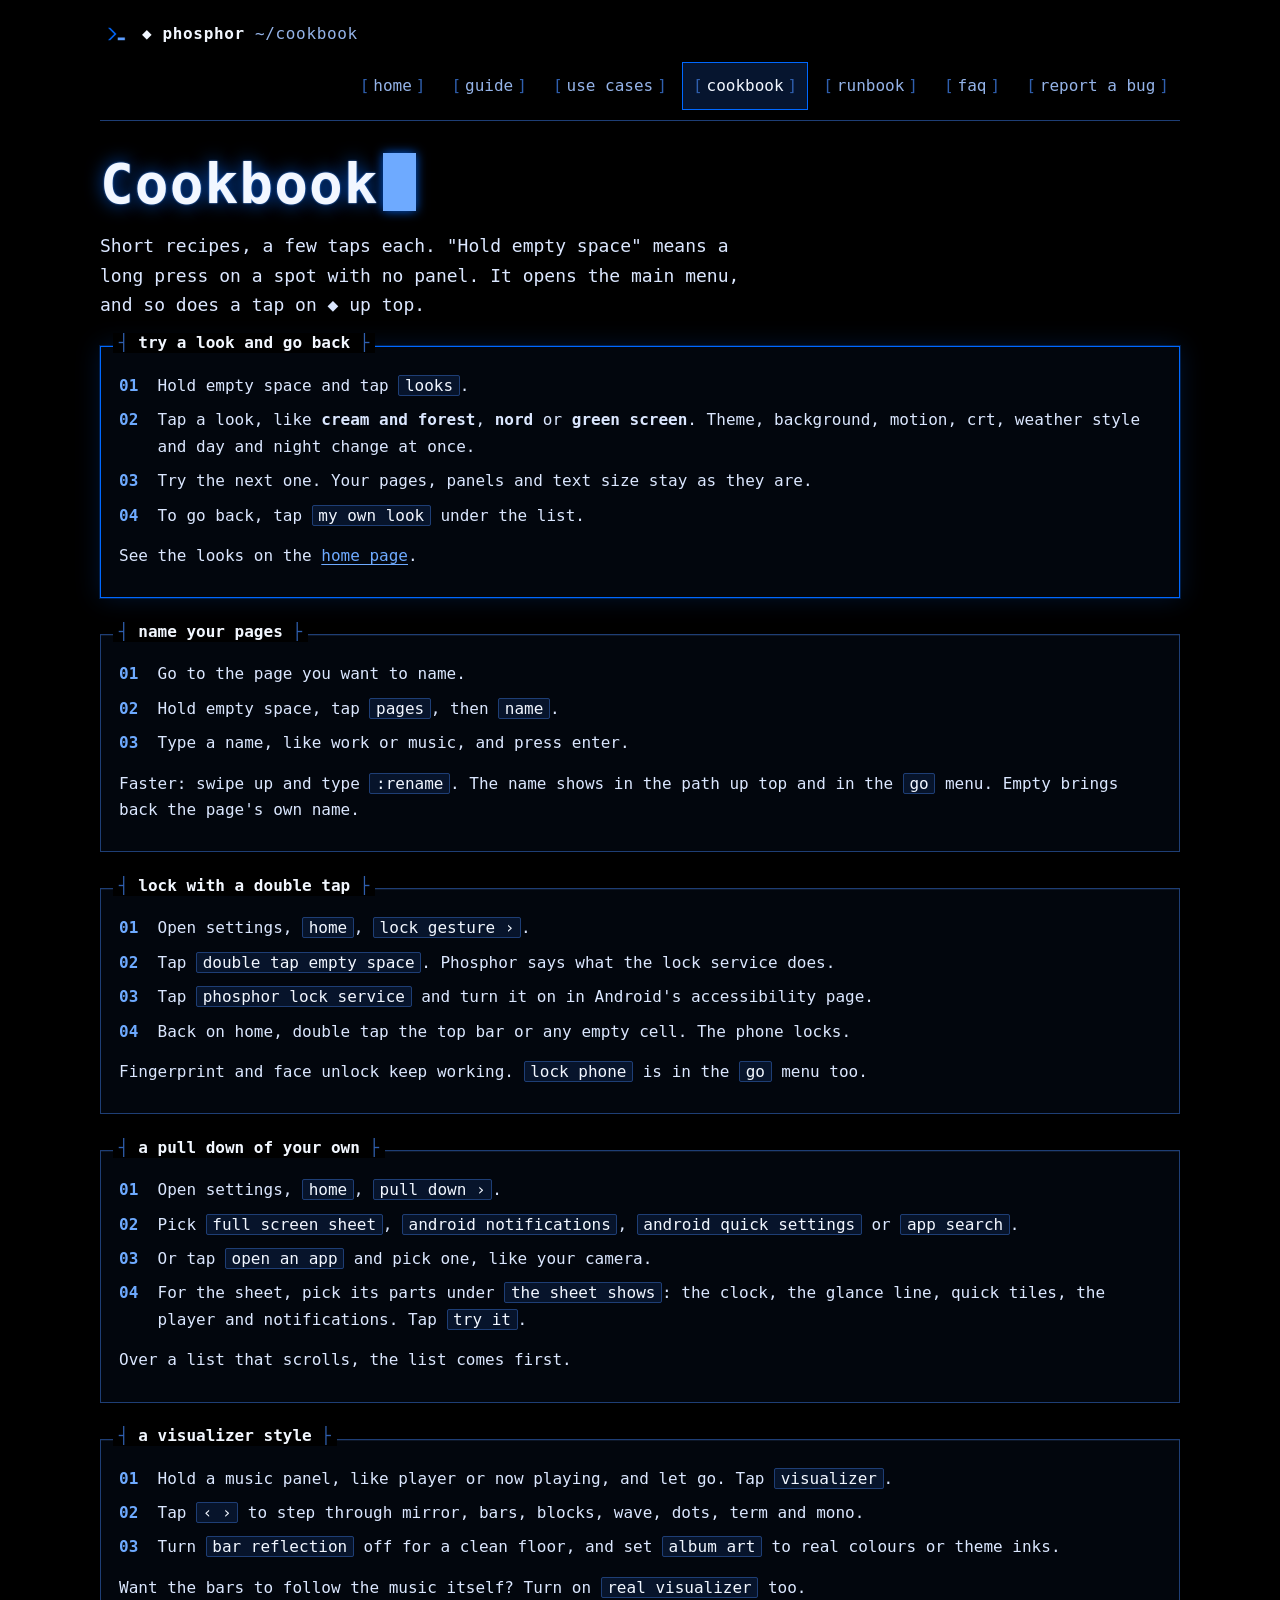
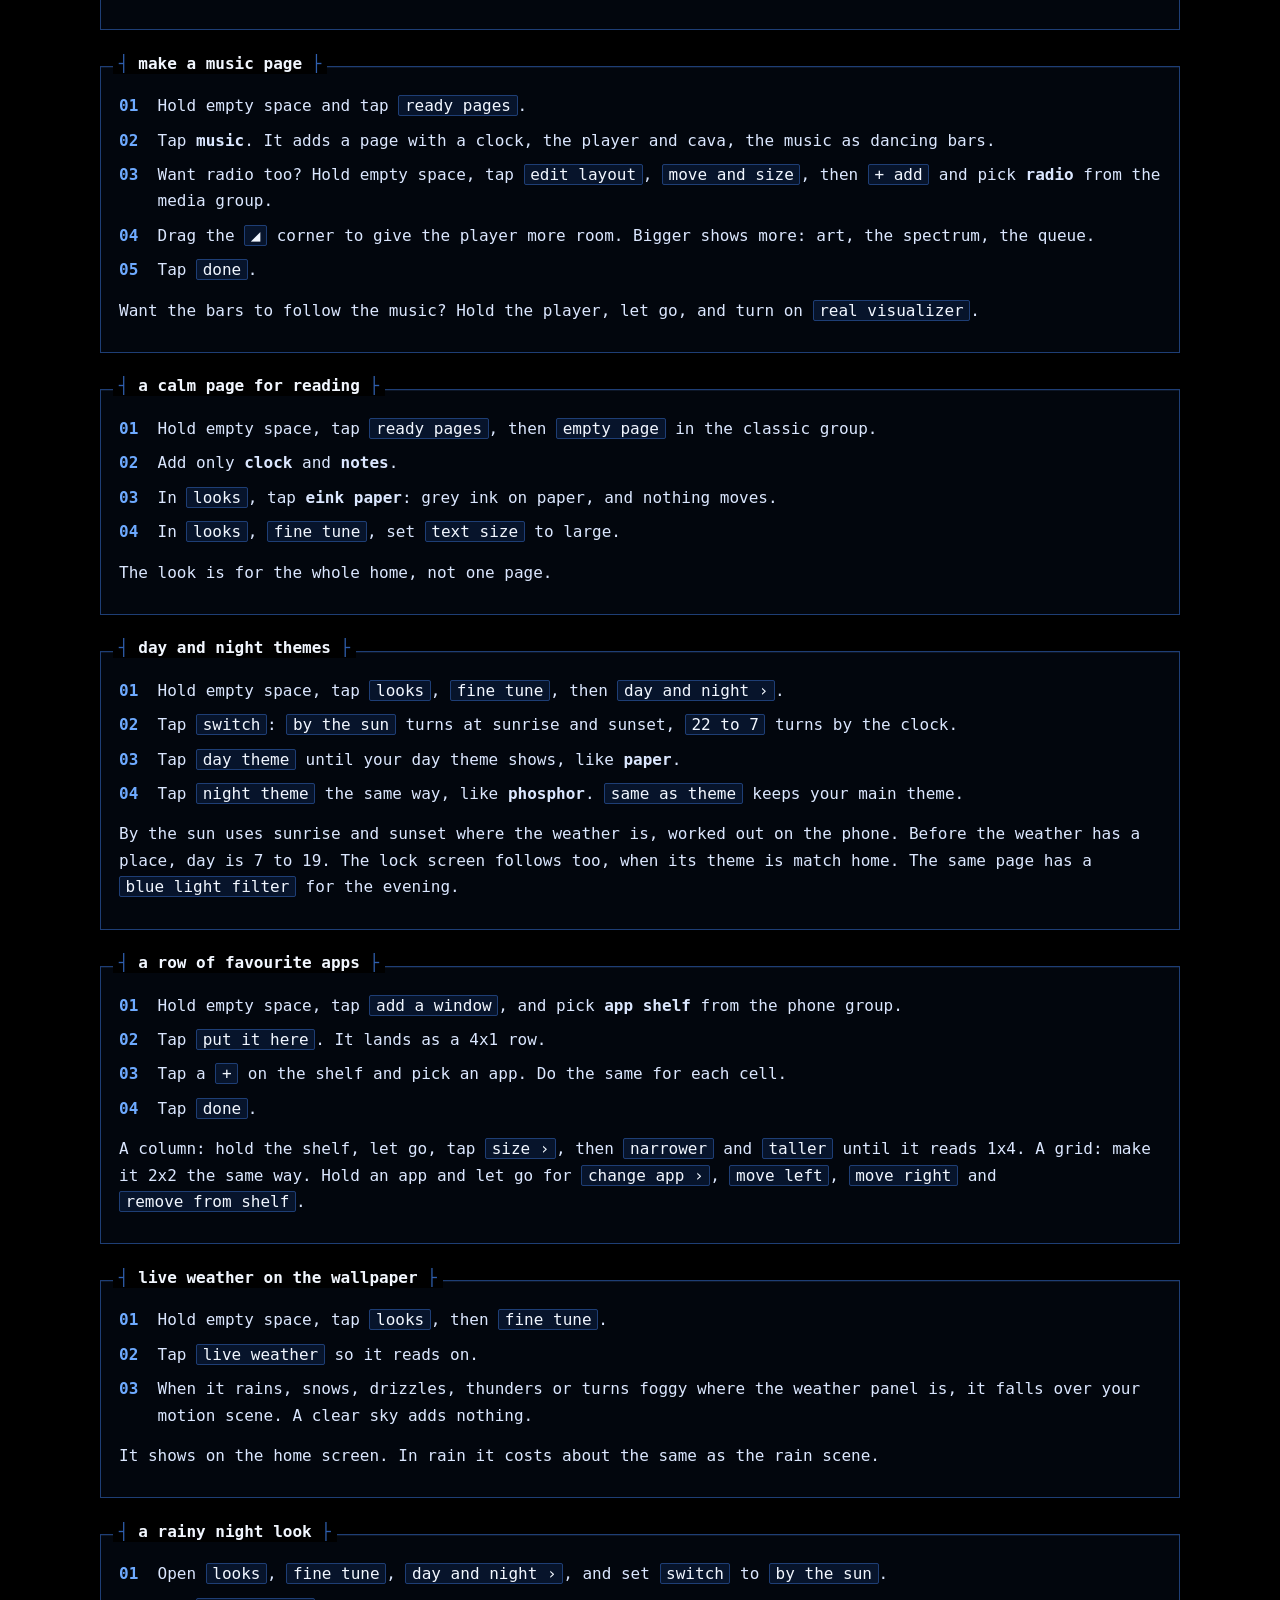
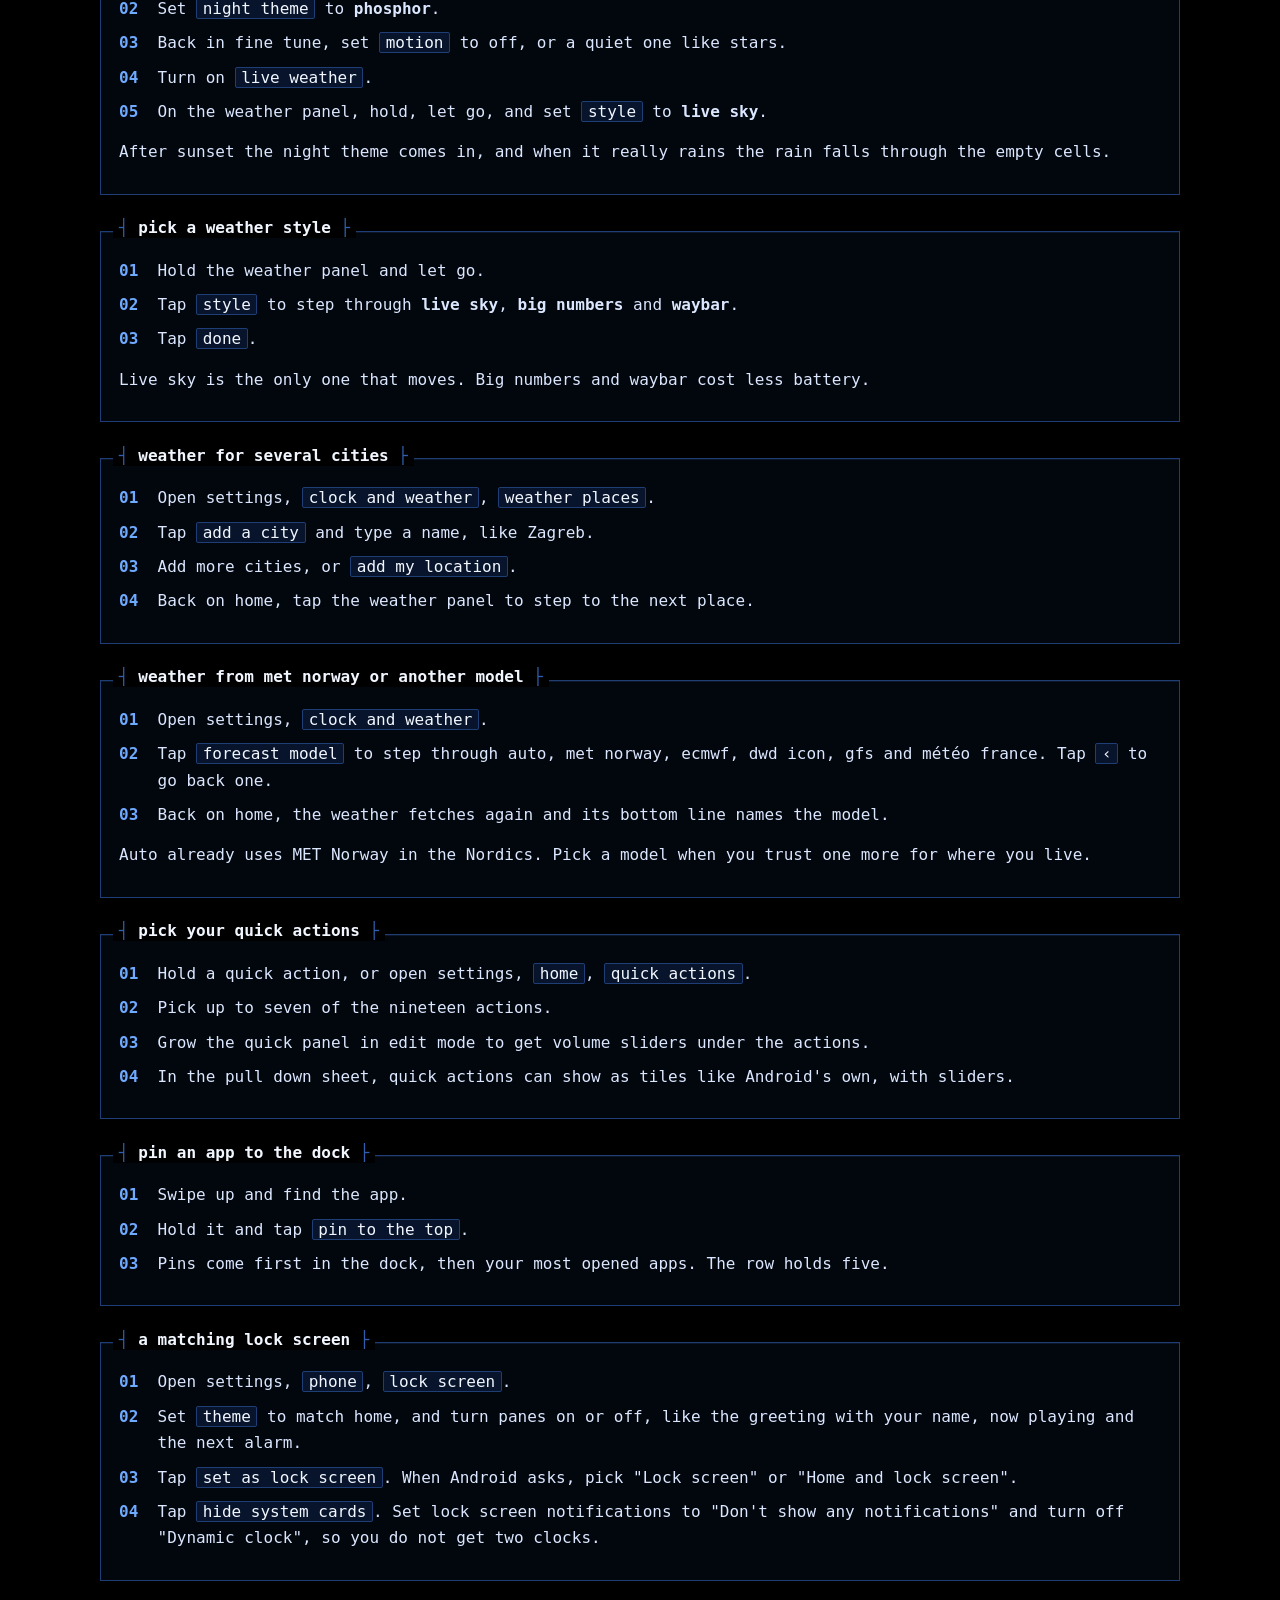
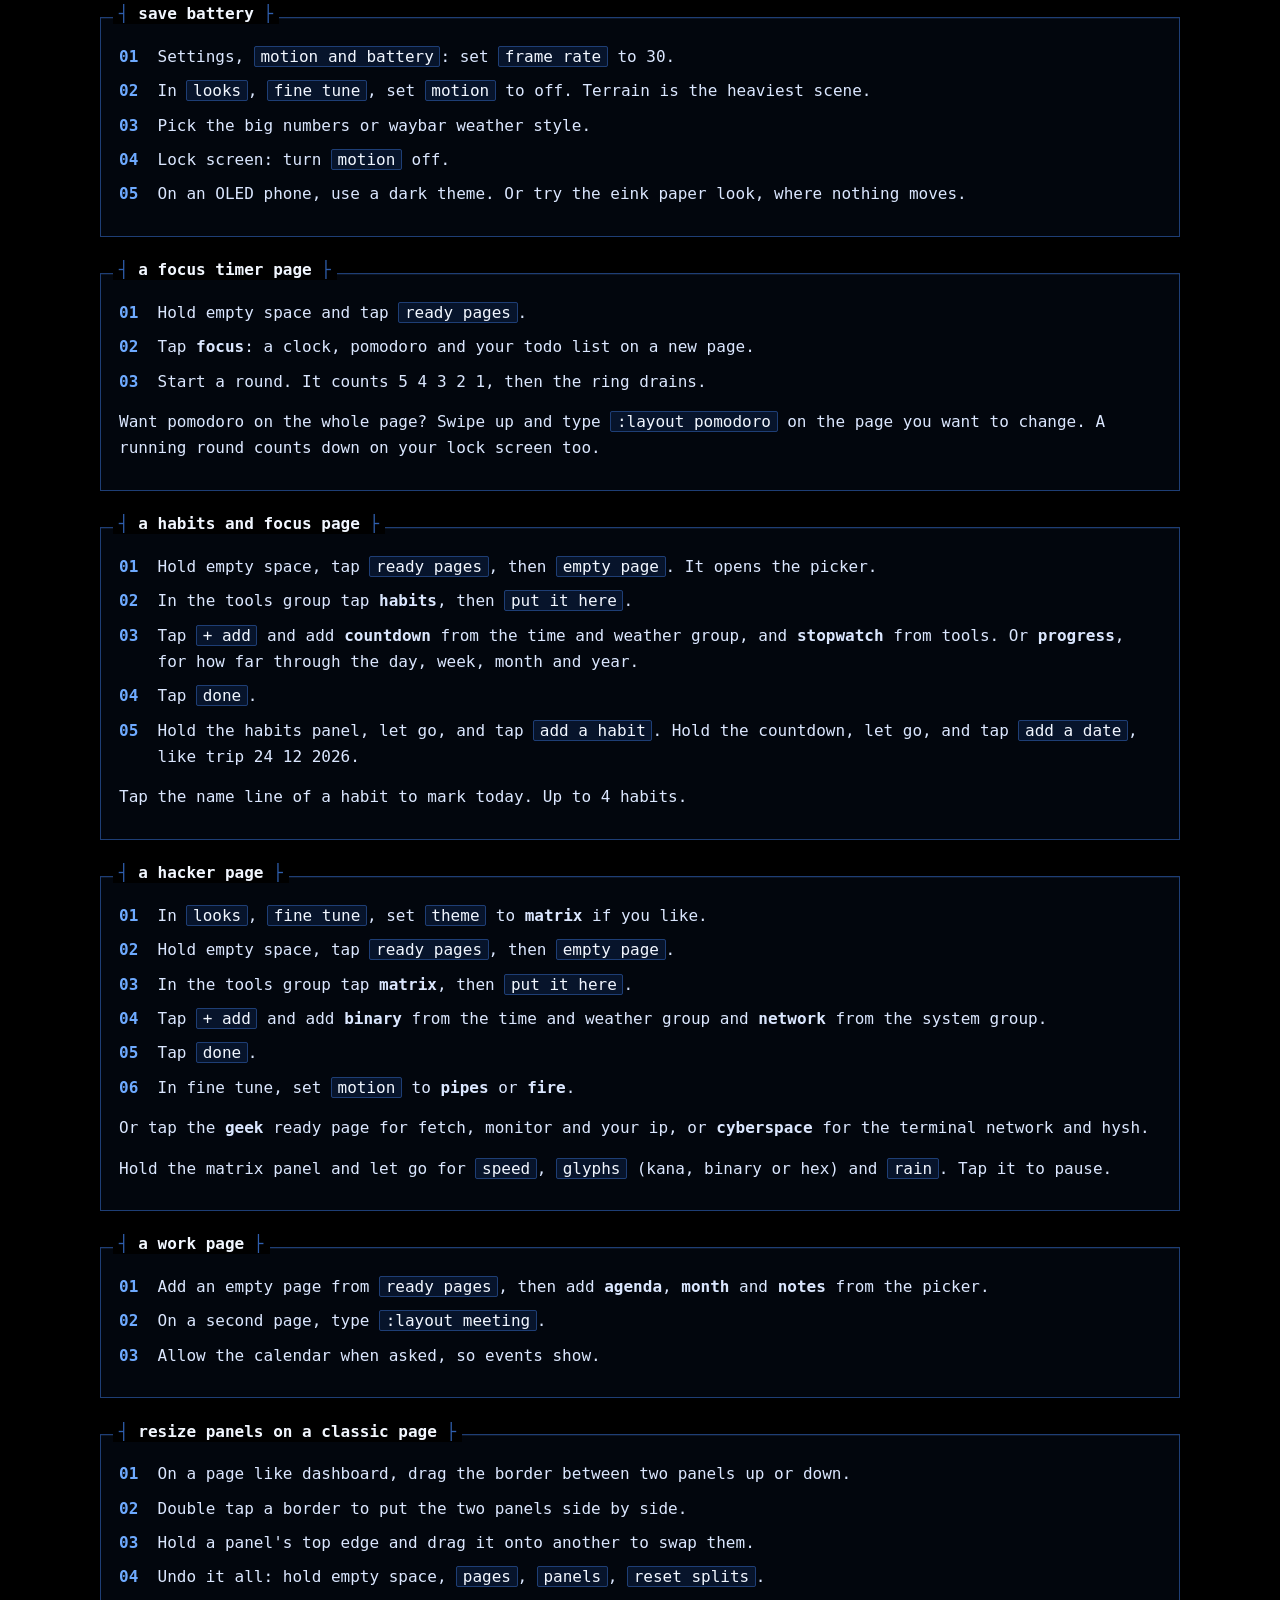
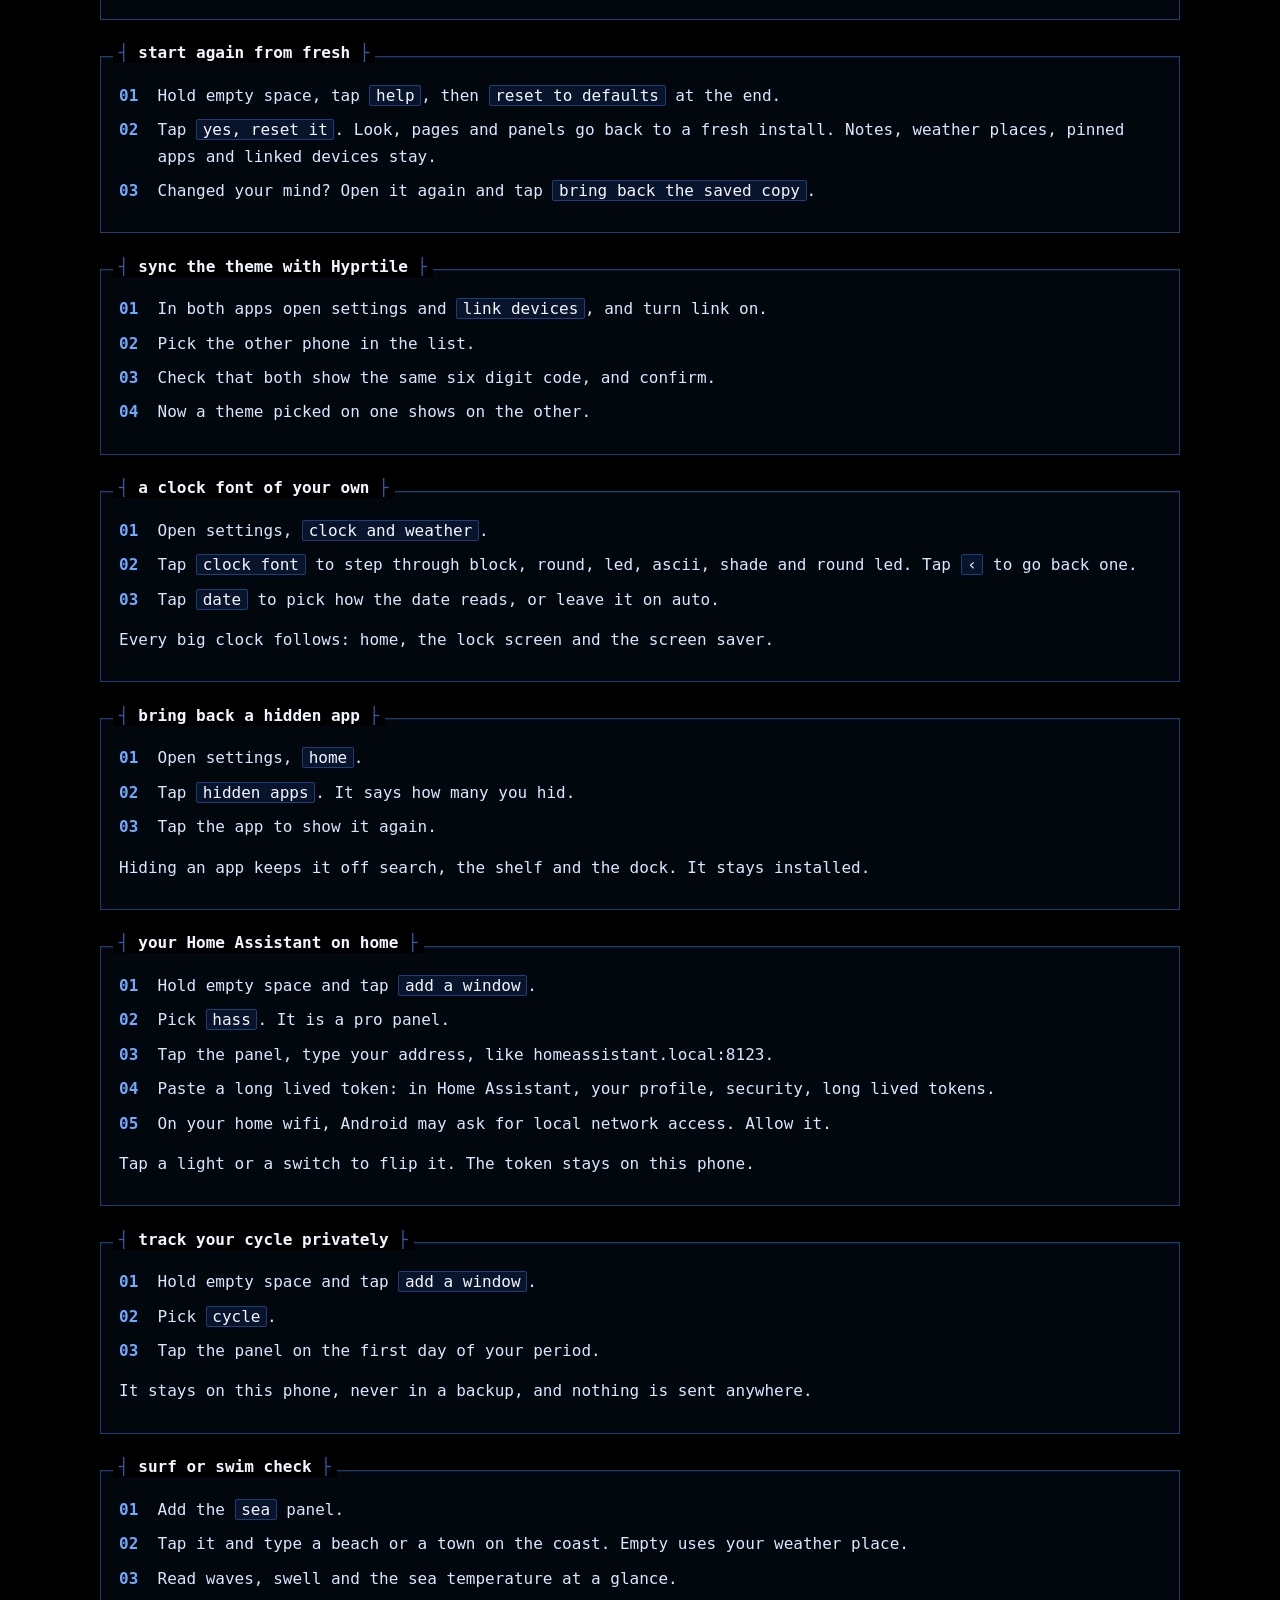
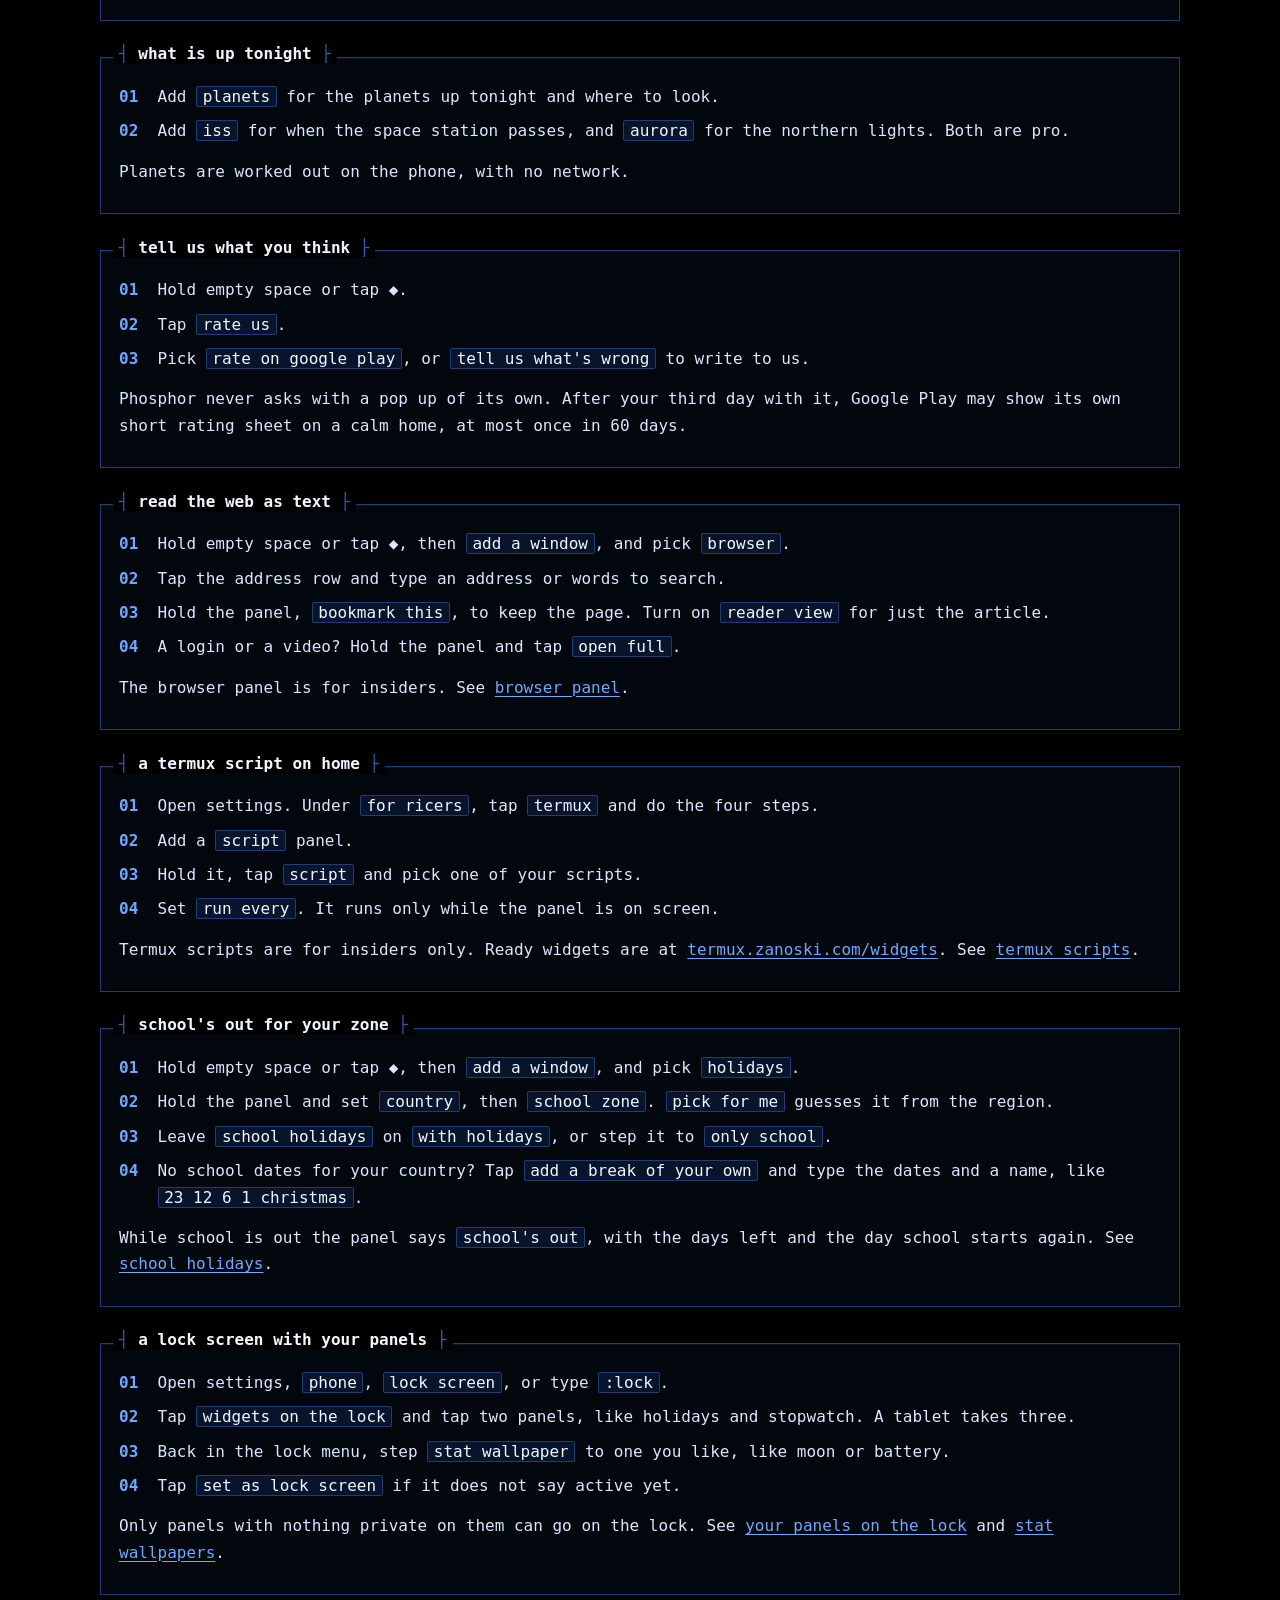
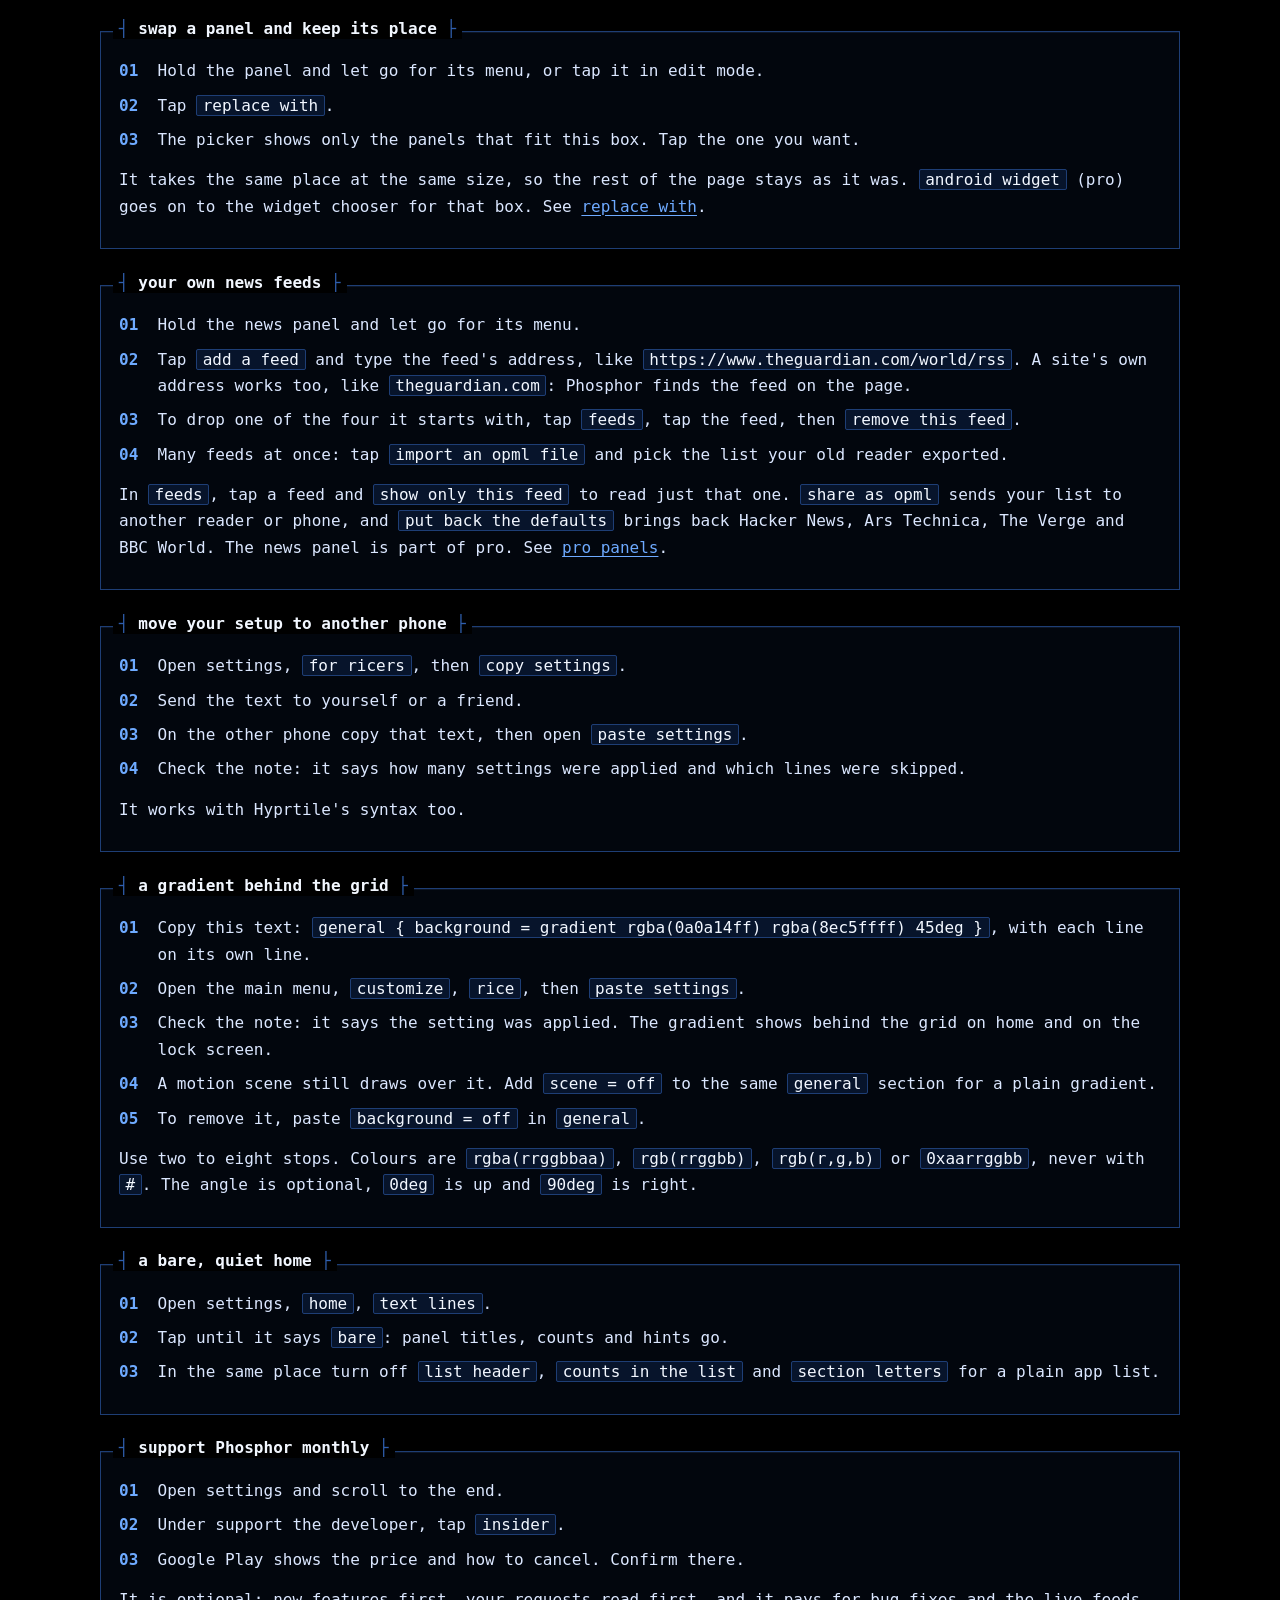
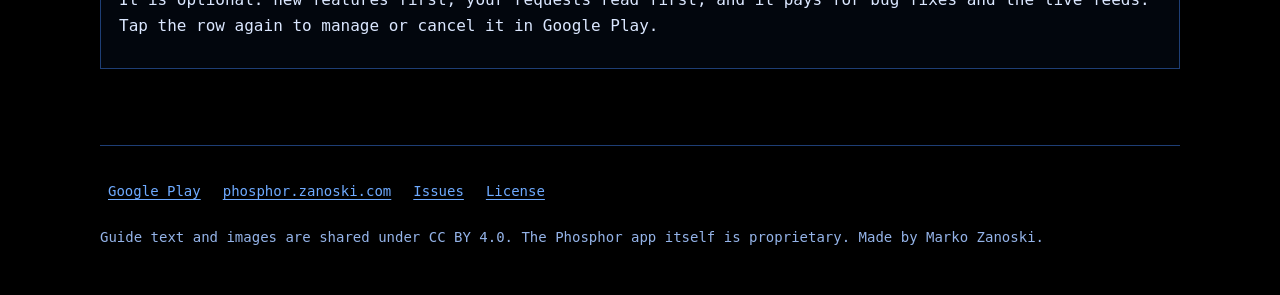
==== commit ab4fb51b: "Guide follows Phosphor 3.03: custom gradient background from the settings text (guide, recipe, faq);" ====
--- a/docs/cookbook.html
+++ b/docs/cookbook.html
@@ -101,6 +101,8 @@
 <ol class="steps"><li>Hold the news panel and let go for its menu.</li><li>Tap <code>add a feed</code> and type the feed's address, like <code>https://www.theguardian.com/world/rss</code>. A site's own address works too, like <code>theguardian.com</code>: Phosphor finds the feed on the page.</li><li>To drop one of the four it starts with, tap <code>feeds</code>, tap the feed, then <code>remove this feed</code>.</li><li>Many feeds at once: tap <code>import an opml file</code> and pick the list your old reader exported.</li></ol><p>In <code>feeds</code>, tap a feed and <code>show only this feed</code> to read just that one. <code>share as opml</code> sends your list to another reader or phone, and <code>put back the defaults</code> brings back Hacker News, Ars Technica, The Verge and BBC World. The news panel is part of pro. See <a href="guide.html#protools">pro panels</a>.</p>
 </section><section class="box " id="movephone" aria-labelledby="movephone-h"><h2 class="tag" id="movephone-h">move your setup to another phone</h2>
 <ol class="steps"><li>Open settings, <code>for ricers</code>, then <code>copy settings</code>.</li><li>Send the text to yourself or a friend.</li><li>On the other phone copy that text, then open <code>paste settings</code>.</li><li>Check the note: it says how many settings were applied and which lines were skipped.</li></ol><p>It works with Hyprtile's syntax too.</p>
+</section><section class="box " id="gradientbg" aria-labelledby="gradientbg-h"><h2 class="tag" id="gradientbg-h">a gradient behind the grid</h2>
+<ol class="steps"><li>Copy this text: <code>general { background = gradient rgba(0a0a14ff) rgba(8ec5ffff) 45deg }</code>, with each line on its own line.</li><li>Open the main menu, <code>customize</code>, <code>rice</code>, then <code>paste settings</code>.</li><li>Check the note: it says the setting was applied. The gradient shows behind the grid on home and on the lock screen.</li><li>A motion scene still draws over it. Add <code>scene = off</code> to the same <code>general</code> section for a plain gradient.</li><li>To remove it, paste <code>background = off</code> in <code>general</code>.</li></ol><p>Use two to eight stops. Colours are <code>rgba(rrggbbaa)</code>, <code>rgb(rrggbb)</code>, <code>rgb(r,g,b)</code> or <code>0xaarrggbb</code>, never with <code>#</code>. The angle is optional, <code>0deg</code> is up and <code>90deg</code> is right.</p>
 </section><section class="box " id="barehome" aria-labelledby="barehome-h"><h2 class="tag" id="barehome-h">a bare, quiet home</h2>
 <ol class="steps"><li>Open settings, <code>home</code>, <code>text lines</code>.</li><li>Tap until it says <code>bare</code>: panel titles, counts and hints go.</li><li>In the same place turn off <code>list header</code>, <code>counts in the list</code> and <code>section letters</code> for a plain app list.</li></ol>
 </section><section class="box " id="supportsub" aria-labelledby="supportsub-h"><h2 class="tag" id="supportsub-h">support Phosphor monthly</h2>
--- a/docs/style.css
+++ b/docs/style.css
@@ -215,3 +215,6 @@
 .cols { columns: 2 320px; column-gap: 32px; }
 .cols li { break-inside: avoid; }
 .grid.three { grid-template-columns: repeat(auto-fit, minmax(min(100%, 260px), 1fr)); }
+
+pre { margin: 0.8em 0; overflow-x: auto; }
+pre code { display: block; padding: 0.6em 0.8em; white-space: pre; }
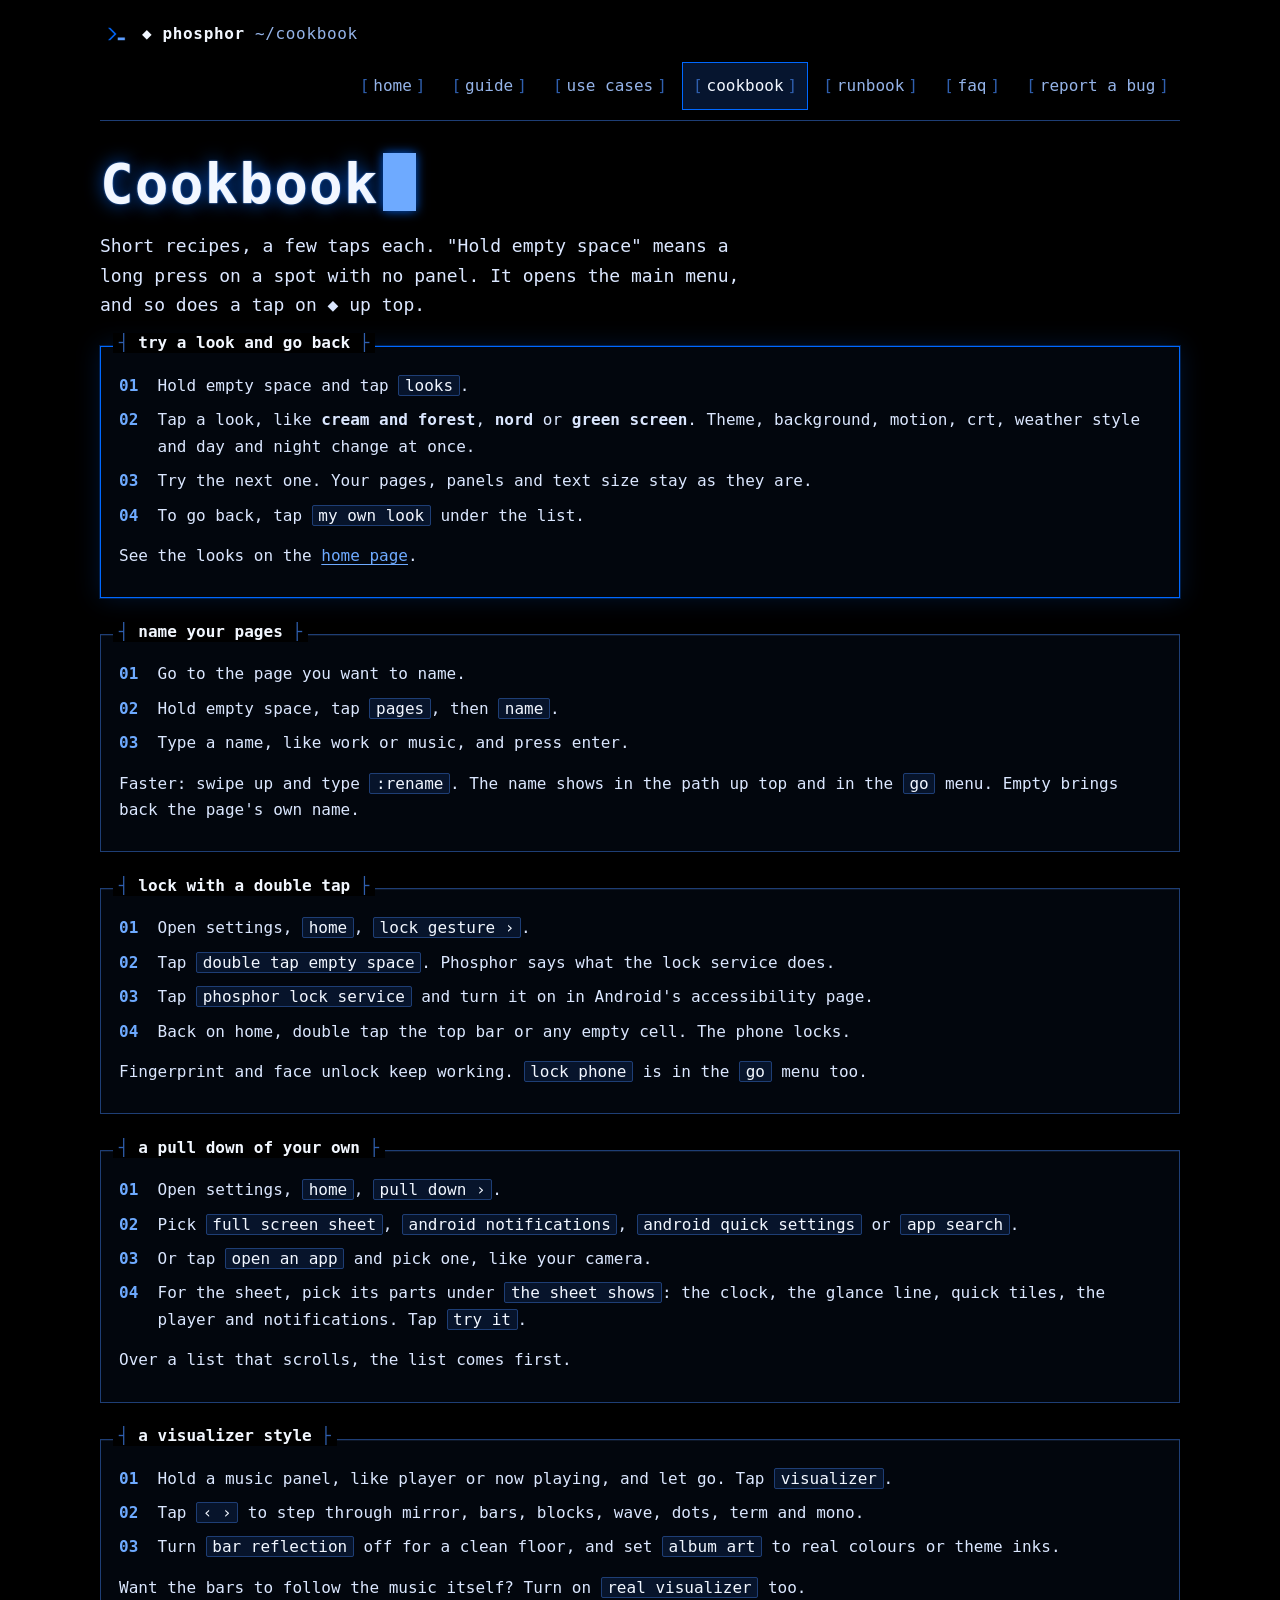
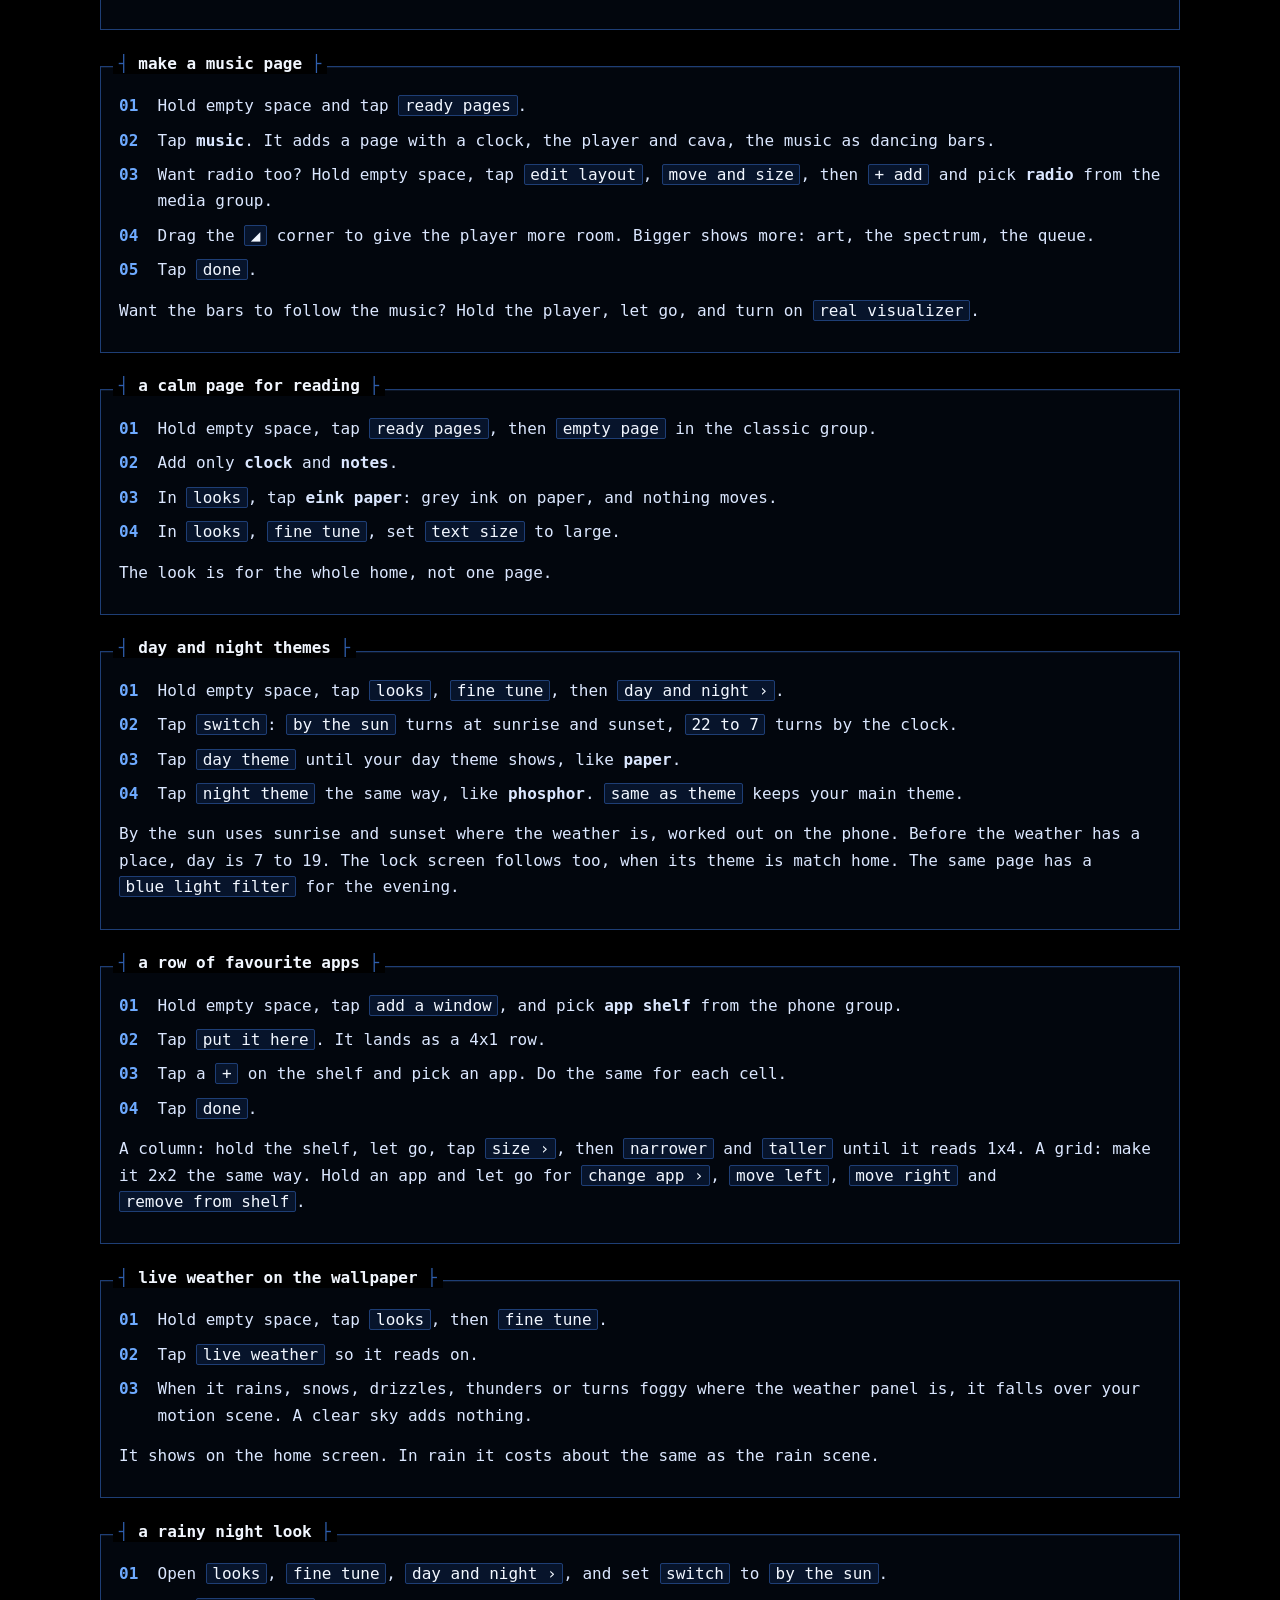
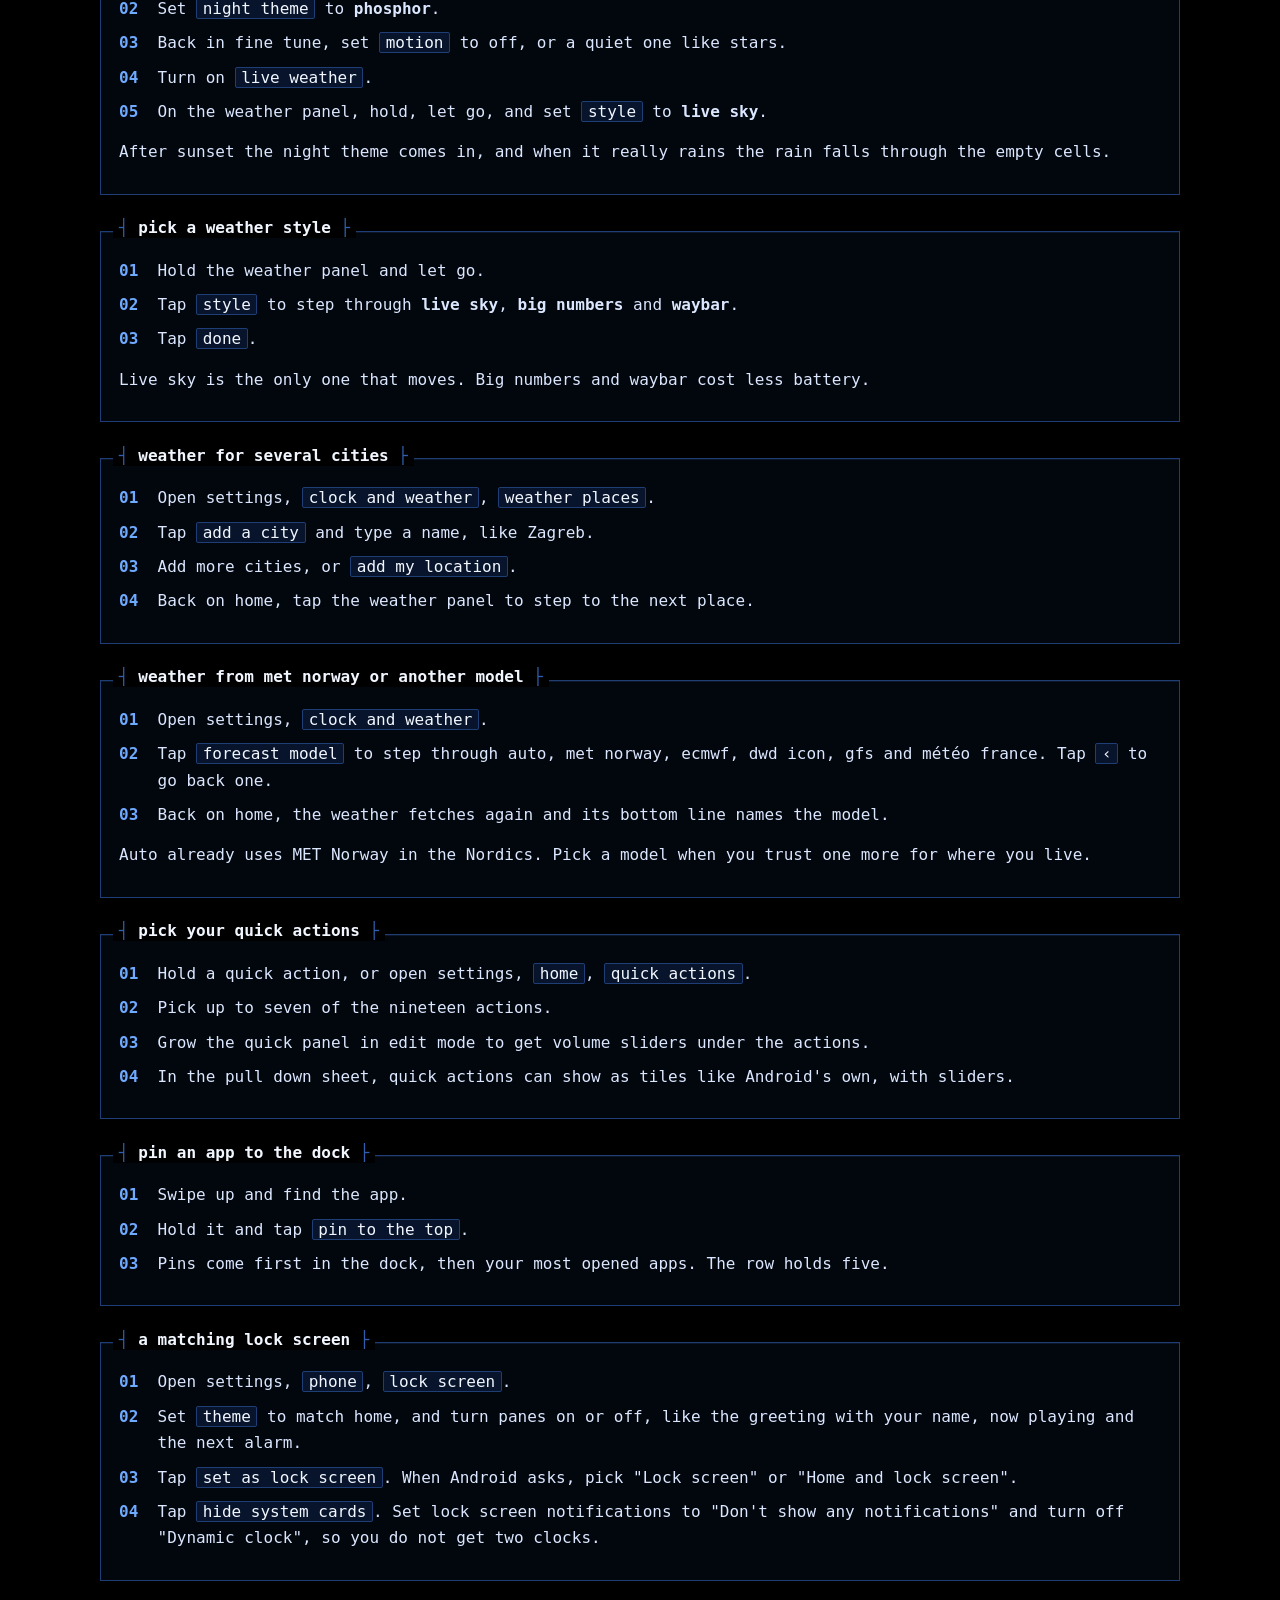
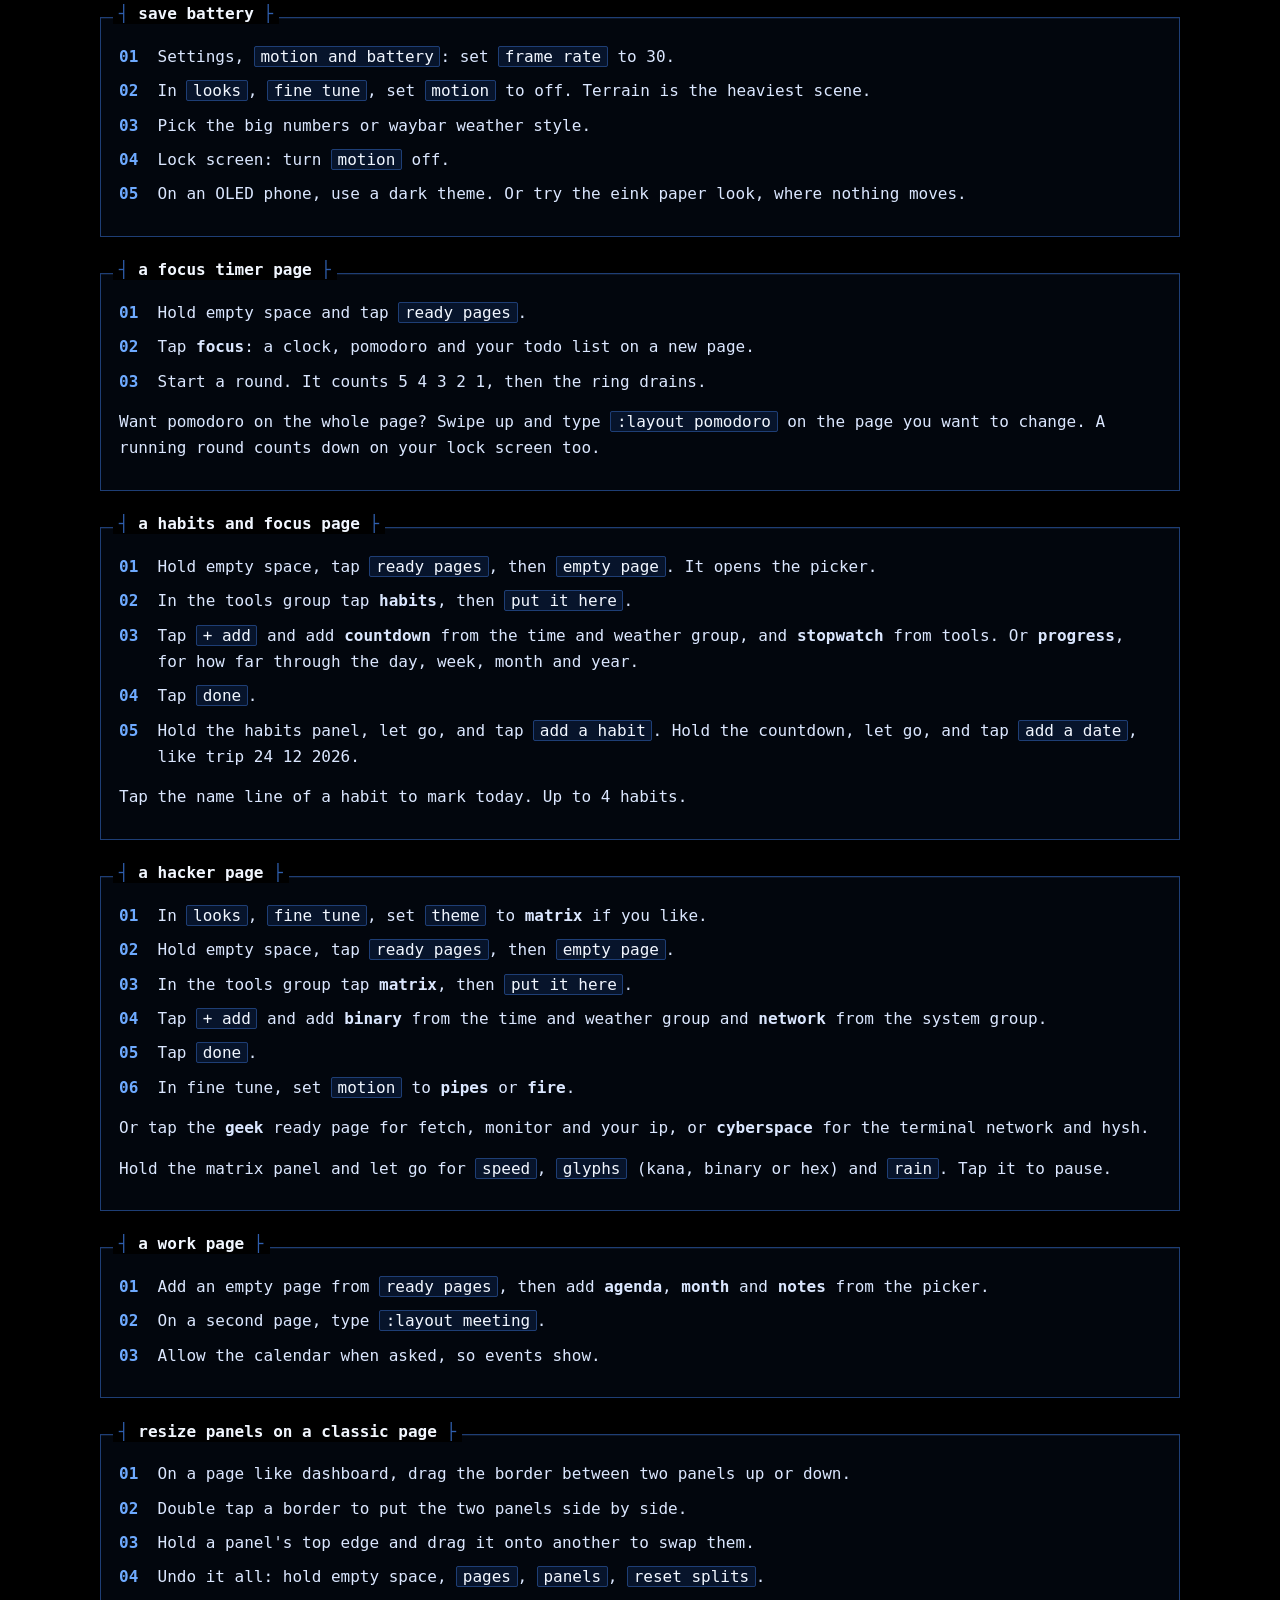
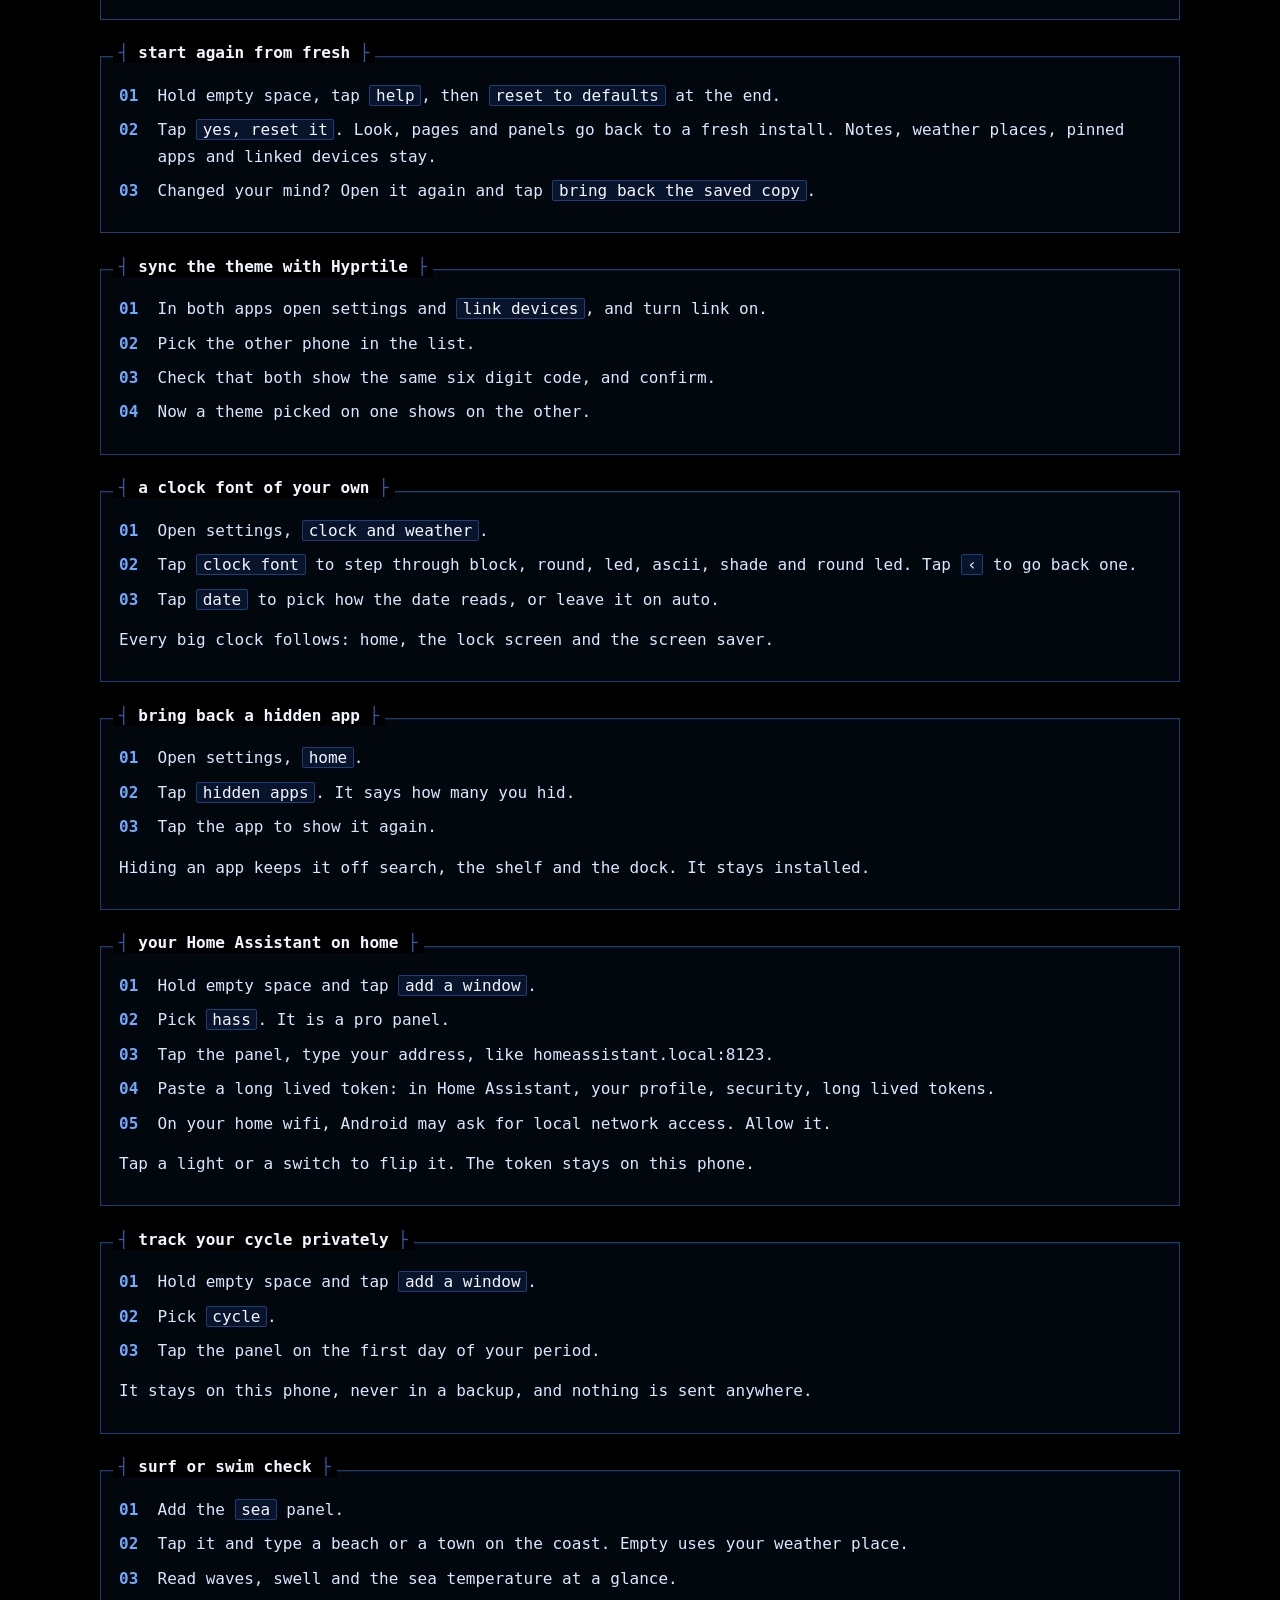
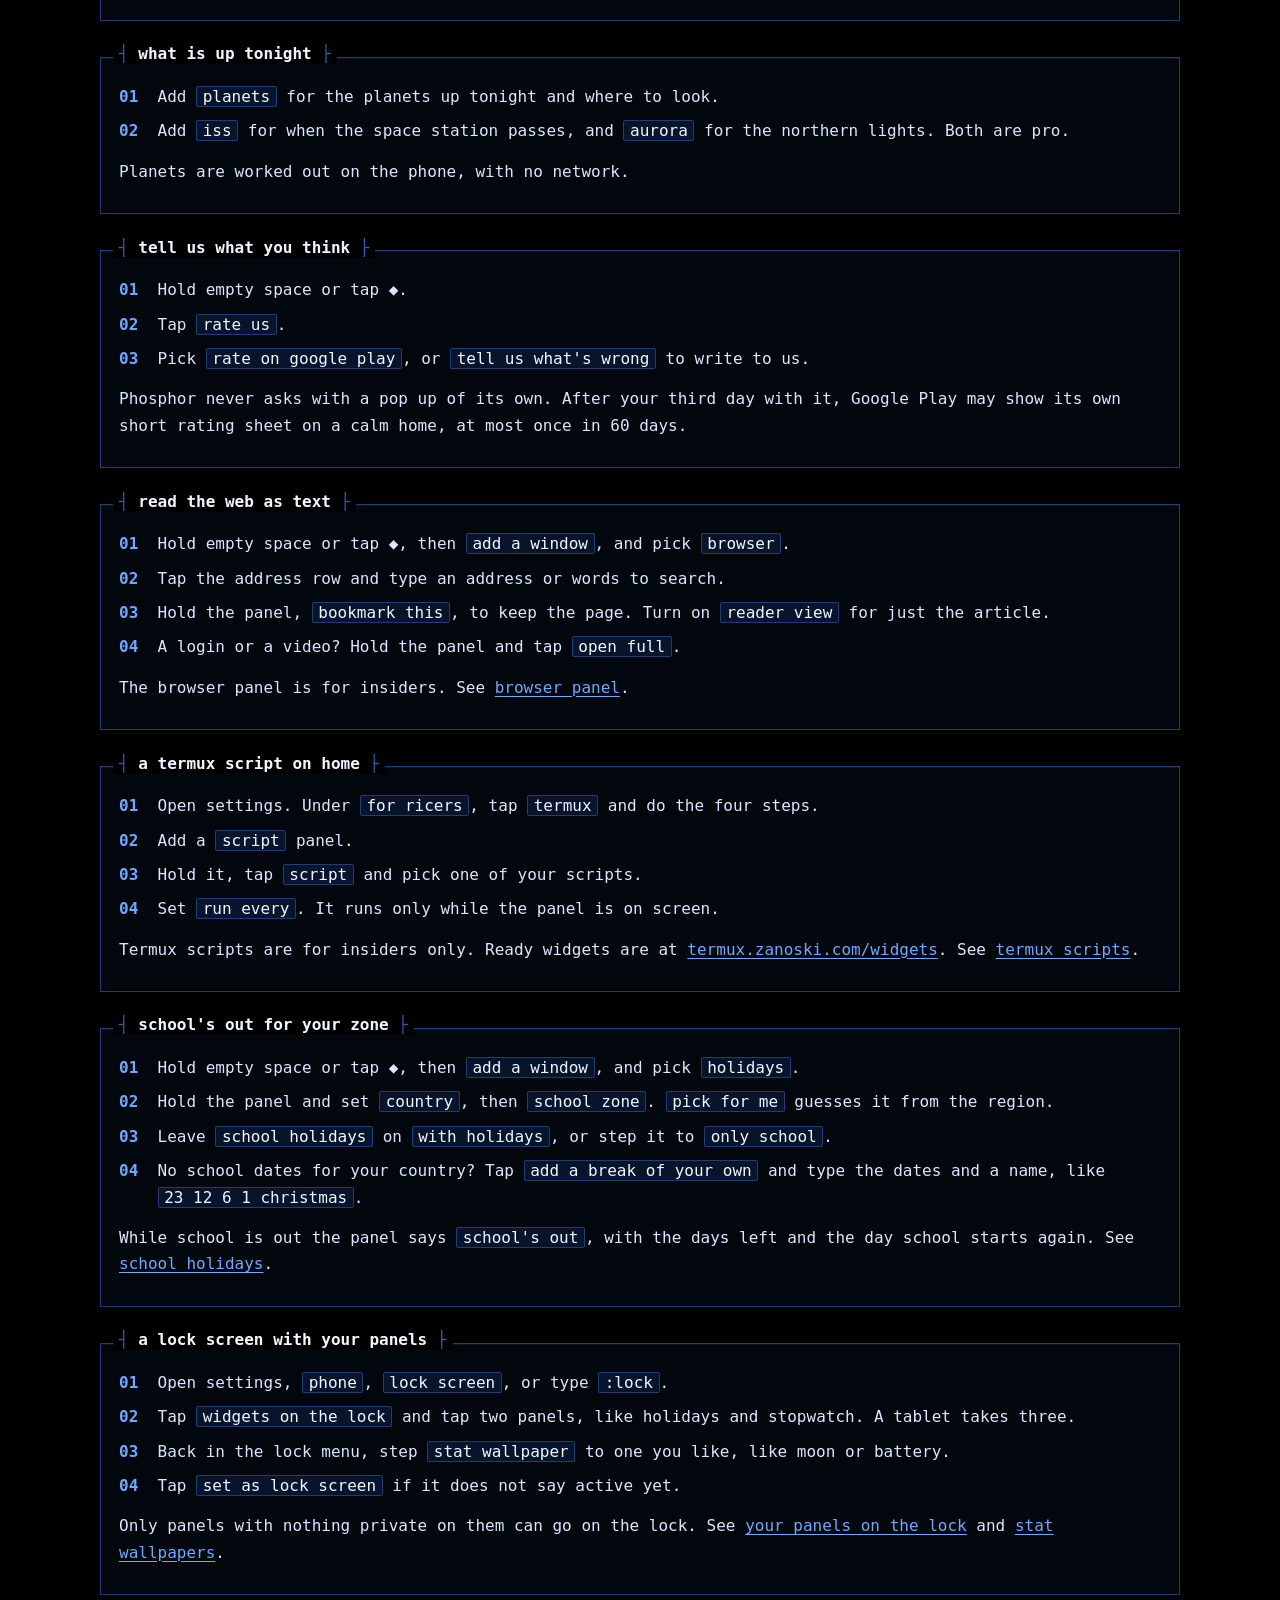
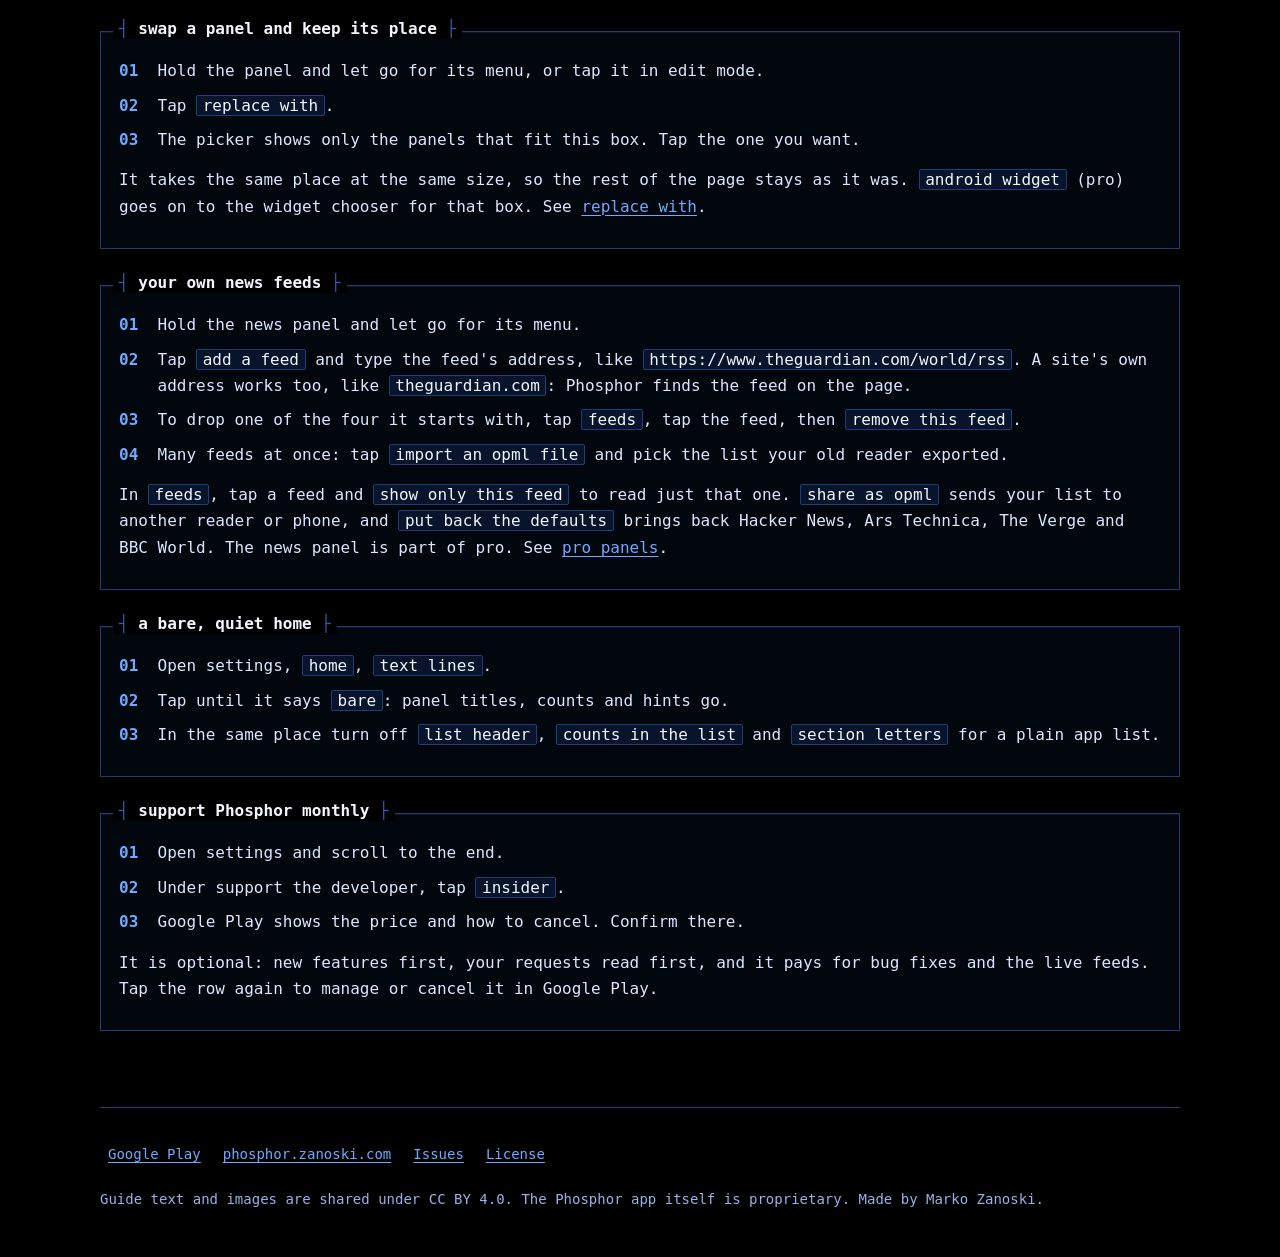
==== commit fd5c3b26: "Guide: copy and paste settings and the gradient background are hidden in 3.05" ====
--- a/docs/cookbook.html
+++ b/docs/cookbook.html
@@ -99,10 +99,6 @@
 <ol class="steps"><li>Hold the panel and let go for its menu, or tap it in edit mode.</li><li>Tap <code>replace with</code>.</li><li>The picker shows only the panels that fit this box. Tap the one you want.</li></ol><p>It takes the same place at the same size, so the rest of the page stays as it was. <code>android widget</code> (pro) goes on to the widget chooser for that box. See <a href="guide.html#replace">replace with</a>.</p>
 </section><section class="box " id="newsfeeds" aria-labelledby="newsfeeds-h"><h2 class="tag" id="newsfeeds-h">your own news feeds</h2>
 <ol class="steps"><li>Hold the news panel and let go for its menu.</li><li>Tap <code>add a feed</code> and type the feed's address, like <code>https://www.theguardian.com/world/rss</code>. A site's own address works too, like <code>theguardian.com</code>: Phosphor finds the feed on the page.</li><li>To drop one of the four it starts with, tap <code>feeds</code>, tap the feed, then <code>remove this feed</code>.</li><li>Many feeds at once: tap <code>import an opml file</code> and pick the list your old reader exported.</li></ol><p>In <code>feeds</code>, tap a feed and <code>show only this feed</code> to read just that one. <code>share as opml</code> sends your list to another reader or phone, and <code>put back the defaults</code> brings back Hacker News, Ars Technica, The Verge and BBC World. The news panel is part of pro. See <a href="guide.html#protools">pro panels</a>.</p>
-</section><section class="box " id="movephone" aria-labelledby="movephone-h"><h2 class="tag" id="movephone-h">move your setup to another phone</h2>
-<ol class="steps"><li>Open settings, <code>for ricers</code>, then <code>copy settings</code>.</li><li>Send the text to yourself or a friend.</li><li>On the other phone copy that text, then open <code>paste settings</code>.</li><li>Check the note: it says how many settings were applied and which lines were skipped.</li></ol><p>It works with Hyprtile's syntax too.</p>
-</section><section class="box " id="gradientbg" aria-labelledby="gradientbg-h"><h2 class="tag" id="gradientbg-h">a gradient behind the grid</h2>
-<ol class="steps"><li>Copy this text: <code>general { background = gradient rgba(0a0a14ff) rgba(8ec5ffff) 45deg }</code>, with each line on its own line.</li><li>Open the main menu, <code>customize</code>, <code>rice</code>, then <code>paste settings</code>.</li><li>Check the note: it says the setting was applied. The gradient shows behind the grid on home and on the lock screen.</li><li>A motion scene still draws over it. Add <code>scene = off</code> to the same <code>general</code> section for a plain gradient.</li><li>To remove it, paste <code>background = off</code> in <code>general</code>.</li></ol><p>Use two to eight stops. Colours are <code>rgba(rrggbbaa)</code>, <code>rgb(rrggbb)</code>, <code>rgb(r,g,b)</code> or <code>0xaarrggbb</code>, never with <code>#</code>. The angle is optional, <code>0deg</code> is up and <code>90deg</code> is right.</p>
 </section><section class="box " id="barehome" aria-labelledby="barehome-h"><h2 class="tag" id="barehome-h">a bare, quiet home</h2>
 <ol class="steps"><li>Open settings, <code>home</code>, <code>text lines</code>.</li><li>Tap until it says <code>bare</code>: panel titles, counts and hints go.</li><li>In the same place turn off <code>list header</code>, <code>counts in the list</code> and <code>section letters</code> for a plain app list.</li></ol>
 </section><section class="box " id="supportsub" aria-labelledby="supportsub-h"><h2 class="tag" id="supportsub-h">support Phosphor monthly</h2>
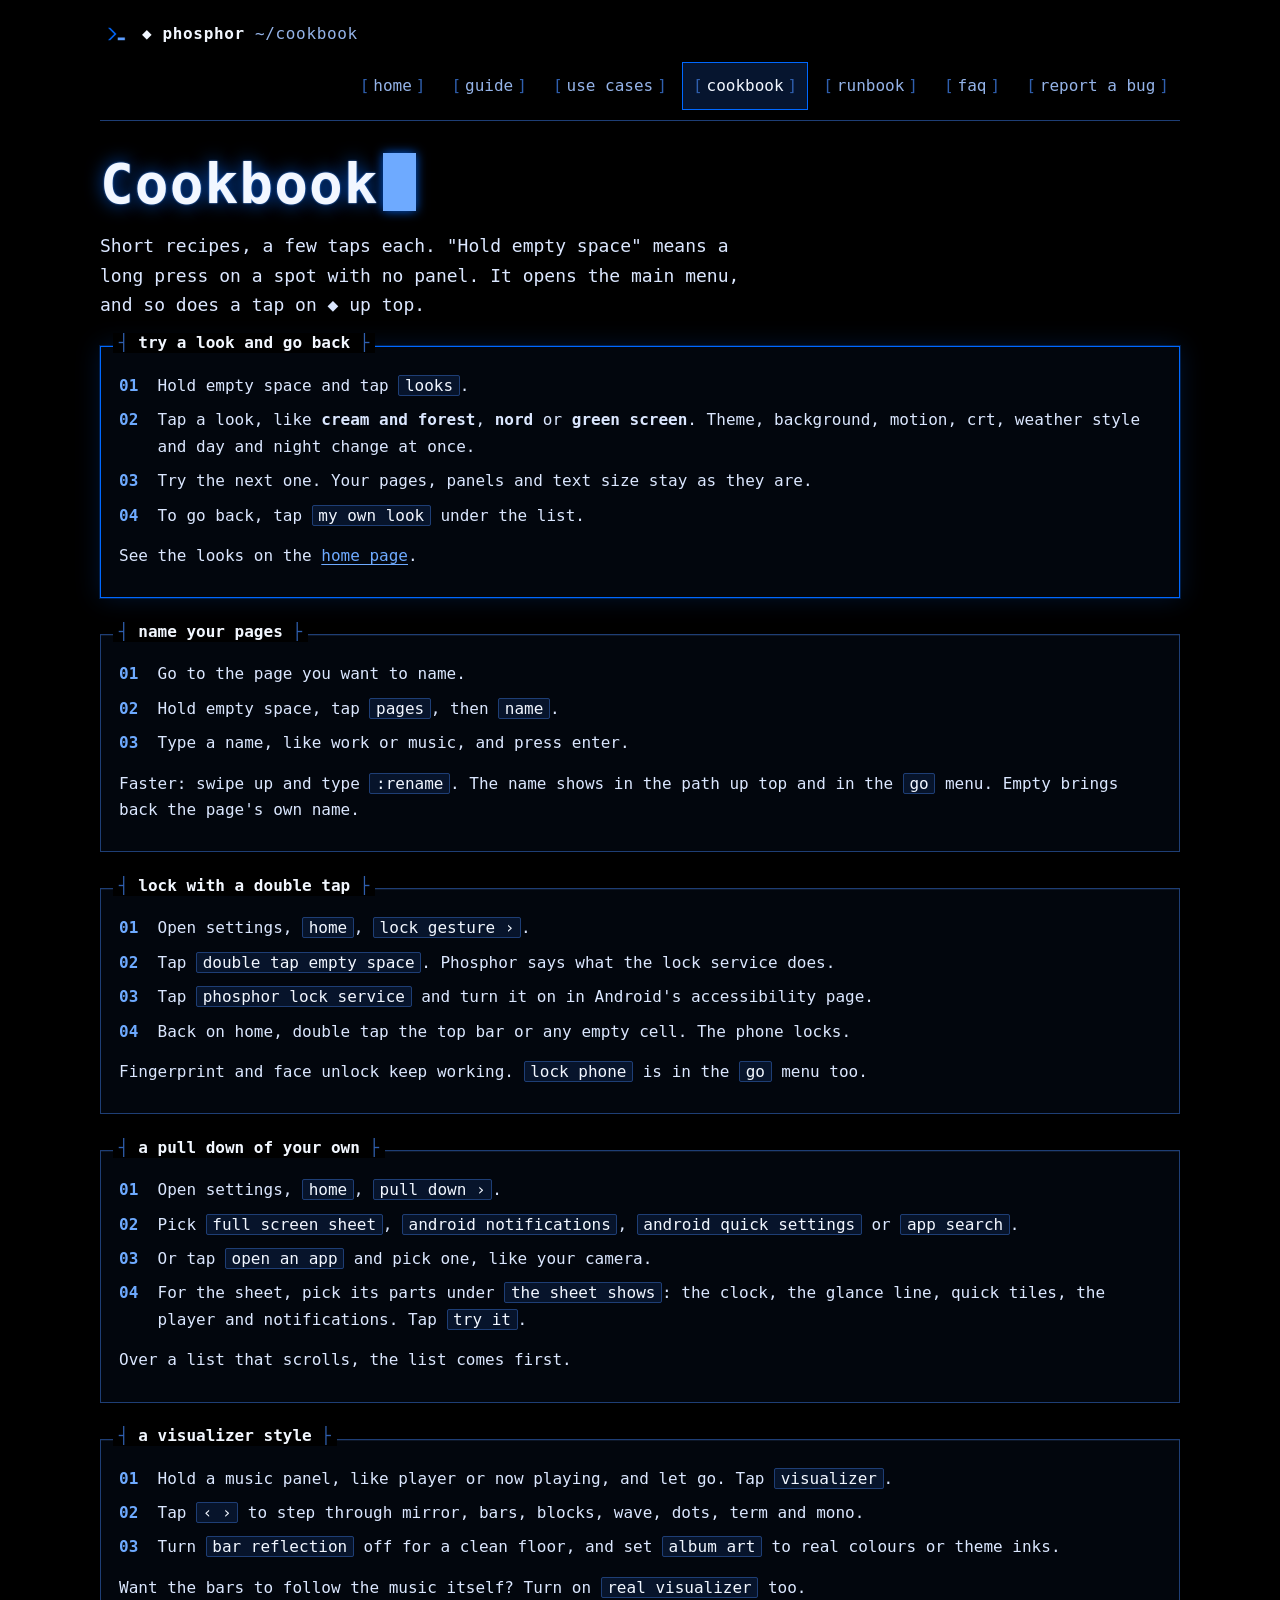
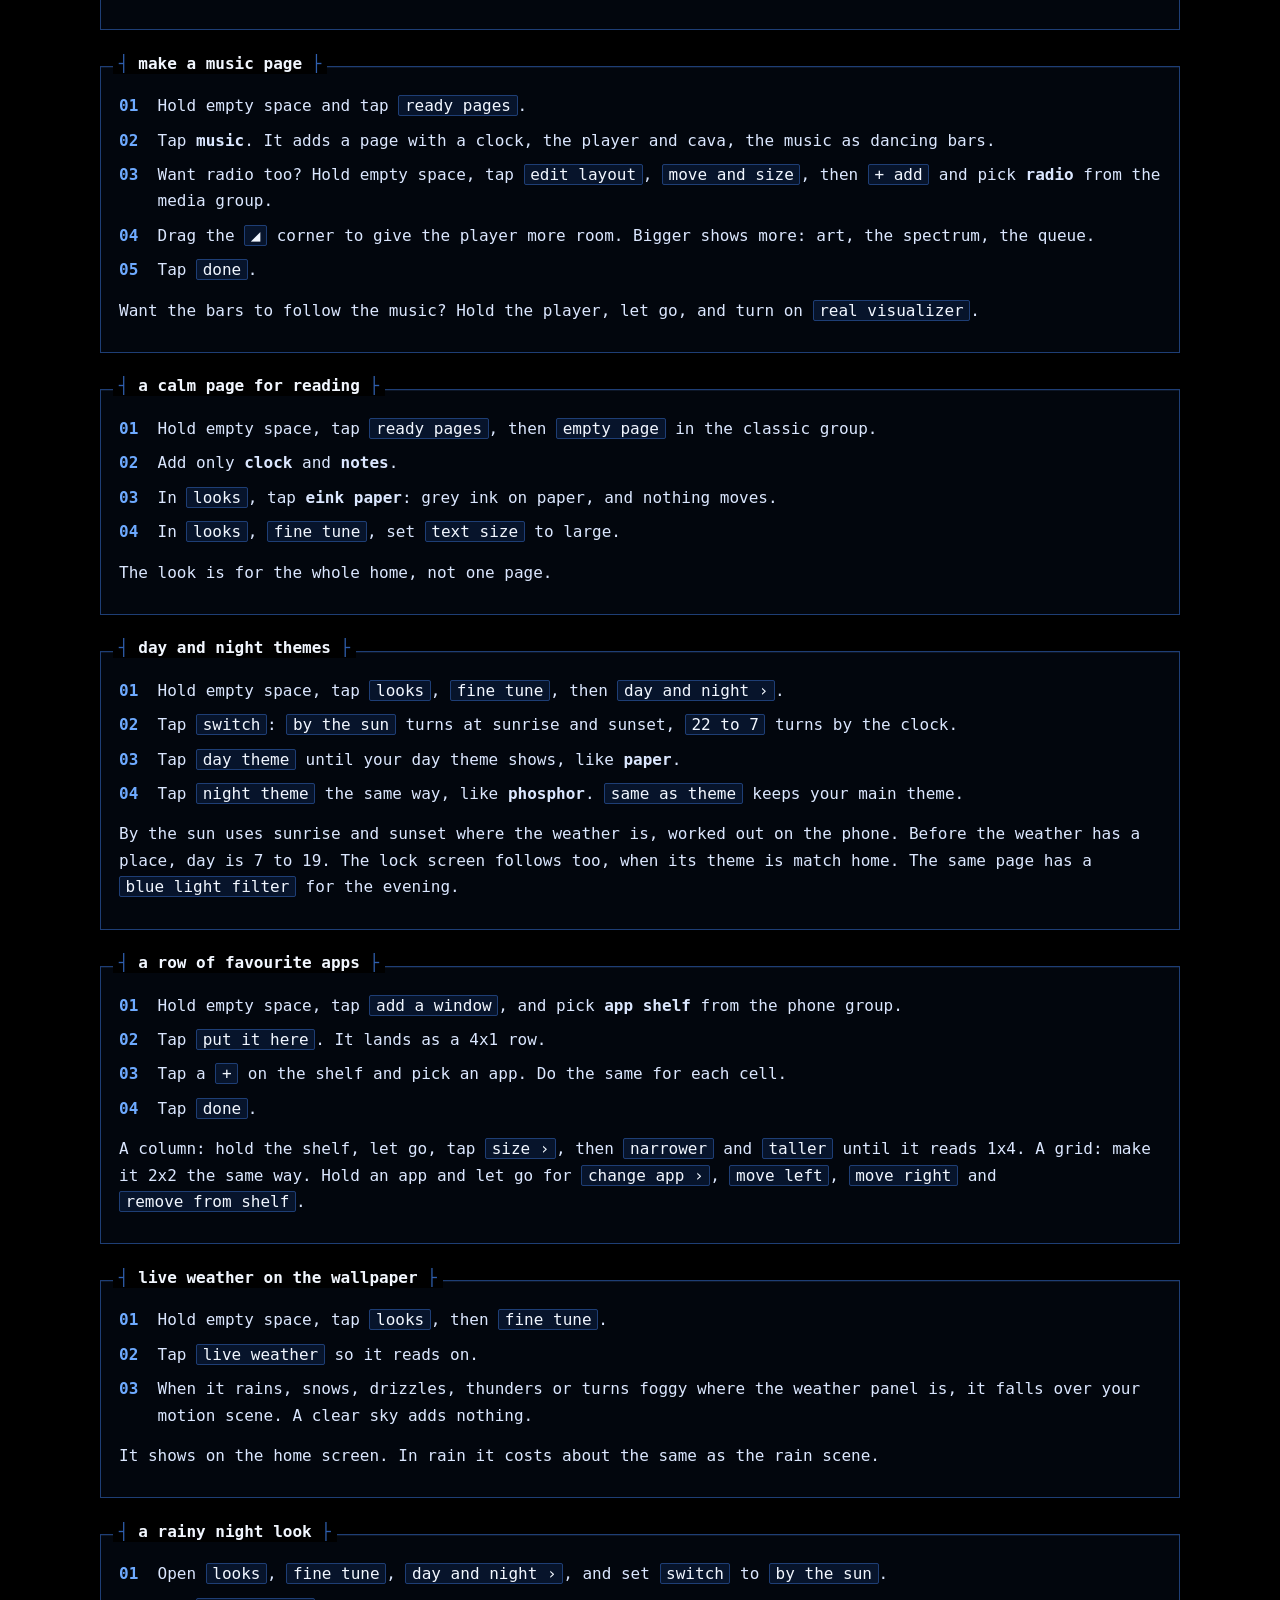
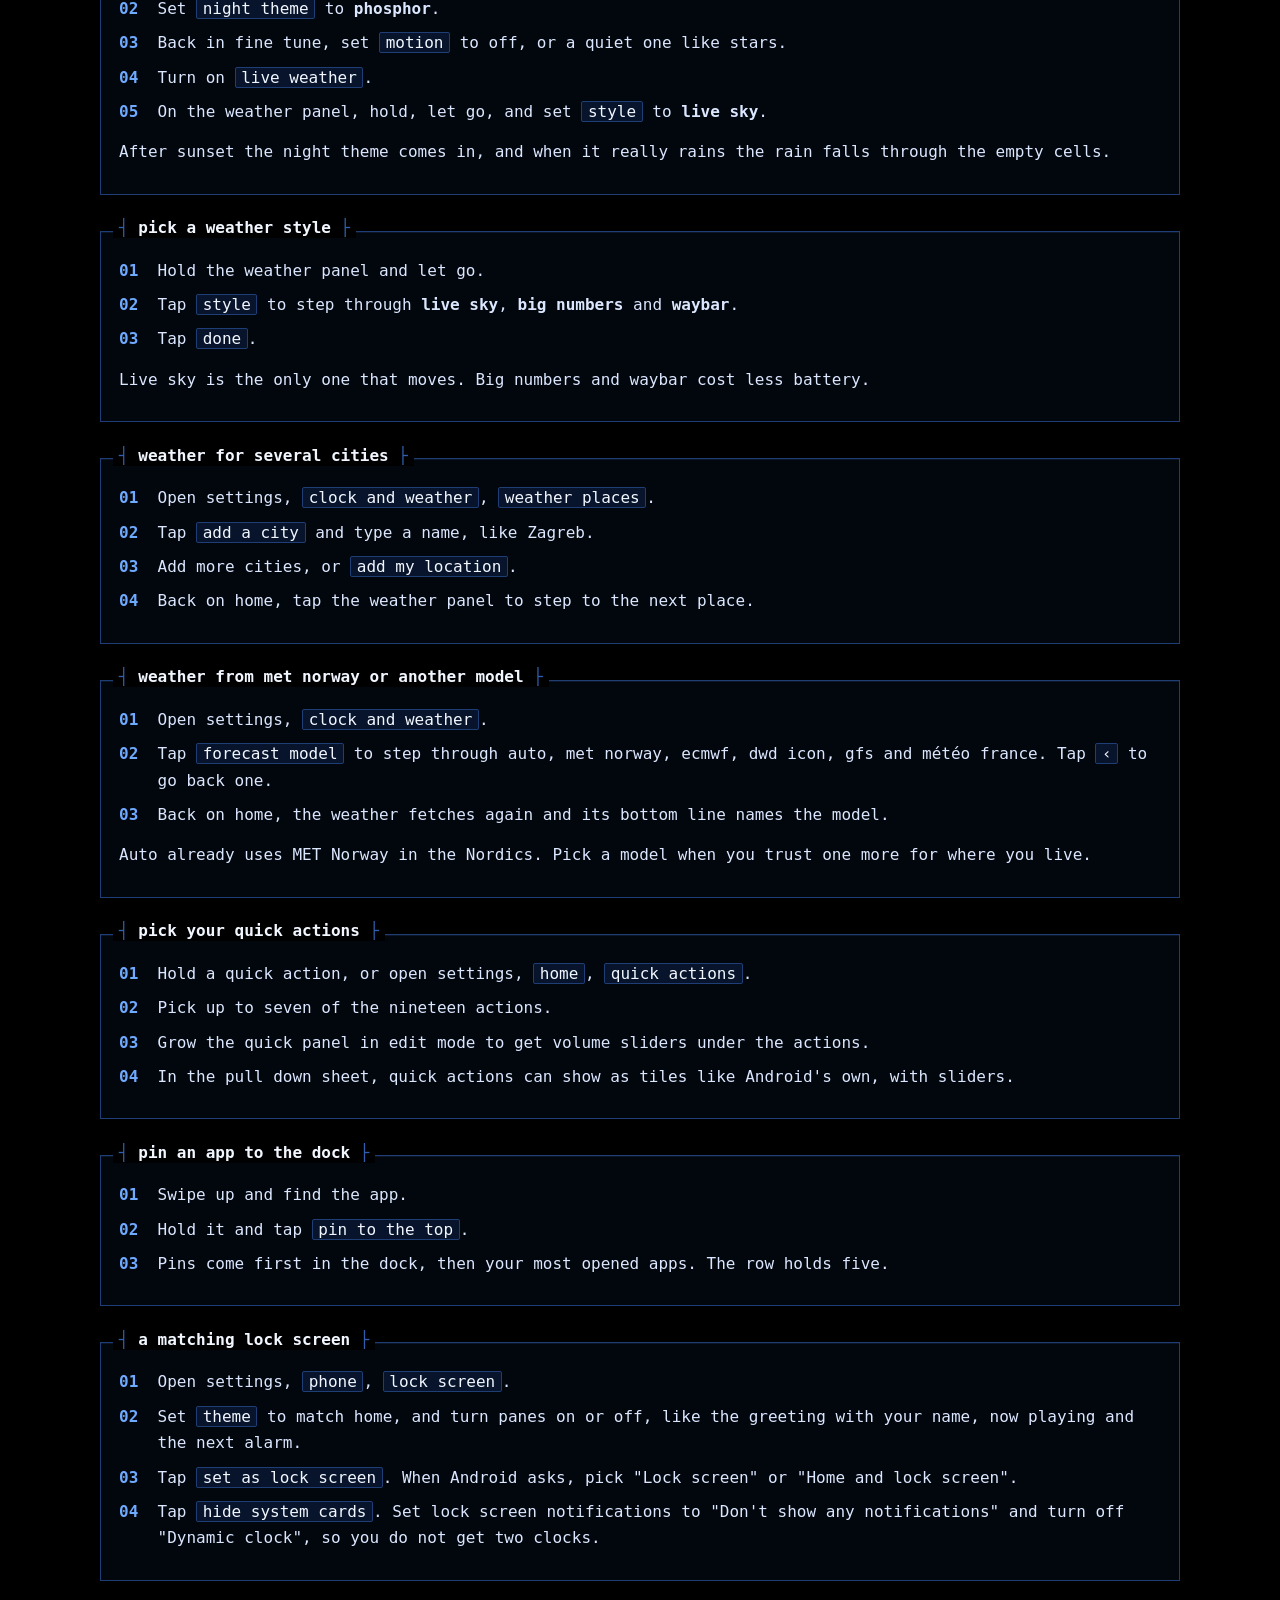
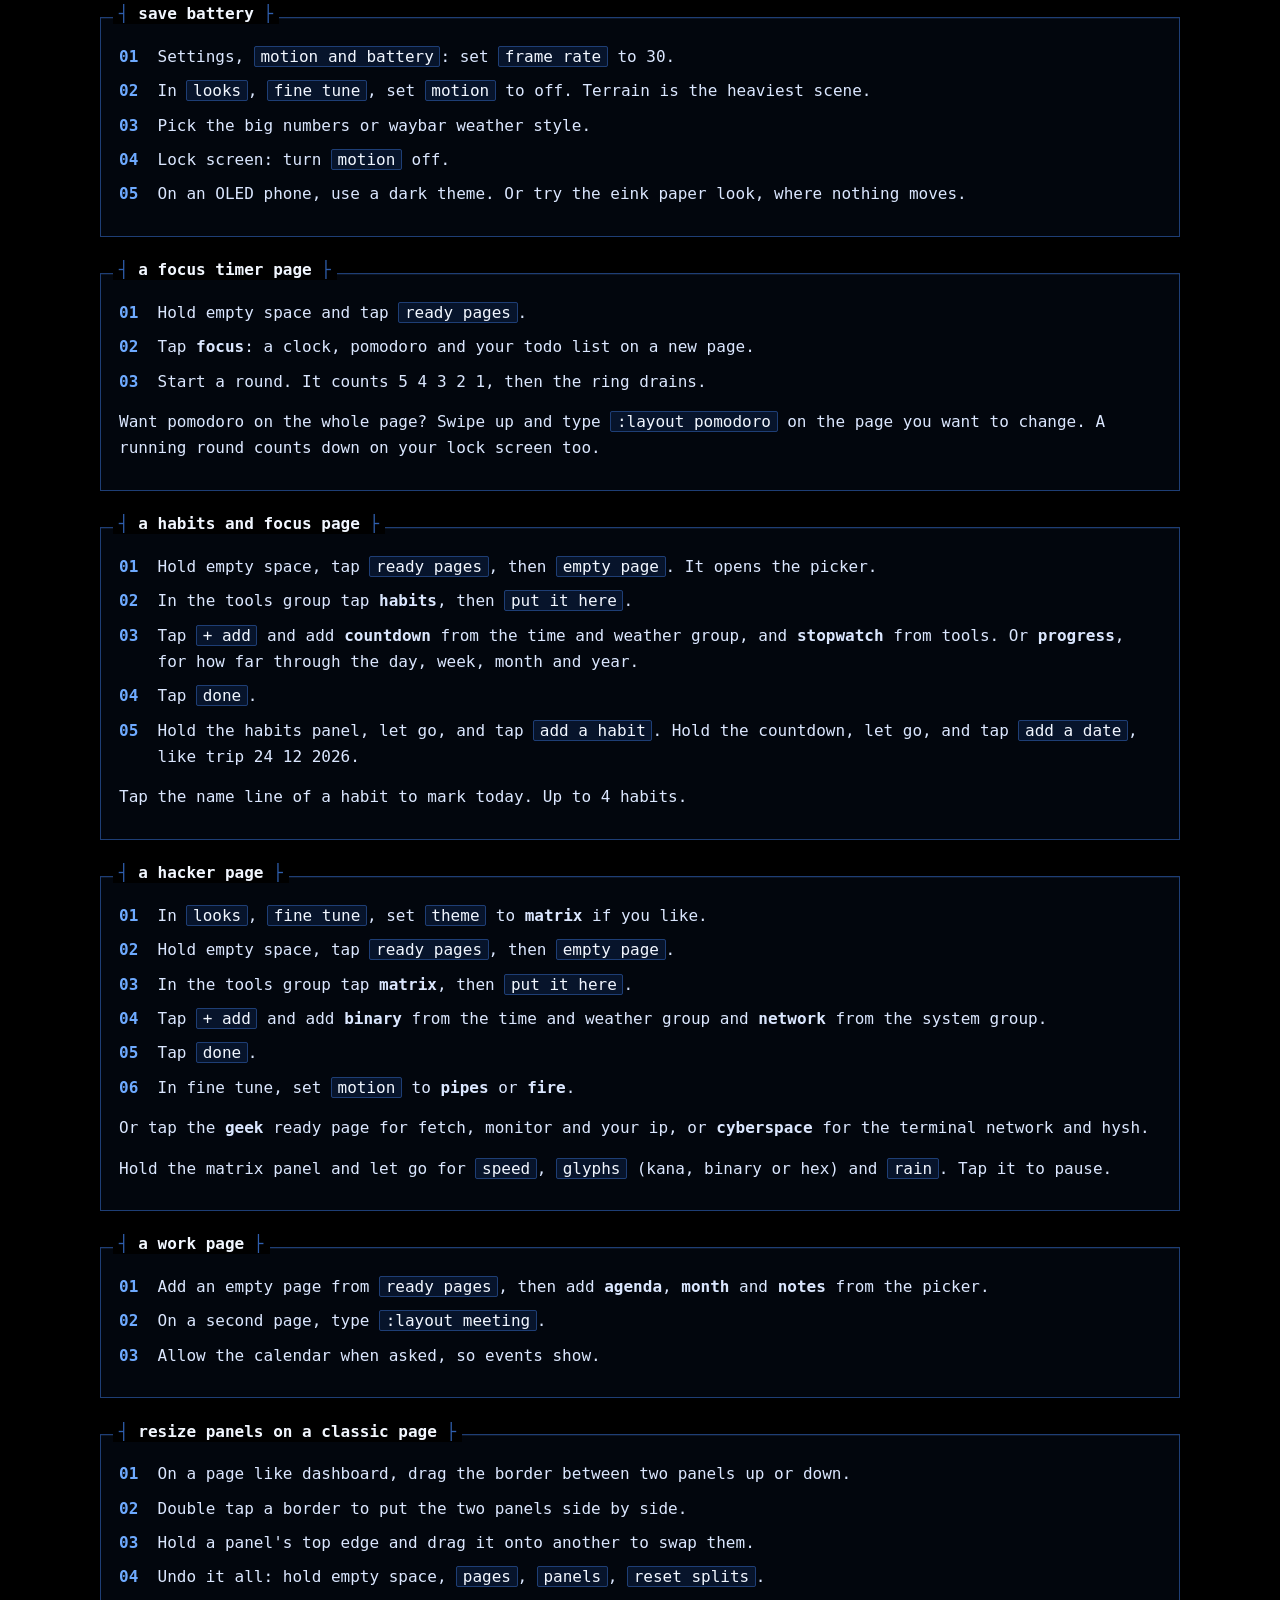
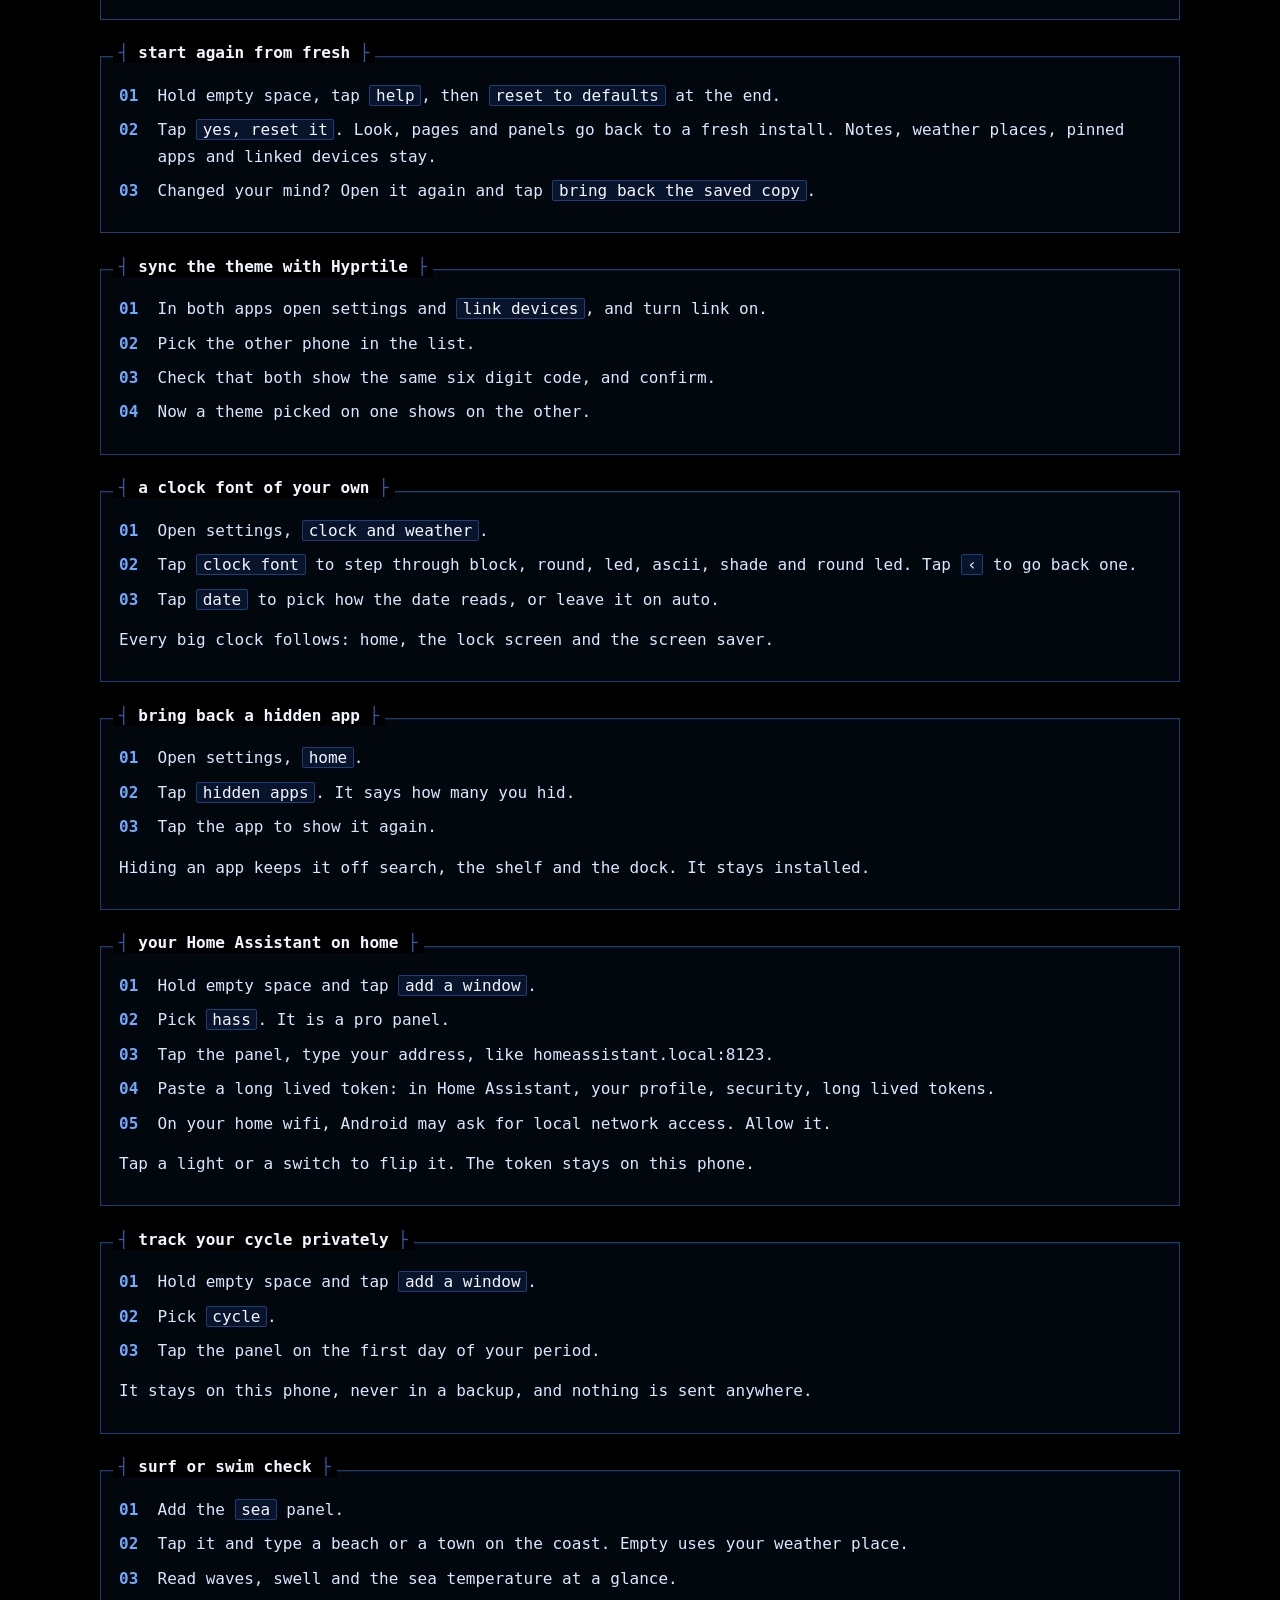
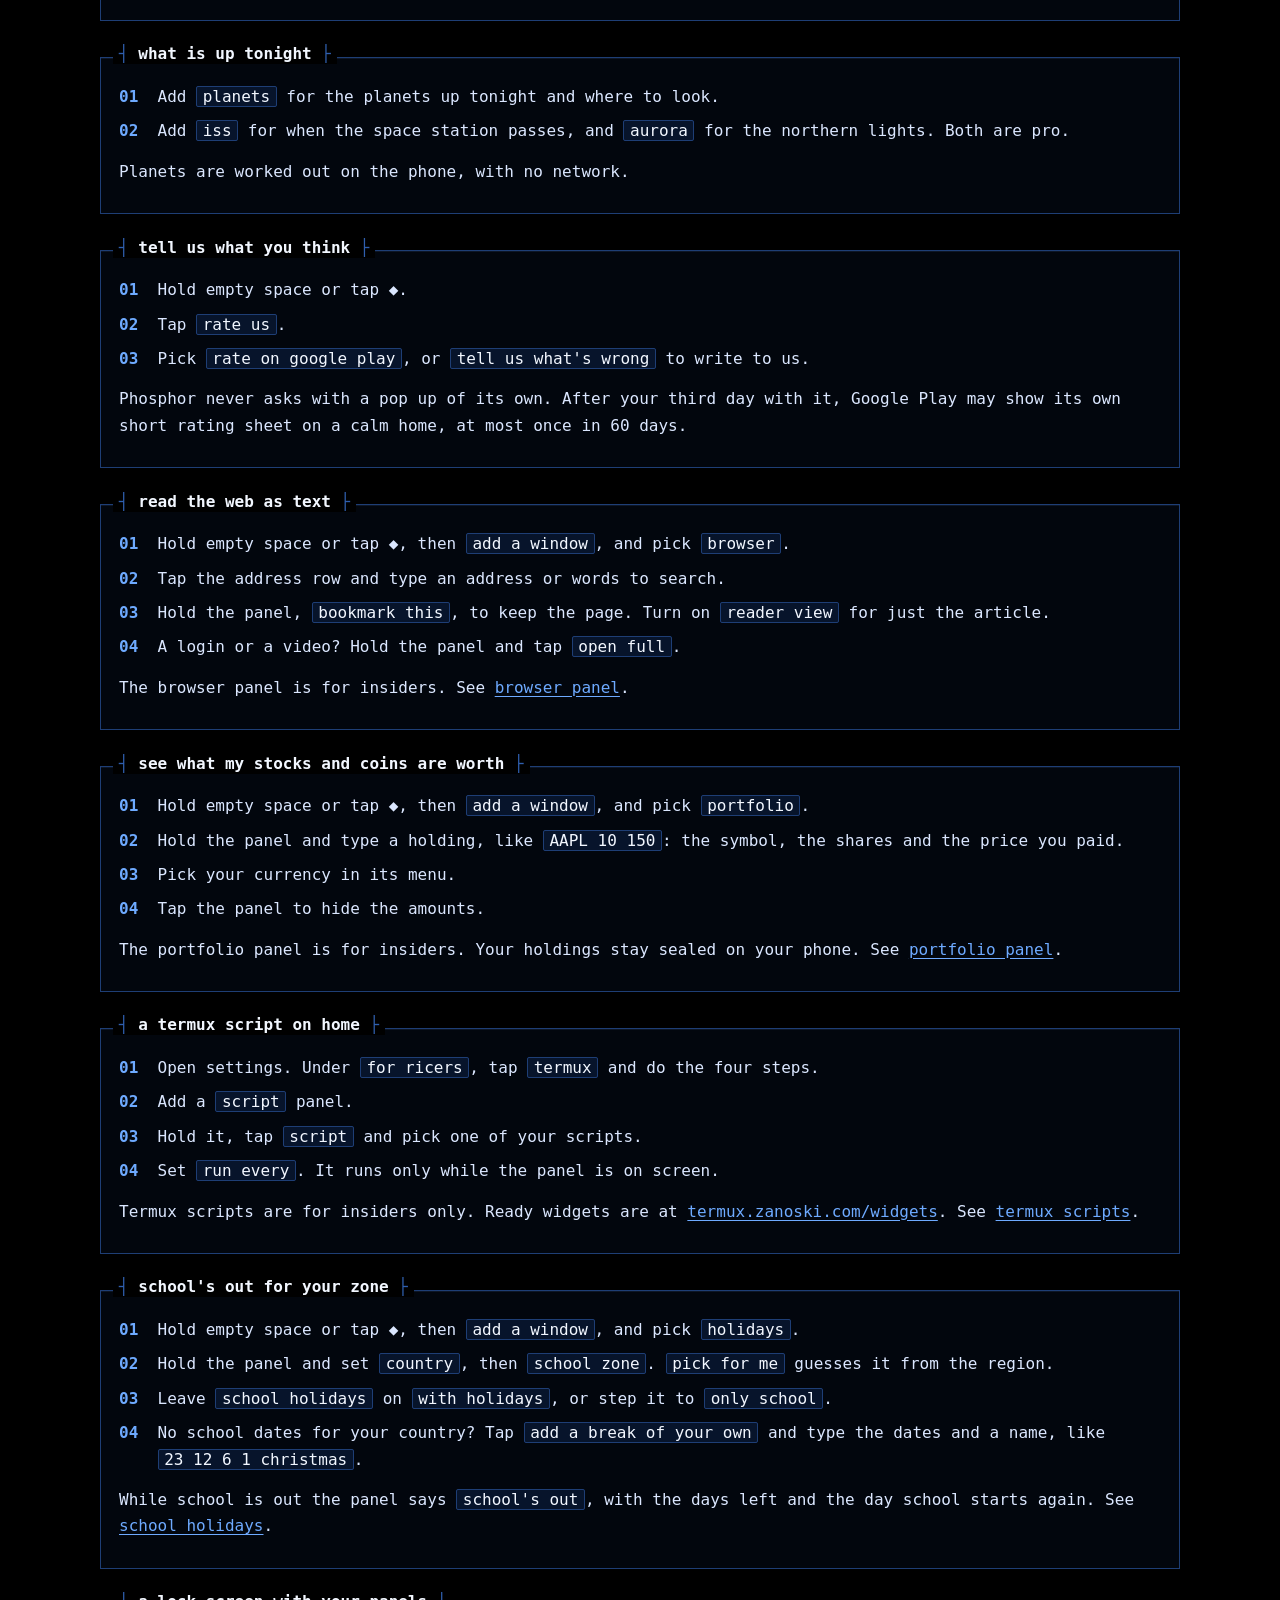
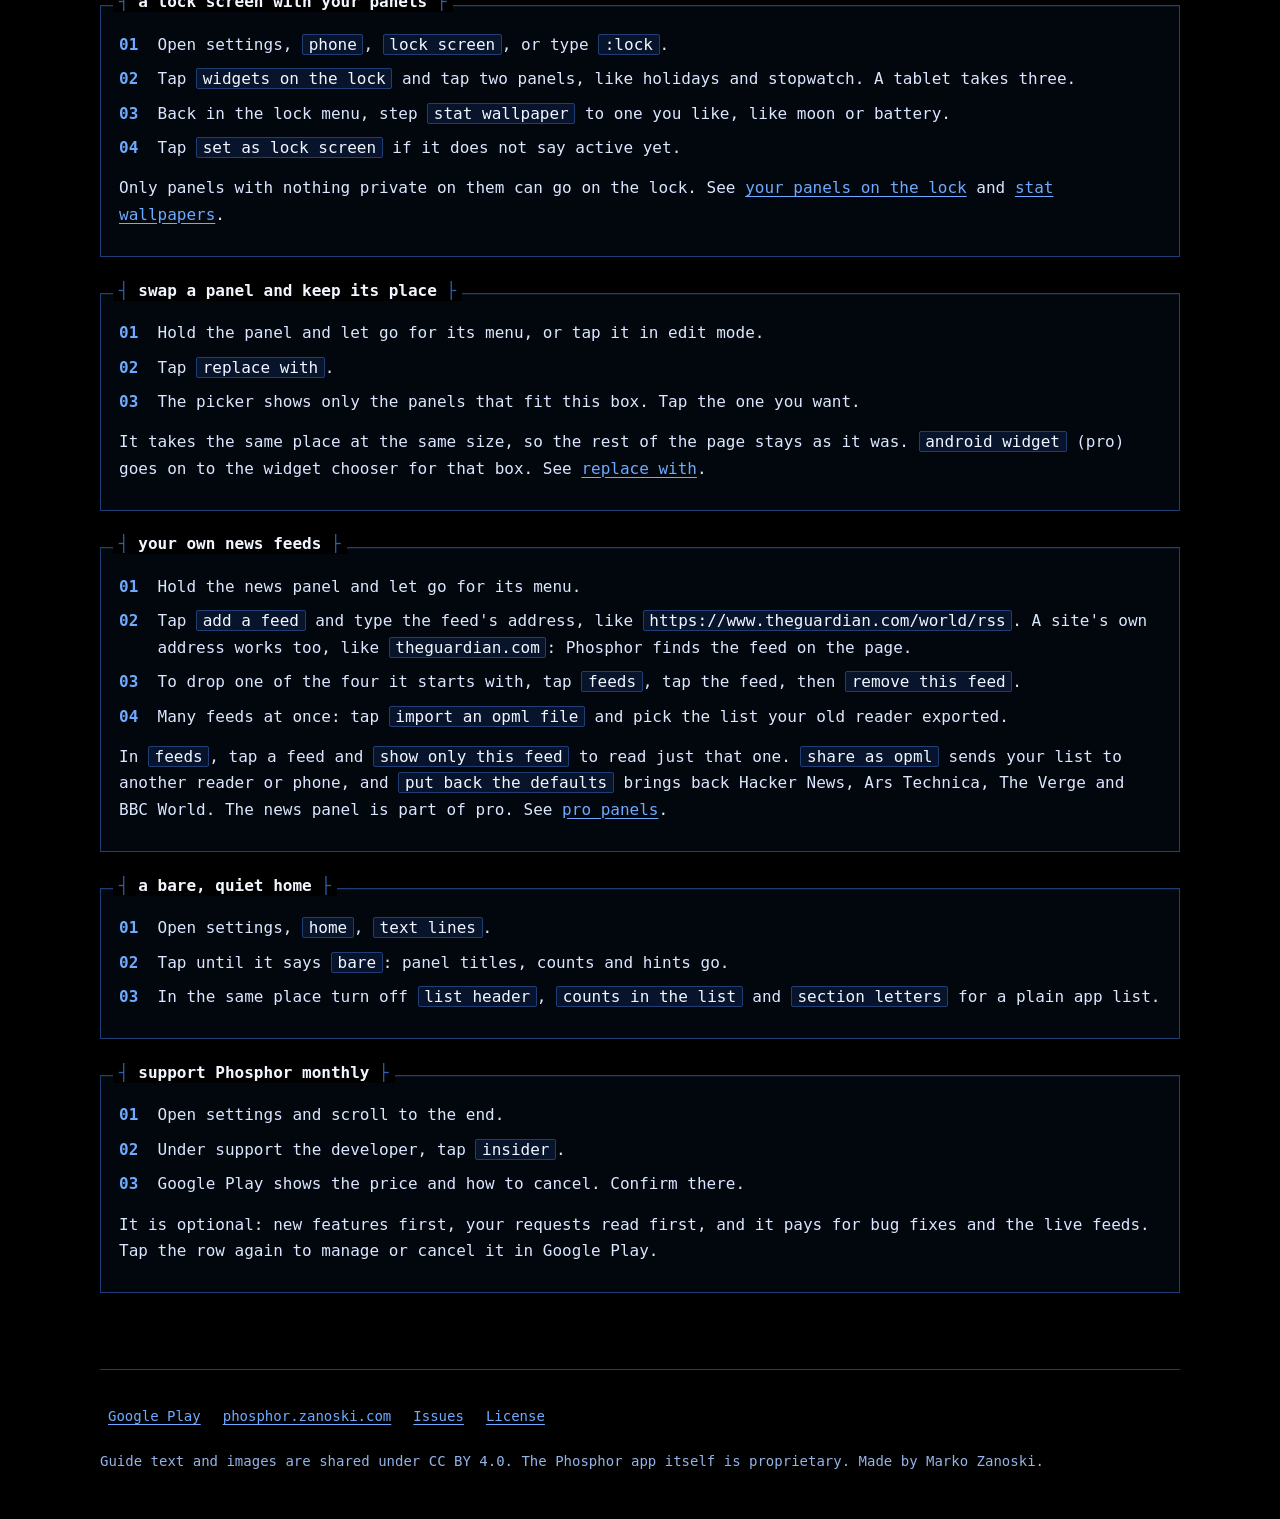
==== commit 165d7973: "Guide follows Phosphor 3.09: the portfolio panel for insiders (guide, cookbook, index); version line" ====
--- a/docs/cookbook.html
+++ b/docs/cookbook.html
@@ -89,6 +89,8 @@
 <ol class="steps"><li>Hold empty space or tap ◆.</li><li>Tap <code>rate us</code>.</li><li>Pick <code>rate on google play</code>, or <code>tell us what's wrong</code> to write to us.</li></ol><p>Phosphor never asks with a pop up of its own. After your third day with it, Google Play may show its own short rating sheet on a calm home, at most once in 60 days.</p>
 </section><section class="box " id="browse" aria-labelledby="browse-h"><h2 class="tag" id="browse-h">read the web as text</h2>
 <ol class="steps"><li>Hold empty space or tap ◆, then <code>add a window</code>, and pick <code>browser</code>.</li><li>Tap the address row and type an address or words to search.</li><li>Hold the panel, <code>bookmark this</code>, to keep the page. Turn on <code>reader view</code> for just the article.</li><li>A login or a video? Hold the panel and tap <code>open full</code>.</li></ol><p>The browser panel is for insiders. See <a href="guide.html#browser">browser panel</a>.</p>
+</section><section class="box " id="portfolio" aria-labelledby="portfolio-h"><h2 class="tag" id="portfolio-h">see what my stocks and coins are worth</h2>
+<ol class="steps"><li>Hold empty space or tap ◆, then <code>add a window</code>, and pick <code>portfolio</code>.</li><li>Hold the panel and type a holding, like <code>AAPL 10 150</code>: the symbol, the shares and the price you paid.</li><li>Pick your currency in its menu.</li><li>Tap the panel to hide the amounts.</li></ol><p>The portfolio panel is for insiders. Your holdings stay sealed on your phone. See <a href="guide.html#portfolio">portfolio panel</a>.</p>
 </section><section class="box " id="termux" aria-labelledby="termux-h"><h2 class="tag" id="termux-h">a termux script on home</h2>
 <ol class="steps"><li>Open settings. Under <code>for ricers</code>, tap <code>termux</code> and do the four steps.</li><li>Add a <code>script</code> panel.</li><li>Hold it, tap <code>script</code> and pick one of your scripts.</li><li>Set <code>run every</code>. It runs only while the panel is on screen.</li></ol><p>Termux scripts are for insiders only. Ready widgets are at <a href="https://termux.zanoski.com/widgets">termux.zanoski.com/widgets</a>. See <a href="guide.html#termux">termux scripts</a>.</p>
 </section><section class="box " id="school" aria-labelledby="school-h"><h2 class="tag" id="school-h">school's out for your zone</h2>
